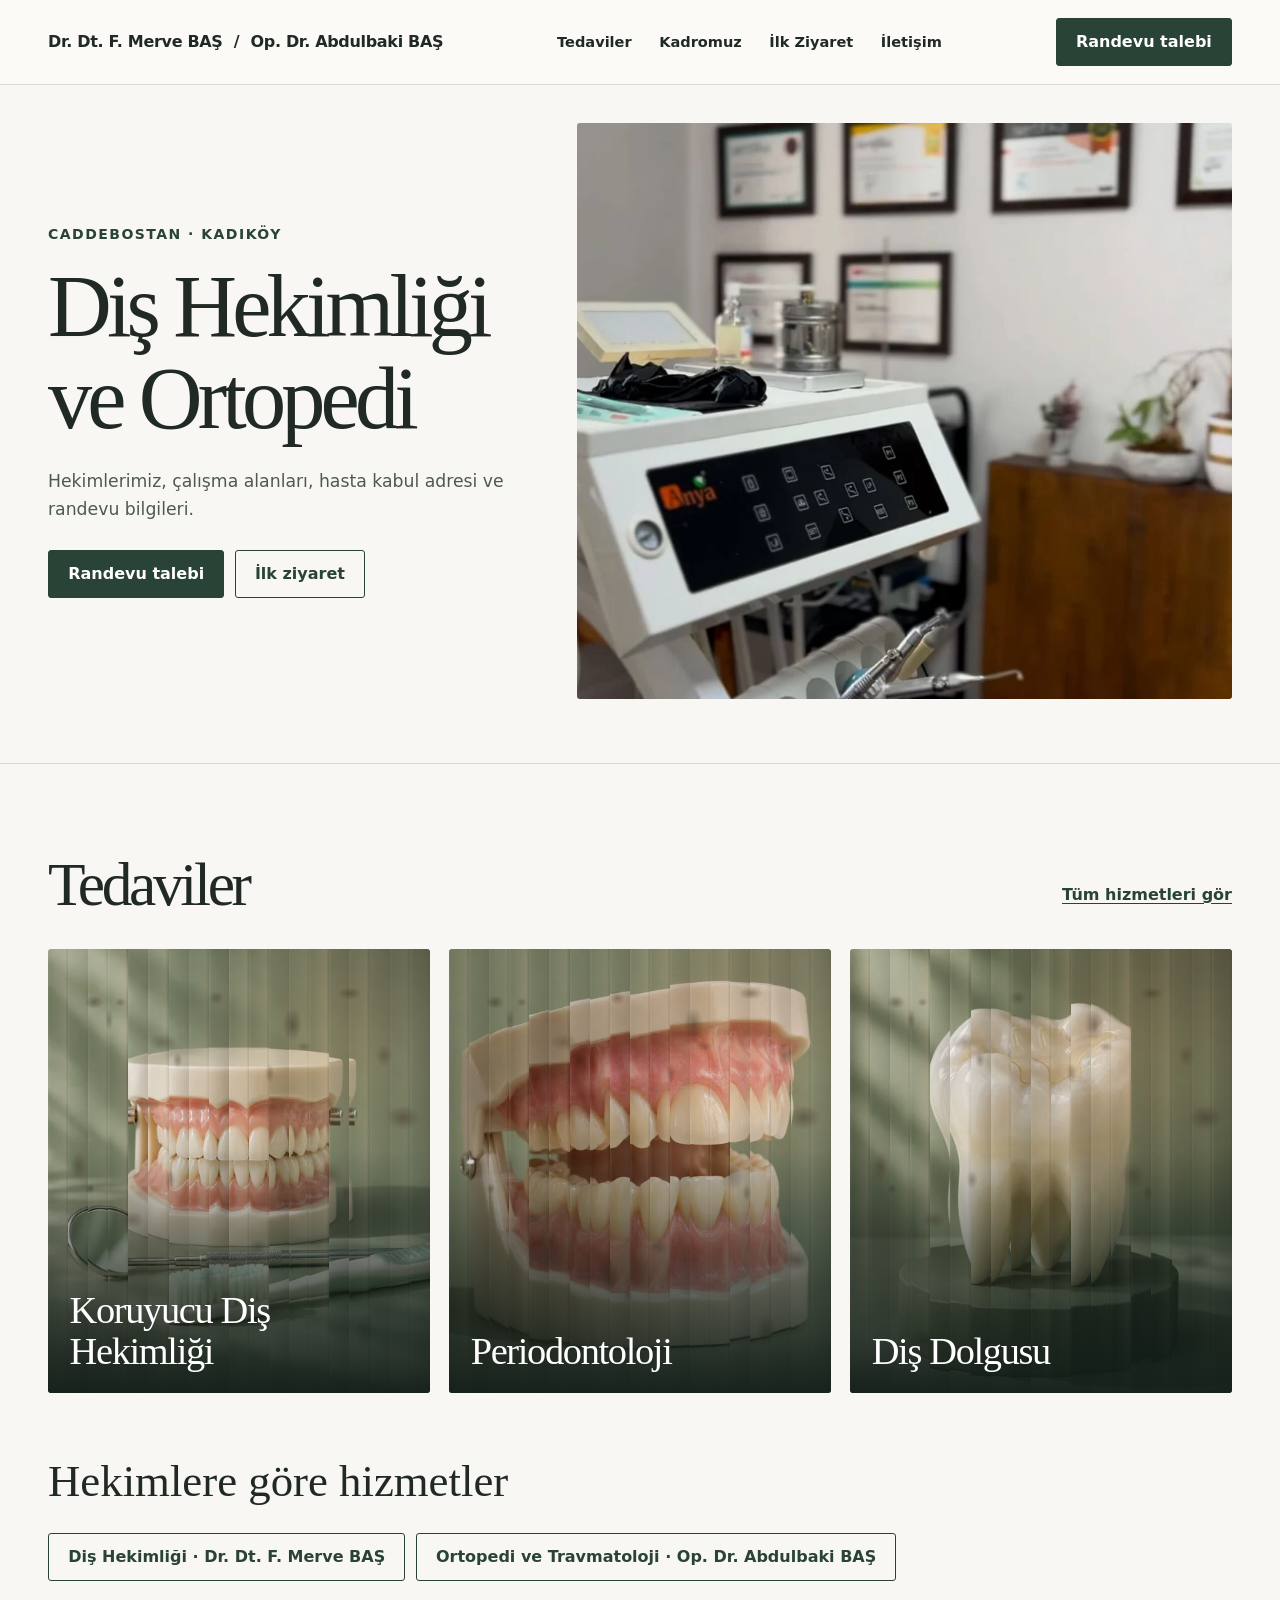
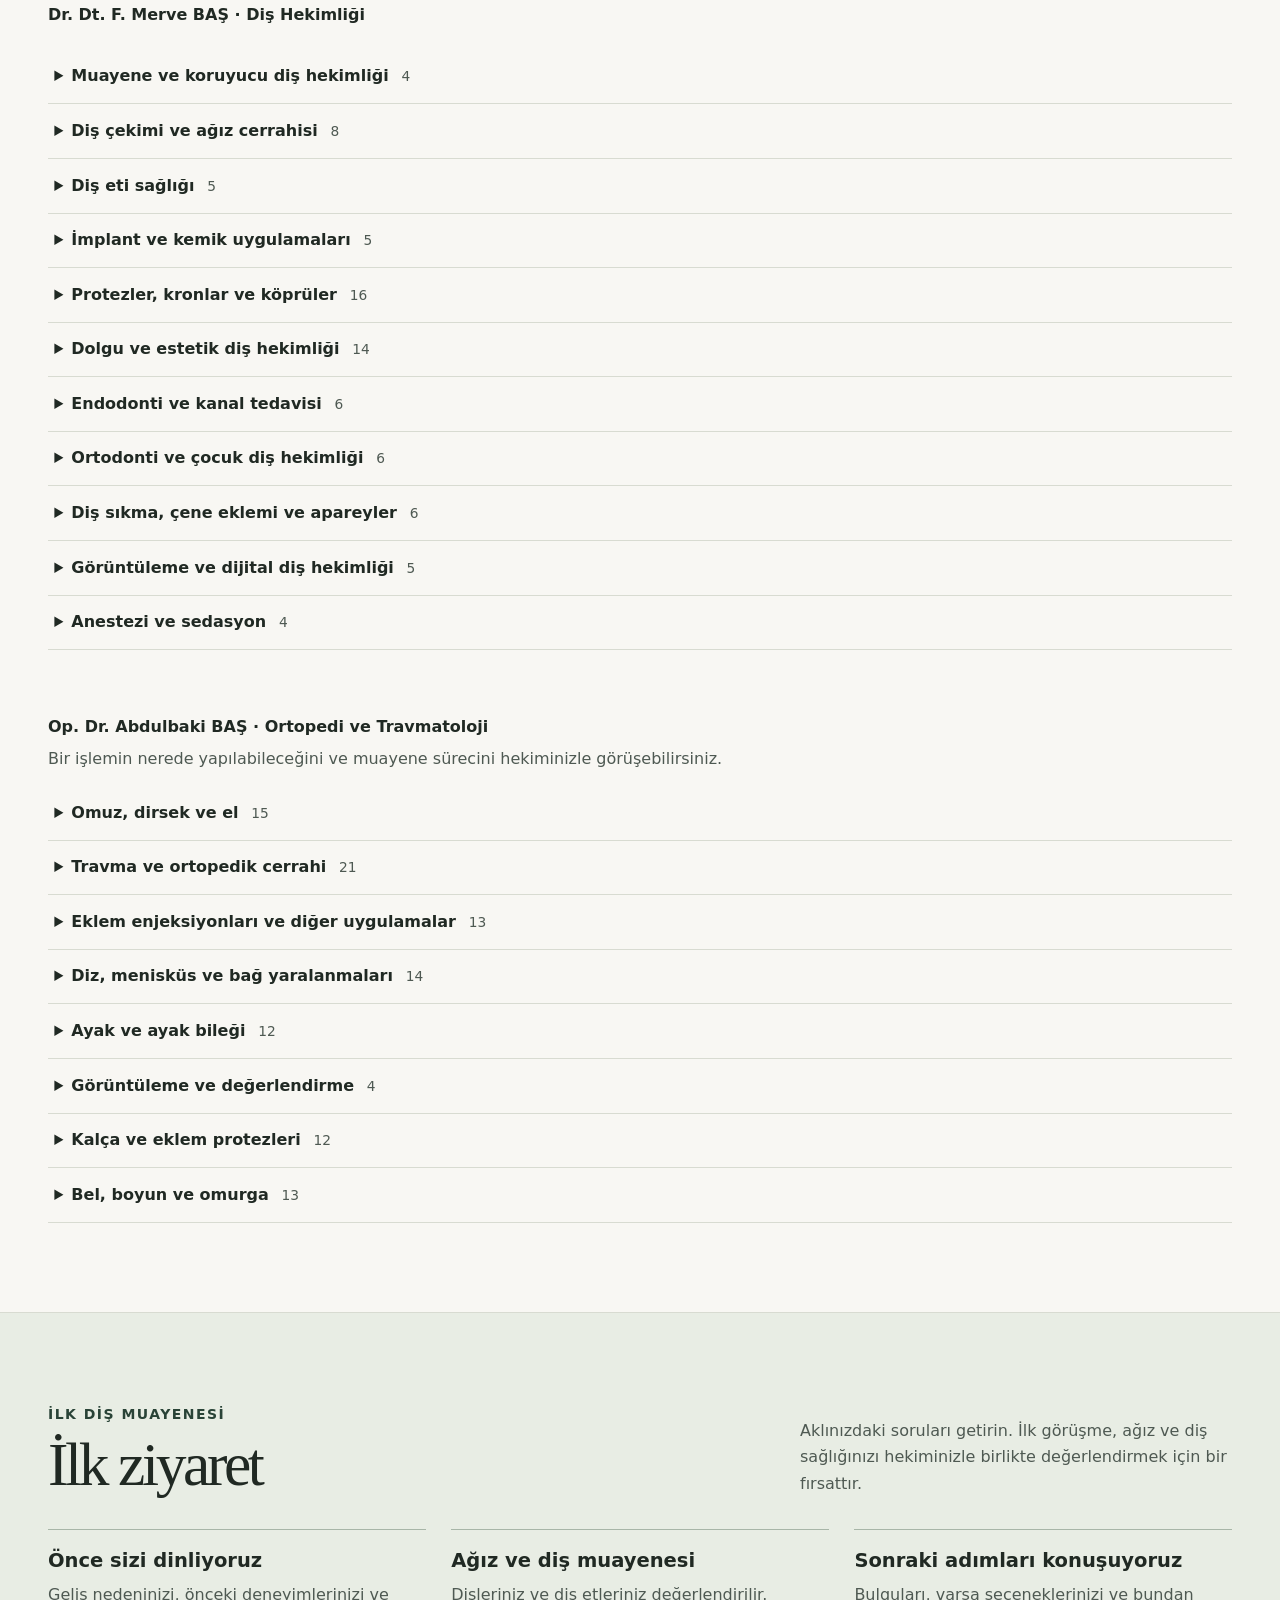
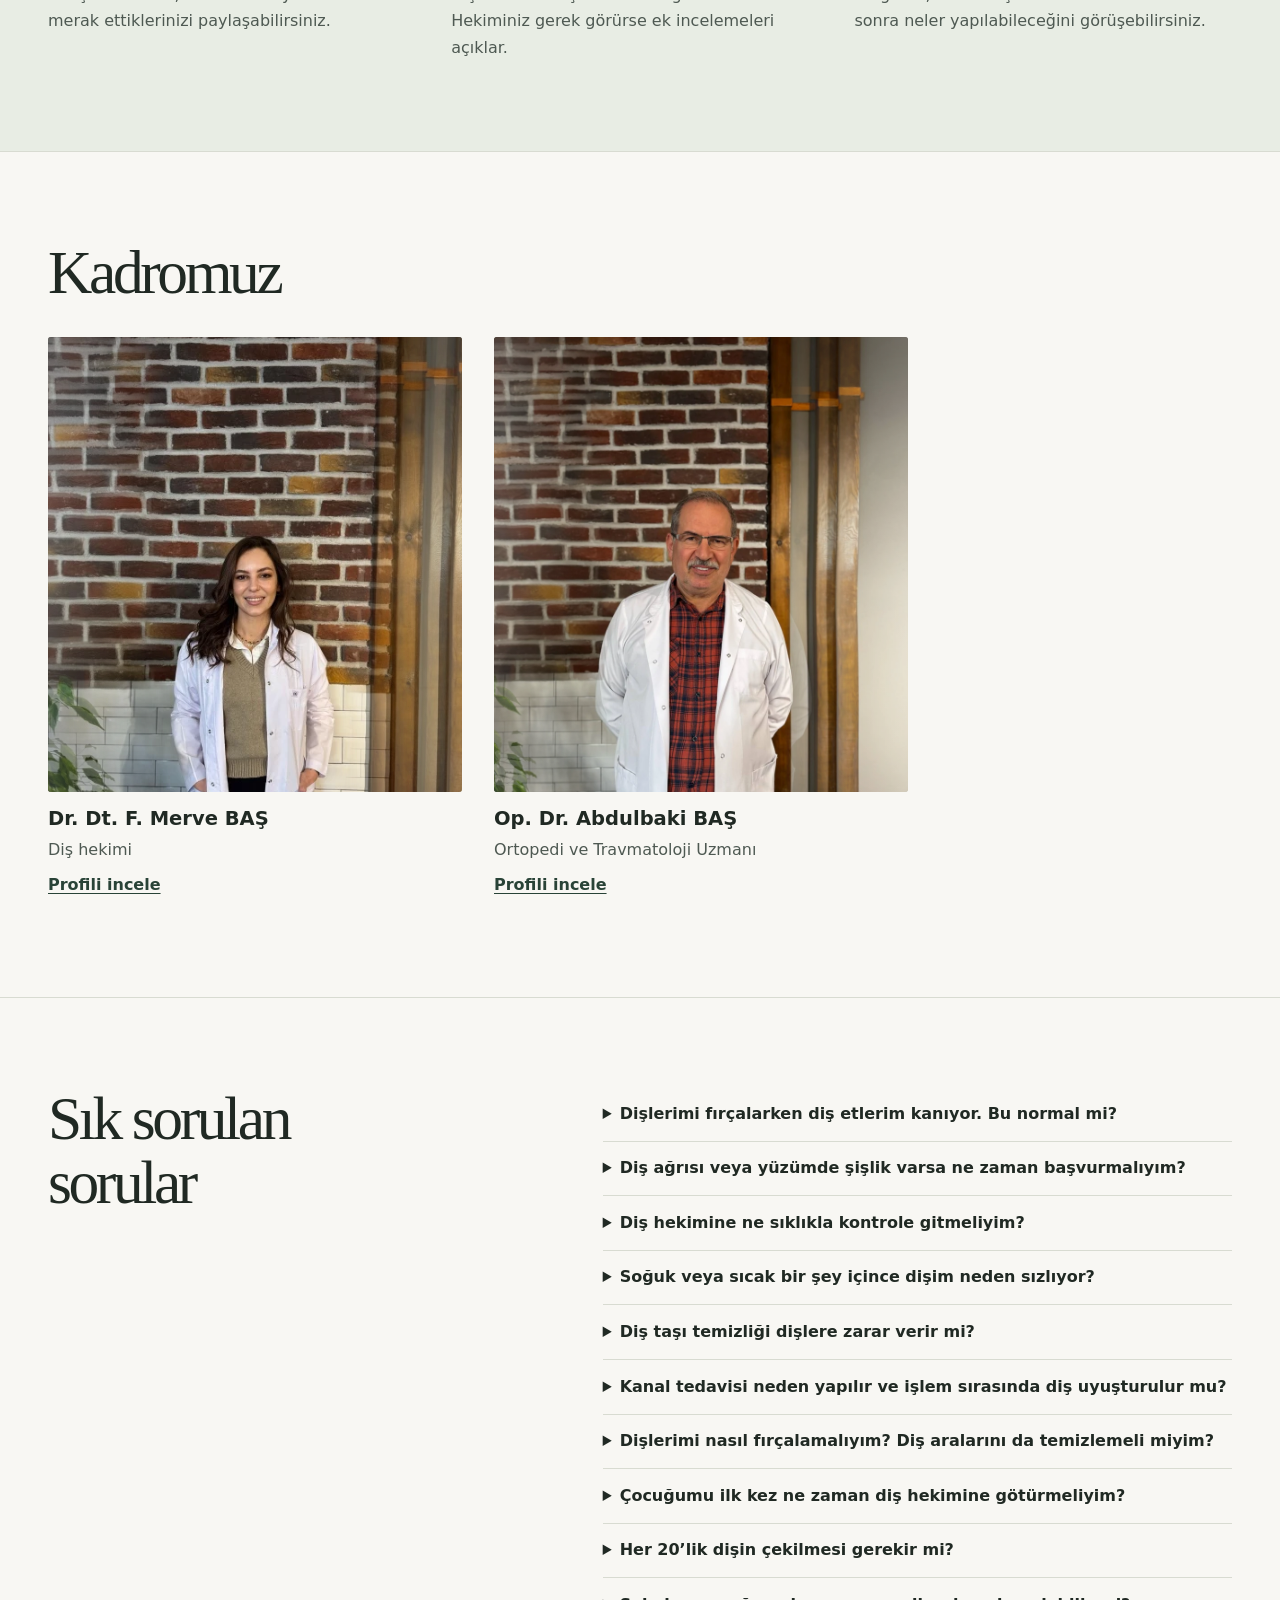
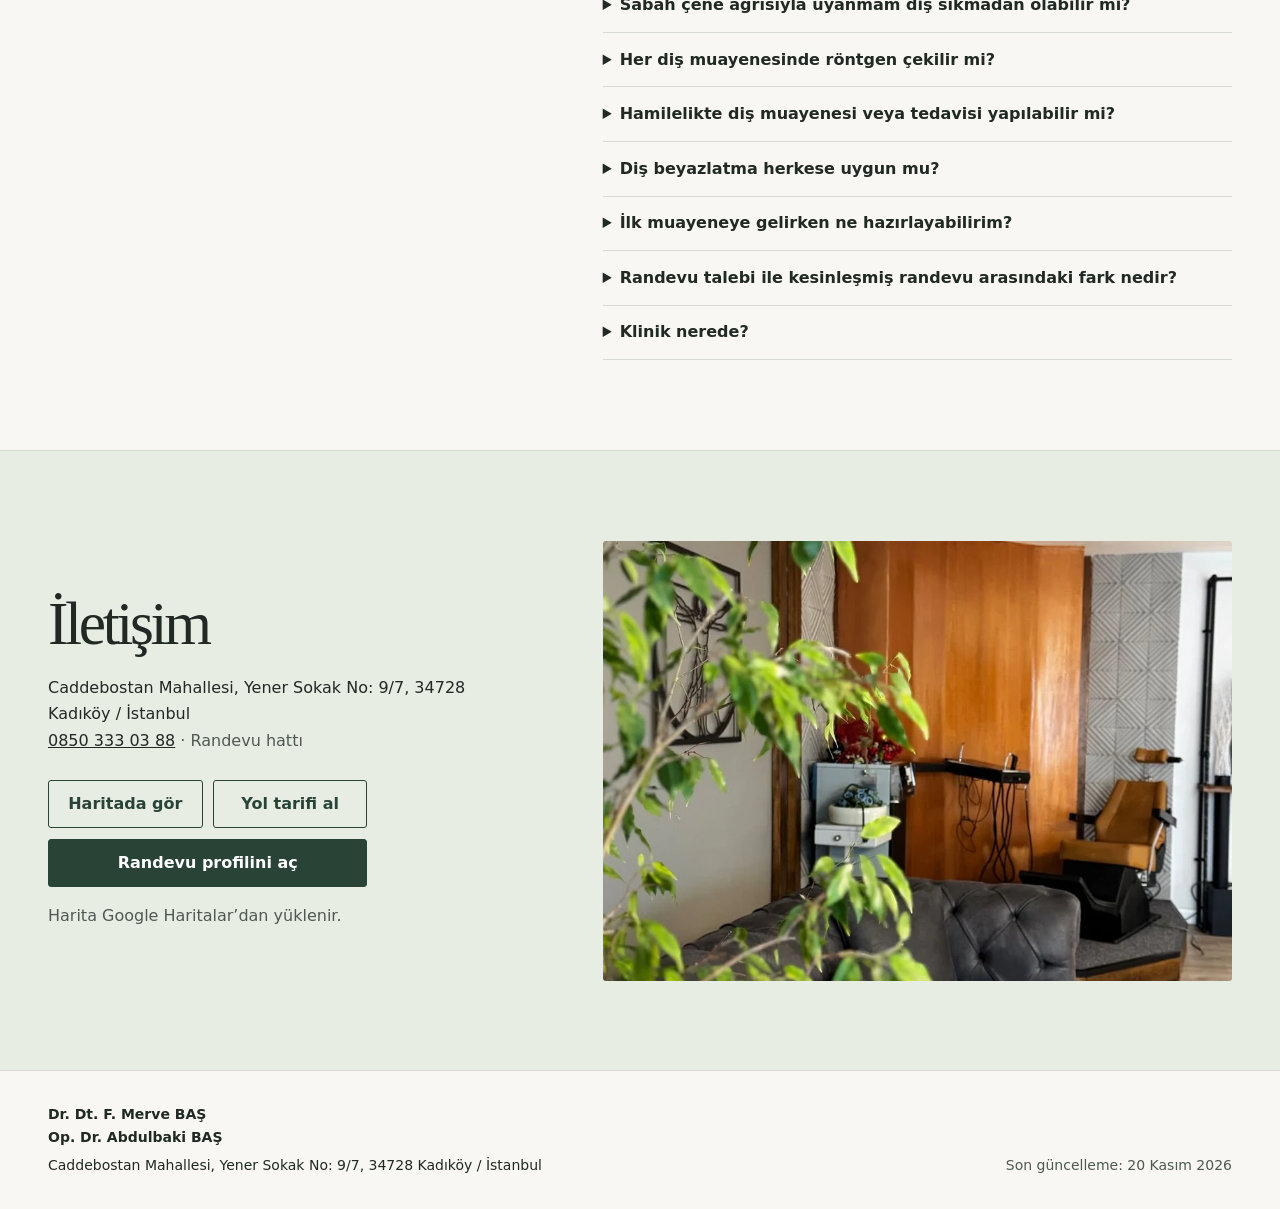
==== index.html @ f4287dfd "Add thirteen dental FAQs" ====
<!doctype html>
<html lang="tr">
<head><meta charset="utf-8"><meta name="viewport" content="width=device-width, initial-scale=1"><meta name="description" content="Dr. Dt. F. Merve BAŞ / Op. Dr. Abdulbaki BAŞ. Caddebostan’da hekim, hasta kabul ve iletişim bilgileri."><title>Dr. Dt. F. Merve BAŞ / Op. Dr. Abdulbaki BAŞ | Caddebostan</title><link rel="stylesheet" href="site.css?v=20261120-8"></head>
<body><a class="skip" href="#main">İçeriğe geç</a><header class="top"><div class="wrap nav">
<a class="brand" href="index.html"><span>Dr. Dt. F. Merve BAŞ</span> <span class="brand-divider">/</span> <span>Op. Dr. Abdulbaki BAŞ</span></a>
<nav class="nav-links" aria-label="Ana menü"><a href="index.html#tedaviler">Tedaviler</a><a href="index.html#kadromuz">Kadromuz</a><a href="index.html#ilk-ziyaret">İlk Ziyaret</a><a href="iletisim.html">İletişim</a></nav>
<a class="button" href="iletisim.html#randevu">Randevu talebi</a></div></header>
<main id="main">
<div class="wrap hero"><div><p class="eyebrow">Caddebostan · Kadıköy</p><h1>Diş Hekimliği ve Ortopedi</h1><p class="lede">Hekimlerimiz, çalışma alanları, hasta kabul adresi ve randevu bilgileri.</p><div class="actions"><a class="button" href="iletisim.html#randevu">Randevu talebi</a><a class="button secondary" href="#ilk-ziyaret">İlk ziyaret</a></div></div>
<figure class="hero-photo"><img src="assets/klinik-muayene.webp" width="900" height="1600" alt="Sertifika duvarı ve diş hekimliği ünitesi" fetchpriority="high"></figure></div>
<section id="tedaviler" class="content"><div class="wrap"><div class="section-head"><h2>Tedaviler</h2><a class="link" href="#hizmetler">Tüm hizmetleri gör</a></div><div class="cards treatment-grid"><article class="card treatment-card"><a class="treatment-link" href="muayene.html"><div class="mirror" data-mirror-slat data-slat-count="19" data-distortion-strength="0.95"><picture><img src="assets/exam-editorial.webp" srcset="assets/exam-editorial-small.webp 520w, assets/exam-editorial.webp 800w" sizes="(max-width: 680px) calc(100vw - 32px), 450px" alt="" width="800" height="1000" loading="lazy"></picture></div><h3>Koruyucu Diş Hekimliği</h3></a></article><article class="card treatment-card"><a class="treatment-link" href="dis-eti.html"><div class="mirror" data-mirror-slat data-slat-count="19" data-distortion-strength="0.95"><picture><img src="assets/gum-editorial.webp" srcset="assets/gum-editorial-small.webp 520w, assets/gum-editorial.webp 800w" sizes="(max-width: 680px) calc(100vw - 32px), 450px" alt="" width="800" height="1000" loading="lazy"></picture></div><h3>Periodontoloji</h3></a></article><article class="card treatment-card"><a class="treatment-link" href="restorasyon.html"><div class="mirror" data-mirror-slat data-slat-count="19" data-distortion-strength="0.95"><picture><img src="assets/repair-editorial.webp" srcset="assets/repair-editorial-small.webp 520w, assets/repair-editorial.webp 800w" sizes="(max-width: 680px) calc(100vw - 32px), 450px" alt="" width="800" height="1000" loading="lazy"></picture></div><h3>Diş Dolgusu</h3></a></article></div><div class="services" id="hizmetler"><h3>Hekimlere göre hizmetler</h3>
<nav class="actions service-navigation" aria-label="Hekime göre hizmetler"><a class="button secondary" href="#dis-hekimligi-hizmetleri">Diş Hekimliği · Dr. Dt. F. Merve BAŞ</a><a class="button secondary orthopedic-nav-button" href="#ortopedi-hizmetleri"><span>Ortopedi ve Travmatoloji<span class="orthopedic-nav-divider"> · </span><span class="orthopedic-nav-name">Op. Dr. Abdulbaki BAŞ</span></span></a></nav>
<div class="form-note" id="dis-hekimligi-hizmetleri"><h4>Dr. Dt. F. Merve BAŞ · Diş Hekimliği</h4><details><summary>Muayene ve koruyucu diş hekimliği <span class="service-count">4</span></summary><ul><li>Ağız Bakımı Eğitimi</li><li>Koruyucu Dolgu</li><li>Koruyucu Diş Hekimliği</li><li>Ağız Bakımı(Diş Ve Diş Eti Bakımı)</li></ul></details><details><summary>Diş çekimi ve ağız cerrahisi <span class="service-count">8</span></summary><ul><li>Diş Çekimi</li><li>Komplikasyonlu Diş Çekimi</li><li>Süt Dişi Çekimi</li><li>Acil Diş Çekimi</li><li>Lazer Cerrahisi</li><li>Gömülü Yirmi Yaş Dişi Tedavisi</li><li>Gömülü Diş Çekimi</li><li>20'lik Diş Çekimi</li></ul></details><details><summary>Diş eti sağlığı <span class="service-count">5</span></summary><ul><li>Periodontal Plastik Cerrahisi Yumuşak Doku Greftleri</li><li>Periodontoloji</li><li>Diş Taşı Temizliği</li><li>Diş Eti Estetiği</li><li>Pembe Estetik</li></ul></details><details><summary>İmplant ve kemik uygulamaları <span class="service-count">5</span></summary><ul><li>Kemik Grefti</li><li>Dikişsiz İmplant</li><li>Cerrahi İmplant</li><li>İmplant Uygulamaları ve Farklı Üst Yapı Tercihleri</li><li>İmplant</li></ul></details><details><summary>Protezler, kronlar ve köprüler <span class="service-count">16</span></summary><ul><li>Overdenture Protezler</li><li>Köprü</li><li>Tam Ve Parsiyel Protezler</li><li>Tam Diş Protezi</li><li>Köprü Uygulaması</li><li>Kısmi ya da tam dişsizlik durumları ve Protetik Tedavi</li><li>Hareketli Protez</li><li>Empress Porselen Kaplama</li><li>E-Max Diş Kaplama</li><li>Sürgülü Protezler</li><li>Çıtçıtlı Protezler</li><li>Deflex Protezler</li><li>Kron-köprü</li><li>Zirkonyum</li><li>Zirkonya Restorasyonlar</li><li>Zirkonyum Porselen Kronlar</li></ul></details><details><summary>Dolgu ve estetik diş hekimliği <span class="service-count">14</span></summary><ul><li>Inlay - Onlay (Porselen Dolgu)</li><li>Bonding</li><li>Diş Beyazlatma</li><li>Diastema Kapama</li><li>Kompozit Veneeer Uygulamalar</li><li>Porselen Laminate Veneer</li><li>Direkt ve İndirekt Kompozit Lamina</li><li>Laminate Veneer</li><li>Lamina Uygulamaları</li><li>Gülüş Tasarımı</li><li>Estetik Dolgu</li><li>Estetik Diş Hekimliği Uygulamaları</li><li>Estetik Porselen</li><li>Diş Dolgusu</li></ul></details><details><summary>Endodonti ve kanal tedavisi <span class="service-count">6</span></summary><ul><li>Apikal Rezeksiyon</li><li>Lezyonlu Kök Kanal Tedavisi</li><li>Rotary Sistemle Kanal Tedavisi</li><li>Kanal Tedavisi</li><li>Endodonti</li><li>Kök Kanal Tedavisi</li></ul></details><details><summary>Ortodonti ve çocuk diş hekimliği <span class="service-count">6</span></summary><ul><li>Estetik Braketler</li><li>Ortodontik Tedavi</li><li>Erken Ortodontik Tedavi</li><li>Diş Teli Tedavisi</li><li>Pedodonti</li><li>Şeffaf Plak Tedavisi (Telsiz Tedavi)</li></ul></details><details><summary>Diş sıkma, çene eklemi ve apareyler <span class="service-count">6</span></summary><ul><li>Diş Sıkma Botoksu</li><li>Bruksizm Tedavisi</li><li>Diş Sıkma ve Gıcırdatma Tedavisi</li><li>Horlama Apareyi</li><li>Çene Eklemleri Tedavisi</li><li>Botoks</li></ul></details><details><summary>Görüntüleme ve dijital diş hekimliği <span class="service-count">5</span></summary><ul><li>Dental X-Ray</li><li>Panoramik Röntgen</li><li>Dijital Diş Hekimliği</li><li>Bilgisayar Destekli Diş Tasarımı</li><li>X-Ray</li></ul></details><details><summary>Anestezi ve sedasyon <span class="service-count">4</span></summary><ul><li>Dental Anestezi</li><li>Sedasyon</li><li>Genel Anestezi Altında Diş Tedavileri</li><li>Lokal Anestezi</li></ul></details></div>
<div class="orthopedic-services" id="ortopedi-hizmetleri"><h4>Op. Dr. Abdulbaki BAŞ<span class="service-heading-divider"> · </span><span class="service-specialty">Ortopedi ve Travmatoloji</span></h4><p class="muted">Bir işlemin nerede yapılabileceğini ve muayene sürecini hekiminizle görüşebilirsiniz.</p><details><summary>Omuz, dirsek ve el <span class="service-count">15</span></summary><ul><li>Latarjet Ameliyatı</li><li>Biseps Tenodezi</li><li>Artroskopik Akromioplasti</li><li>Üst Ekstremite Cerrahisi</li><li>Omuz Yırtıkları Tedavisi</li><li>Artroskopik Kalsifik Tendinit Cerrahisi</li><li>Artroskopik Slap Onarımı</li><li>Karpal Tünel Ve Sinir Basısı Onarımı</li><li>El Cerrahisi</li><li>Omuz Ameliyatı</li><li>Omuz Artroskopisi</li><li>Artroskopik Bankart Onarımı</li><li>Dirsek Artroskopisi</li><li>Rotator Kılıf (Cuff) Onarımı</li><li>Dirsek Cerrahisi</li></ul></details><details><summary>Travma ve ortopedik cerrahi <span class="service-count">21</span></summary><ul><li>Kapalı Manipülasyon</li><li>Travma Cerrahisi</li><li>Ameliyatsız Tenisçi Dirseği Tedavisi</li><li>Kemik İltihabı ( Osteomyelit) Tedavisi</li><li>Kırık Ve Burkulmalarda Sabitleme Ve Alçıya Alma</li><li>Artroskopi</li><li>Pediatrik Ortopedi Cerrahisi</li><li>Kemik Uzatma Cerrahisi</li><li>Kırık Cerrahisi</li><li>Artroskopik Cerrahi</li><li>Açık Redüksiyon Internal Fiksasyon(Orif)</li><li>Artroskopik Tenisçi Dirseği Cerrahisi</li><li>Minimal Invaziv Cerrahi</li><li>Mikrocerrahi</li><li>Fibröz Tümörün Cerrahi Olarak Çıkarılması</li><li>Apse Insizyonu Ve Drenajı</li><li>Eklem Cerrahisi</li><li>Tendon Onarımı</li><li>Ampütasyon</li><li>Diz Altı Ampütasyonu</li><li>Diz Ampütasyonu</li></ul></details><details><summary>Eklem enjeksiyonları ve diğer uygulamalar <span class="service-count">13</span></summary><ul><li>Kortizon Enjeksiyonu</li><li>Lokal Anestezi</li><li>Fizik Tedavi</li><li>Kapalı Eklem Aspirasyonu</li><li>Ameliyatsız Fibromiyalji Tedavisi</li><li>Kemik Erimesi Tedavisi</li><li>Eklem Enjeksiyonu</li><li>Eklemiçi Ve Yumuşak Doku Enjeksiyonları(Kortizon Enjeksiyonu)</li><li>Eklem Enjeksiyonu(Kortizon Enjeksiyonu)</li><li>Ağrı Pompası</li><li>Artritte Steroid Tedavisi</li><li>Artrosentez (Eklem İçi Sıvı Aspirasyonu)</li><li>Eklem Aspirasyonu</li></ul></details><details><summary>Diz, menisküs ve bağ yaralanmaları <span class="service-count">14</span></summary><ul><li>Diz Problemleri</li><li>Diz Bağı Yaralanmaları</li><li>Diz Kapağı Çıkığı Cerrahisi</li><li>Menisküs Cerrahisi</li><li>Menisektomi</li><li>Menisküs Tedavisi</li><li>Çapraz Bağ Yırtıkları Tedavisi</li><li>Ameliyatsız Diz Ağrısı Tedavisi</li><li>Ameliyatsız Diz Kireçlenmesi Tedavisi</li><li>Ameliyatsız Diz Sıvı Kaybı Tedavisi</li><li>Ameliyatsız Menisküs Yırtığı Tedavisi</li><li>Diz Artroskopisi</li><li>Menisküs Alımı</li><li>Ön Çapraz Bağ Bağların Ameliyatı</li></ul></details><details><summary>Ayak ve ayak bileği <span class="service-count">12</span></summary><ul><li>Topuk Dikeni Tedavisi</li><li>Halluks Amputasyonu</li><li>Ayak Ve Ayak Bileği Artrodezi</li><li>Batık Tırnak Tedavisi</li><li>Ayak Ve Ayak Bileği Laparoskopik Artrodezi</li><li>Ayak Bileği Artroskopisi</li><li>Ayak Ve Ayak Bileği Cerrahisi</li><li>Halluks Valgus Onarımı</li><li>Morton Nöroma Çıkarılması</li><li>Ayak Parmağı Ampütasyonu</li><li>Ayak Amputasyonu</li><li>Diyabetik Ayak Tedavileri</li></ul></details><details><summary>Görüntüleme ve değerlendirme <span class="service-count">4</span></summary><ul><li>Kemik Yoğunluğu Ölçümü(Kemik Taraması)</li><li>Sinir İletim Çalışmaları</li><li>Bebek Kalça Ultrasonu</li><li>Yeni Doğan Kalça Ultrasonu</li></ul></details><details><summary>Kalça ve eklem protezleri <span class="service-count">12</span></summary><ul><li>Total Uyluk Protezi Ameliyatı</li><li>Ameliyatsız Kalça Ağrısı Tedavisi</li><li>Ameliyatsız Kalça Kireçlenmesi Tedavisi</li><li>Total Diz Ameliyatı</li><li>Kalça Protezi</li><li>Diz Protezleri</li><li>Artroplasti</li><li>Diz Artroplastisi</li><li>Total Kalça Replasmanı</li><li>Total Diz Replasmanı</li><li>Eklem Protezleri</li><li>Elde Eklem Replasmanı</li></ul></details><details><summary>Bel, boyun ve omurga <span class="service-count">13</span></summary><ul><li>Vertebroplasti</li><li>Ameliyatsız Boyun Kayması Tedavisi</li><li>Ameliyatsız Boyun Kanal Darlığı Tedavisi</li><li>Omurga Enjeksiyonları Tedavisi</li><li>Ameliyatsız Bel Ağrısı Tedavisi</li><li>Ameliyatsız Bel Düzleşmesi Tedavisi</li><li>Ameliyatsız Bel Kanal Darlığı Tedavisi</li><li>Ameliyatsız Bel Kayması Tedavisi</li><li>Ameliyatsız Boyun Ağrısı Tedavisi</li><li>Ameliyatsız Boyun Düzleşmesi Tedavisi</li><li>Ameliyatsız Boyun Fıtığı Tedavisi</li><li>Bel Cerrahisi(Minimal Invaziv Lomber Spinal Füzyon)</li><li>Kifoplasti</li></ul></details></div>
</div></div></section>
<section id="ilk-ziyaret" class="content visit"><div class="wrap">
<div class="section-head"><div><p class="eyebrow">İlk diş muayenesi</p><h2>İlk ziyaret</h2></div><p>Aklınızdaki soruları getirin. İlk görüşme, ağız ve diş sağlığınızı hekiminizle birlikte değerlendirmek için bir fırsattır.</p></div>
<div class="steps">
<article class="step"><h3>Önce sizi dinliyoruz</h3><p>Geliş nedeninizi, önceki deneyimlerinizi ve merak ettiklerinizi paylaşabilirsiniz.</p></article>
<article class="step"><h3>Ağız ve diş muayenesi</h3><p>Dişleriniz ve diş etleriniz değerlendirilir. Hekiminiz gerek görürse ek incelemeleri açıklar.</p></article>
<article class="step"><h3>Sonraki adımları konuşuyoruz</h3><p>Bulguları, varsa seçeneklerinizi ve bundan sonra neler yapılabileceğini görüşebilirsiniz.</p></article>
</div>
</div></section>
<section id="kadromuz" class="content"><div class="wrap"><div class="section-head"><h2>Kadromuz</h2></div><div class="profiles"><article class="card"><div class="portrait-glass"><img class="portrait-merve" src="assets/fatma-merve-bas.webp" alt="" width="461" height="530" loading="lazy"><div class="portrait-reflection" aria-hidden="true"><img class="portrait-merve" src="assets/fatma-merve-bas.webp" alt="" width="461" height="530" loading="lazy"></div></div><h3>Dr. Dt. F. Merve BAŞ</h3><p>Diş hekimi</p><a class="link" href="hekim-profili.html" aria-label="Dr. Dt. F. Merve BAŞ — Profili incele">Profili incele</a></article><article class="card"><div class="portrait-glass"><img class="portrait-abdulbaki" src="assets/abdulbaki-bas.webp" alt="" width="898" height="1000" loading="lazy"><div class="portrait-reflection" aria-hidden="true"><img class="portrait-abdulbaki" src="assets/abdulbaki-bas.webp" alt="" width="898" height="1000" loading="lazy"></div></div><h3>Op. Dr. Abdulbaki BAŞ</h3><p>Ortopedi ve Travmatoloji Uzmanı</p><a class="link" href="uzman-profili.html" aria-label="Op. Dr. Abdulbaki BAŞ — Profili incele">Profili incele</a></article></div></div></section>
<section class="content" id="sik-sorulan-sorular"><div class="wrap split"><h2>Sık sorulan<br>sorular</h2><div>
<details><summary>Dişlerimi fırçalarken diş etlerim kanıyor. Bu normal mi?</summary><p>Tekrarlayan diş eti kanaması, diş eti iltihabının belirtisi olabilir. Kanama sürüyorsa veya şişlik eşlik ediyorsa diş hekimi değerlendirmesi gerekir.</p></details>
<details><summary>Diş ağrısı veya yüzümde şişlik varsa ne zaman başvurmalıyım?</summary><p>İki günden uzun süren diş ağrısında diş hekimine başvurun. Ateş ya da yanak veya çene şişliği eşlik ediyorsa değerlendirmeyi geciktirmeyin. Göz çevresinde veya boyunda şişlik ya da nefes alma, yutma veya konuşma güçlüğü varsa acil servise başvurun.</p></details>
<details><summary>Diş hekimine ne sıklıkla kontrole gitmeliyim?</summary><p>Kontrol aralığı ağız sağlığınıza ve çürük ya da diş eti hastalığı riskinize göre belirlenir. Bir sonraki kontrol zamanını muayenede hekiminizle konuşabilirsiniz. Kontroller arasında yeni bir şikâyet gelişirse bir sonraki kontrolü beklemeyin.</p></details>
<details><summary>Soğuk veya sıcak bir şey içince dişim neden sızlıyor?</summary><p>Diş eti çekilmesi, mine aşınması veya çürük gibi farklı nedenler hassasiyete yol açabilir. Sızlama sık tekrarlıyorsa, uzun sürüyorsa veya tek bir dişte belirginse nedeni muayeneyle değerlendirilir.</p></details>
<details><summary>Diş taşı temizliği dişlere zarar verir mi?</summary><p>Diş hekimi tarafından uygun şekilde yapılan temizlik, diş yüzeyinde biriken taşın uzaklaştırılmasını sağlar. Temizliğe ihtiyaç olup olmadığı ve ne sıklıkla yapılacağı diş eti sağlığına göre belirlenir.</p></details>
<details><summary>Kanal tedavisi neden yapılır ve işlem sırasında diş uyuşturulur mu?</summary><p>Kanal tedavisinde dişin içindeki zarar görmüş veya enfekte doku uzaklaştırılır, kök kanalları temizlenip doldurulur. İşlem öncesinde genellikle lokal anestezi uygulanır. Tedavi planı dişin durumuna göre belirlenir.</p></details>
<details><summary>Dişlerimi nasıl fırçalamalıyım? Diş aralarını da temizlemeli miyim?</summary><p>Yetişkinler dişlerini florürlü macunla günde iki kez, yaklaşık iki dakika fırçalamalıdır. Diş aralarında kalan plağı temizlemek için diş ipi veya uygun boyutta arayüz fırçası kullanılabilir.</p></details>
<details><summary>Çocuğumu ilk kez ne zaman diş hekimine götürmeliyim?</summary><p>İlk diş muayenesinin, ilk süt dişi çıktıktan sonra ve en geç bir yaşında yapılması önerilir. Bu görüşmede yaşa uygun ağız bakımı ve çürükten korunma konuşulabilir.</p></details>
<details><summary>Her 20’lik dişin çekilmesi gerekir mi?</summary><p>Sorun yaratmayan 20’lik dişler kontrollerde izlenebilir. Tekrarlayan iltihap, çürük veya başka bir sorun varsa çekim gerekip gerekmediği muayene ve gerektiğinde görüntülemeyle değerlendirilir.</p></details>
<details><summary>Sabah çene ağrısıyla uyanmam diş sıkmadan olabilir mi?</summary><p>Diş sıkma veya gıcırdatma çene ağrısı, dişlerde aşınma ve hassasiyetle ilişkili olabilir. Bu belirtilerin başka nedenleri de vardır. Şikâyet tekrarlıyorsa diş hekimi dişleri ve çeneyi değerlendirebilir.</p></details>
<details><summary>Her diş muayenesinde röntgen çekilir mi?</summary><p>Diş röntgeni, muayenede görülemeyen alanları incelemek için gerekebilir. Çekim kararı muayene bulgularına, şikâyetlere ve daha önce alınan görüntülere göre verilir.</p></details>
<details><summary>Hamilelikte diş muayenesi veya tedavisi yapılabilir mi?</summary><p>Gebelikte diş muayenesi ve gerekli diş tedavileri yapılabilir. Gebelik haftanızı, kullandığınız ilaçları ve varsa gebeliğe ilişkin riskleri diş hekiminize bildirin. Ağrı veya enfeksiyon belirtilerinde değerlendirmeyi ertelemeyin.</p></details>
<details><summary>Diş beyazlatma herkese uygun mu?</summary><p>Uygunluk, diş ve diş eti sağlığı değerlendirildikten sonra belirlenir. Beyazlatma doğal dişlerin rengini açabilir. Kron ve protezlerin rengini değiştirmez ve işlem sonrasında geçici hassasiyet görülebilir.</p></details>
<details><summary>İlk muayeneye gelirken ne hazırlayabilirim?</summary><p>Kullandığınız ilaçların listesini ve varsa ilgili önceki tetkiklerinizi yanınızda bulundurabilirsiniz. Kliniğe özel hazırlık bilgilerini randevu görüşmesinde teyit edin.</p></details>
<details><summary>Randevu talebi ile kesinleşmiş randevu arasındaki fark nedir?</summary><p>Talep, görüşme isteğinizi iletir. Tarih ve saat ancak klinikten doğrulama geldiğinde kesinleşir.</p></details>
<details><summary>Klinik nerede?</summary><p>Caddebostan Mahallesi, Yener Sokak No: 9/7, 34728 Kadıköy / İstanbul. <a href="iletisim.html">Adres ve yol tarifi</a>.</p></details>
</div></div></section>
<section class="content contact" id="iletisim"><div class="wrap split"><div><h2>İletişim</h2><address>Caddebostan Mahallesi, Yener Sokak No: 9/7, 34728 Kadıköy / İstanbul<br><a href="tel:+908503330388">0850 333 03 88</a> <span class="muted">· Randevu hattı</span></address><div class="actions contact-actions"><button class="button secondary" type="button" data-map-toggle aria-expanded="false" aria-controls="klinik-haritasi">Haritada gör</button><a class="button secondary" href="https://www.google.com/maps/dir/?api=1&amp;destination=Caddebostan%20Mahallesi%2C%20Yener%20Sokak%20No%3A%209%2F7%2C%2034728%20Kad%C4%B1k%C3%B6y%20%2F%20%C4%B0stanbul">Yol tarifi al</a><a class="button contact-booking" href="https://www.doktortakvimi.com/profil/fatma-merve-bas">Randevu profilini aç</a></div><p class="form-note muted">Harita Google Haritalar’dan yüklenir.</p></div><figure><img class="location-photo" src="assets/klinik-ic-mekan.webp" width="900" height="1600" alt="Kliniğin bitkili ve ahşap panelli iç mekânı" loading="lazy"></figure></div><div class="wrap inline-map" id="klinik-haritasi" hidden><iframe class="map-frame" title="Kliniğin Google Haritalar konumu" data-src="https://www.google.com/maps/embed?pb=!1m18!1m12!1m3!1d12051.16964475028!2d29.06039986023605!3d40.96412624170423!2m3!1f0!2f0!3f0!3m2!1i1024!2i768!4f13.1!3m3!1m2!1s0x14cac7f939e9f27d%3A0xe9f149d7b28a7119!2sDr.%20Dt.%20F.%20Merve%20BA%C5%9E%20%2F%20Op.%20Dr.%20Abdulbaki%20BA%C5%9E!5e0!3m2!1str!2str!4v1795137170859!5m2!1str!2str" referrerpolicy="strict-origin-when-cross-origin" allowfullscreen></iframe></div></section></main><footer class="footer"><div class="wrap footer-layout"><div class="footer-address"><p><strong>Dr. Dt. F. Merve BAŞ</strong></p><p><strong>Op. Dr. Abdulbaki BAŞ</strong></p><p>Caddebostan Mahallesi, Yener Sokak No: 9/7, 34728 Kadıköy / İstanbul</p></div><p class="footer-updated">Son güncelleme: <time datetime="2026-11-20">20 Kasım 2026</time></p></div></footer>
<script type="module" src="mirror-slat.js?v=20261120-8"></script>
<script>
const mapButton = document.querySelector('[data-map-toggle]');
const mapPanel = document.getElementById(mapButton.getAttribute('aria-controls'));
mapButton.addEventListener('click', () => {
  const opening = mapPanel.hidden;
  mapPanel.hidden = !opening;
  mapButton.setAttribute('aria-expanded', String(opening));
  mapButton.textContent = opening ? 'Haritayı kapat' : 'Haritada gör';
  if (!opening) return;
  const frame = mapPanel.querySelector('iframe');
  if (!frame.hasAttribute('src')) frame.src = frame.dataset.src;
  const reduceMotion = matchMedia('(prefers-reduced-motion: reduce)').matches;
  mapPanel.scrollIntoView({ block: 'nearest', behavior: reduceMotion ? 'auto' : 'smooth' });
});
</script>
</body></html>
---- site.css ----
:root{color-scheme:light;--paper:#f8f7f3;--ink:#202923;--mute:#4e5952;--green:#294337;--line:#d8dbd1}
*{box-sizing:border-box}
html{scroll-behavior:smooth;scroll-padding-top:2rem}
body{margin:0;background:var(--paper);color:var(--ink);font:1rem/1.65 system-ui,sans-serif}
h1,h2,h3,p,figure{margin:0}
h1,h2{font-family:Georgia,serif;font-weight:400;line-height:1.04;letter-spacing:-.055em}
h1{font-size:clamp(3.3rem,6.9vw,7.15rem)}
h2{font-size:clamp(2.65rem,4.8vw,4.7rem)}
h3{font-size:1.22rem;line-height:1.3}
a{color:inherit}
:focus-visible{outline:3px solid #527f63;outline-offset:5px}
.wrap{width:min(100% - 6rem,1320px);margin-inline:auto}
.skip{position:absolute;top:0;left:1rem;transform:translateY(-150%);z-index:5;background:white;padding:1rem}
.skip:focus{transform:none}
.top{border-bottom:1px solid var(--line);background:#fbfaf7}
.nav{min-height:84px;display:flex;align-items:center;justify-content:space-between;gap:1.25rem}
.brand{display:inline-flex;align-items:center;gap:.7rem;text-decoration:none;font-weight:650;letter-spacing:-.02em}
.brand span{white-space:nowrap}
@media(max-width:680px){
  .brand{display:grid;gap:.1rem;font-size:clamp(.8rem,3.5vw,1rem);line-height:1.3}
  .brand .brand-divider{display:none}
}
.mark{width:38px;height:38px;flex:none;border:1px solid var(--green);border-radius:50%;display:grid;place-items:center;font:.9rem Georgia,serif}
.nav-links,.actions{display:flex;align-items:center;gap:clamp(.75rem,2vw,2rem);flex-wrap:wrap}
.nav-links{flex-wrap:nowrap;gap:clamp(1rem,2.15vw,2rem)}
.nav-links a{display:inline-flex;align-items:center;min-height:44px;white-space:nowrap;text-decoration:none;font-size:.91rem;font-weight:550}
.nav-links a:hover,.link:hover{text-decoration:underline;text-underline-offset:.28em}
.button{display:inline-flex;align-items:center;justify-content:center;min-height:48px;padding:.62rem 1.2rem;border-radius:3px;border:1px solid var(--green);background:var(--green);color:white;text-decoration:none;font:inherit;font-weight:600}
.button:hover{background:#263a30}
.button.secondary{background:transparent;color:var(--green)}
.button.secondary:hover{background:#e8eee5}
.hero{display:grid;grid-template-columns:.83fr 1.17fr;align-items:center;gap:clamp(2rem,5vw,6rem);padding-block:2.35rem 4rem}
.eyebrow{font-size:.875rem;font-weight:650;color:var(--green);letter-spacing:.105em;text-transform:uppercase}
.hero h1{margin:.95rem 0 1.35rem}
.lede{color:var(--mute);font-size:1.08rem;max-width:31rem}
.actions{margin-top:1.65rem;gap:.65rem}
.hero figure{position:relative;background:#d9ddd5;min-width:0;border-radius:3px;overflow:hidden}
.hero-photo img{display:block;width:100%;height:clamp(400px,45vw,670px);object-fit:cover;object-position:center 58%}
.hero figcaption{position:absolute;right:.75rem;bottom:.75rem;background:var(--paper);padding:.2rem .55rem;font-size:.8rem}
section.content{padding-block:clamp(3.7rem,7vw,7rem);border-top:1px solid var(--line)}
.section-head{display:flex;justify-content:space-between;align-items:end;gap:1rem 3rem;margin-bottom:2rem}
.section-head p{max-width:27rem;color:var(--mute)}
.cards,.steps{display:grid;grid-template-columns:repeat(3,minmax(0,1fr));gap:clamp(1rem,2vw,2rem)}
.card{min-width:0;position:relative}
.card h3{margin:.85rem 0 .32rem}
.card p,.steps p,.muted{color:var(--mute)}
.link{display:inline-block;min-height:44px;padding-block:.55rem;color:var(--green);font-weight:650;text-underline-offset:.2em}
.card .link::after{content:"";position:absolute;inset:0}
.treatment-grid{gap:clamp(.75rem,1.5vw,1.4rem)}
.services{margin-top:clamp(2.5rem,5vw,4.5rem)}
.services h3{font:400 clamp(1.85rem,3.5vw,3rem)/1.1 Georgia,serif;margin-bottom:1rem}
.services summary{padding-inline:.4rem}
.services summary:hover{background:#e8ede4}
.service-count{margin-left:.45rem;color:var(--mute);font-size:.86rem;font-weight:400}
.services ul{columns:2;column-gap:2.5rem;margin:.25rem 0 1.15rem;padding-left:1.75rem;color:var(--mute)}
.services li{break-inside:avoid;padding:.24rem 0}
.orthopedic-services{margin-top:clamp(2rem,5vw,4rem)}
.orthopedic-services h4{margin-bottom:.35rem}
.orthopedic-services p{margin-bottom:.85rem}
@media(max-width:680px){
  .service-navigation{display:grid;grid-template-columns:minmax(0,1fr);align-items:stretch}
  .service-navigation .button{text-align:center}
  .orthopedic-nav-divider{display:none}
  .orthopedic-nav-name{display:block;white-space:nowrap}
  .service-heading-divider{display:none}
  .service-specialty{display:block;margin-top:.2rem}
}
@media(max-width:680px){.services ul{columns:1}}
.treatment-link{display:block;position:relative;isolation:isolate;overflow:hidden;border-radius:3px;color:white}
.treatment-link .mirror{aspect-ratio:4/4.65}
.treatment-link::after{content:"";position:absolute;inset:0;background:linear-gradient(180deg,transparent 45%,#12201b69 65%,#101c17ed 100%);pointer-events:none}
.treatment-link h3{position:absolute;z-index:1;inset:auto 1.35rem 1.3rem;margin:0;font:400 clamp(1.55rem,3vw,2.7rem)/1.07 Georgia,serif;letter-spacing:-.035em}
.treatment-link:focus-visible{outline-offset:4px}
.mirror{position:relative;isolation:isolate;overflow:hidden;aspect-ratio:4/3;background:#ced5c9;container-type:inline-size;border-radius:var(--slat-radius,3px)}
.mirror img{display:block;width:100%;height:100%;object-fit:cover}
.profiles{display:grid;grid-template-columns:repeat(auto-fit,minmax(min(100%,260px),1fr));gap:clamp(1rem,3vw,2rem);max-width:860px}
.portrait-glass{position:relative;isolation:isolate;overflow:hidden;aspect-ratio:4/4.4;border-radius:3px;background:#d9ddd5}
.portrait-glass img{display:block;width:100%;height:100%;object-fit:cover}
.portrait-reflection{--portrait-edge-mask:linear-gradient(90deg,#000 0 13%,transparent 30% 70%,#000 87% 100%);position:absolute;inset:0;pointer-events:none;opacity:var(--portrait-reflection-opacity,.68);-webkit-mask-image:var(--portrait-edge-mask);mask-image:var(--portrait-edge-mask);transition:opacity 420ms ease}
.portrait-reflection img{transform:var(--portrait-glass-offset,translateX(3%) scale(1.07));transition:transform 420ms cubic-bezier(.25,.75,.22,1)}
.portrait-glass::after{content:"";position:absolute;inset:0;pointer-events:none;background:linear-gradient(90deg,#ffffff43,transparent 19% 81%,#ffffff30);opacity:var(--portrait-reflection-opacity,.68);transition:opacity 420ms ease}
.portrait-glass[data-revealed],.card:has(a:focus-visible) .portrait-glass{--portrait-reflection-opacity:0;--portrait-glass-offset:none}
@media(hover:hover) and (pointer:fine){
  .card:hover .portrait-glass{--portrait-reflection-opacity:0;--portrait-glass-offset:none}
}
.profiles .portrait-merve{object-position:center 68%}
.profiles .portrait-abdulbaki{object-position:center 62%}
.detail img.detail-portrait{width:min(100%,380px);height:auto;border-radius:3px}
.mirror-slats{position:absolute;inset:0;pointer-events:none;visibility:var(--slat-visibility,visible);transition:visibility 0s var(--slat-hide-delay,0ms)}
.mirror-slat{position:absolute;inset-block:0;left:calc(var(--start) * 1%);width:calc(var(--span) * 1% + .65px);overflow:hidden}
.mirror .mirror-reflection{position:absolute;inset-block-start:0;left:calc(var(--start) * -1cqw);width:100cqw;max-width:none;transform-origin:calc(var(--center) * 1cqw) 50%;transform:var(--reflection-transform,translateX(calc(var(--shift) * 1cqw)) skewX(var(--skew)) scaleX(var(--stretch)));transition:transform var(--slat-duration) cubic-bezier(.25,.75,.22,1) calc(var(--order) * var(--slat-stagger))}
.mirror-slat::after{content:"";position:absolute;inset:0;background:linear-gradient(90deg,#fff5e873,transparent 13%,var(--tone) 83%,#29231d);opacity:var(--reflection-light,var(--shade));transition:opacity var(--slat-duration) ease calc(var(--order) * var(--slat-stagger))}
.mirror-slats::after{content:"";position:absolute;inset:0;background:radial-gradient(ellipse at 24% 88%,#63472735,transparent 35%),radial-gradient(ellipse at 77% 19%,#ffc48230,transparent 38%);opacity:var(--reflection-light,1);transition:opacity var(--slat-duration) ease}
/* Set the patina strength to 0 to restore the clean mirror slats. */
.mirror{--mirror-patina-strength:.68}
.mirror-slats::before{
  content:"";position:absolute;inset:0;z-index:1;pointer-events:none;
  background:
    radial-gradient(ellipse 2.8% 1.8% at 12% 12%,#332318a3,transparent 85%),
    radial-gradient(ellipse 1.1% 2.5% at 16% 16%,#3d281b85,transparent),
    radial-gradient(ellipse 1.4% 1% at 19% 12%,#422b1a80,transparent),
    radial-gradient(ellipse 4.2% 2.2% at 30% 21%,#39271a75,transparent 90%),
    radial-gradient(ellipse 1.3% 1.8% at 34% 25%,#39271a86,transparent),
    radial-gradient(ellipse 2.1% 1.6% at 44% 11%,#3d281b8d,transparent),
    radial-gradient(ellipse 1.3% 2.3% at 58% 28%,#3c2c237d,transparent),
    radial-gradient(ellipse 3% 4.5% at 64% 17%,#2b20169e,transparent 85%),
    radial-gradient(ellipse 1.9% 1.1% at 67% 22%,#4231237d,transparent),
    radial-gradient(ellipse 3.2% 1.4% at 79% 10%,#3d281ba6,transparent),
    radial-gradient(ellipse 2.2% 2.5% at 88% 24%,#40302488,transparent),
    radial-gradient(ellipse 4.4% 2.8% at 93% 38%,#3022199e,transparent),
    radial-gradient(ellipse 2.1% 3.3% at 8% 49%,#3d281b8d,transparent),
    radial-gradient(ellipse 1.2% 1.3% at 11% 54%,#39271a8d,transparent),
    radial-gradient(ellipse 3.2% 2% at 22% 61%,#48302388,transparent),
    radial-gradient(ellipse 1.5% 2.2% at 32% 52%,#3d281b85,transparent),
    radial-gradient(ellipse 2.8% 4.6% at 42% 74%,#2f231b91,transparent 85%),
    radial-gradient(ellipse 1.4% 1.6% at 47% 78%,#48302378,transparent),
    radial-gradient(ellipse 2.3% 1.8% at 55% 67%,#36282075,transparent),
    radial-gradient(ellipse 3.4% 3.3% at 74% 51%,#37281c82,transparent),
    radial-gradient(ellipse 1.2% 2% at 78% 55%,#37281c7d,transparent),
    radial-gradient(ellipse 4.1% 2.4% at 91% 70%,#32251a9e,transparent),
    radial-gradient(ellipse 2.5% 4% at 83% 86%,#39291f8d,transparent),
    radial-gradient(ellipse 3.6% 2% at 19% 88%,#34271d96,transparent),
    radial-gradient(ellipse 38% 29% at 0% 100%,#35282066,transparent),
    radial-gradient(ellipse 49% 31% at 100% 0%,#36271c56,transparent),
    linear-gradient(135deg,#3f2e1c29,#392f2312 56%,#29221c4d);
  opacity:calc(var(--mirror-patina-strength) * var(--reflection-light,1));
  transition:opacity var(--slat-duration) ease;
}
.mirror:is([data-revealed], [data-mode="auto"]:where(.card:has(a:focus-visible) *)){--reflection-transform:none;--reflection-light:0;--slat-visibility:hidden;--slat-hide-delay:var(--slat-finish)}
@media (hover:hover) and (pointer:fine){
  .card:hover .mirror[data-mode="auto"]{--reflection-transform:none;--reflection-light:0;--slat-visibility:hidden;--slat-hide-delay:var(--slat-finish)}
}

.visit{background:#e8ede4}
.visit .section-head .eyebrow{margin:0 0 .45rem;color:var(--green)}
.step{border-top:1px solid #a8b6a8;padding-top:1.15rem}
.step h3{margin-bottom:.5rem}
.split{display:grid;grid-template-columns:.85fr 1.15fr;gap:clamp(2rem,7vw,7rem)}
details{border-bottom:1px solid var(--line)}
summary{cursor:pointer;padding:.85rem 0;min-height:50px;font-weight:650}
details p{padding:0 0 1rem;color:var(--mute)}
.contact{background:#e8ede4}
.page-head{padding-block:clamp(2.8rem,7vw,6rem)}
.page-head h1{font-size:clamp(2.9rem,6.3vw,6rem);margin:.55rem 0 1.15rem}
.guide-list{max-width:850px}
.guide-item{padding-block:1.35rem;border-top:1px solid var(--line)}
.guide-item h2{font-size:clamp(1.65rem,3vw,2.6rem);margin-bottom:.55rem}
.guide-item a{text-decoration-thickness:1px;text-underline-offset:.16em}
.contact-info dl{display:grid;gap:.2rem;margin-top:1.4rem}
.contact-info dt{font-weight:650}
.contact-info dd{margin:0 0 .8rem;color:var(--mute)}
.form h2{font-size:clamp(2rem,3vw,3rem);margin-bottom:.5rem}
.form-note{margin-top:1rem}
.map-frame,.location-photo{display:block;width:100%;height:clamp(260px,38vw,440px);border:0;border-radius:3px}
.inline-map{margin-top:1.5rem}
.contact-actions{display:inline-grid;grid-template-columns:repeat(2,minmax(0,1fr));max-width:100%;align-items:stretch;text-align:center}
.contact-booking{grid-column:1/-1}
.location-photo{object-fit:cover;object-position:50% 50%}
#iletisim .split{grid-template-columns:minmax(0,.85fr) minmax(0,1.15fr);align-items:center}
address{font-style:normal;margin-top:1.2rem}
.form{background:var(--paper);padding:clamp(1rem,3vw,2rem)}
.form fieldset{margin:1rem 0 0;padding:0;border:0;display:grid;gap:.8rem;min-width:0}
label{display:grid;gap:.3rem;font-weight:550}
input{width:100%;min-height:46px;border:1px solid #a2aea1;background:#fff;color:var(--ink);padding:.5rem .7rem;font:inherit;border-radius:3px}
button:disabled{opacity:.75;cursor:default}
@media(min-width:1001px) and (max-width:1130px){.nav{gap:.8rem}.nav-links{gap:.8rem}.nav-links a{font-size:.86rem}}
.footer{padding-block:clamp(1.35rem,3vw,2rem);border-top:1px solid var(--line)}
.footer-layout{display:grid;grid-template-columns:minmax(0,1fr) auto;align-items:end;gap:1rem 2rem}
.footer p{font-size:.875rem}
.footer-address p:last-child{margin-top:.3rem}
.footer-updated{color:var(--mute);text-align:right}
@media(max-width:680px){
  #iletisim .split,.footer-layout{grid-template-columns:minmax(0,1fr)}
  #iletisim .split{gap:1.25rem}
  #iletisim .location-photo{height:auto;aspect-ratio:4/3}
  .footer-layout{gap:.65rem}
  .footer-updated{text-align:left}
}
.detail{max-width:850px;padding-block:clamp(3rem,8vw,7rem)}
.detail h1{font-size:clamp(3rem,6.3vw,6rem);margin:.8rem 0 1.4rem}
.detail h2{font-size:clamp(1.9rem,3vw,2.65rem);margin:2rem 0 .65rem}
.detail img{width:min(100%,450px);height:auto;display:block;margin-top:1.5rem}
.detail figcaption{margin-top:.35rem;font-size:.875rem}
@media(max-width:1000px){.wrap{width:calc(100% - 3rem)}.nav{display:grid;grid-template-columns:1fr auto;gap:0 1rem;padding-top:.7rem}.nav>.button{grid-column:2;grid-row:1}.nav-links{grid-column:1/-1;grid-row:2;overflow-x:auto;padding:.2rem .35rem;gap:1.3rem;scrollbar-width:thin}.nav-links a{flex:none}.hero{gap:1.5rem}}
@media(max-width:680px){.wrap{width:calc(100% - 2rem)}.nav>.button{min-height:42px;padding:.45rem .7rem;font-size:.86rem}.nav-links{gap:1rem}.hero,.split{grid-template-columns:1fr}.hero{padding-block:2.5rem 2rem}.hero img{height:auto;aspect-ratio:4/3}.section-head{display:block}.section-head p{margin-top:.8rem}.cards,.steps{grid-template-columns:1fr}.cards{gap:2rem}.treatment-grid{gap:1rem}.steps{gap:1.25rem}.mirror{aspect-ratio:16/10}.treatment-link .mirror{aspect-ratio:4/3}}
@media(prefers-reduced-motion:reduce){html{scroll-behavior:auto}.mirror-slats,.mirror .mirror-reflection,.mirror-slat::after,.mirror-slats::before,.mirror-slats::after,.portrait-reflection,.portrait-reflection img,.portrait-glass::after{transition:none}}
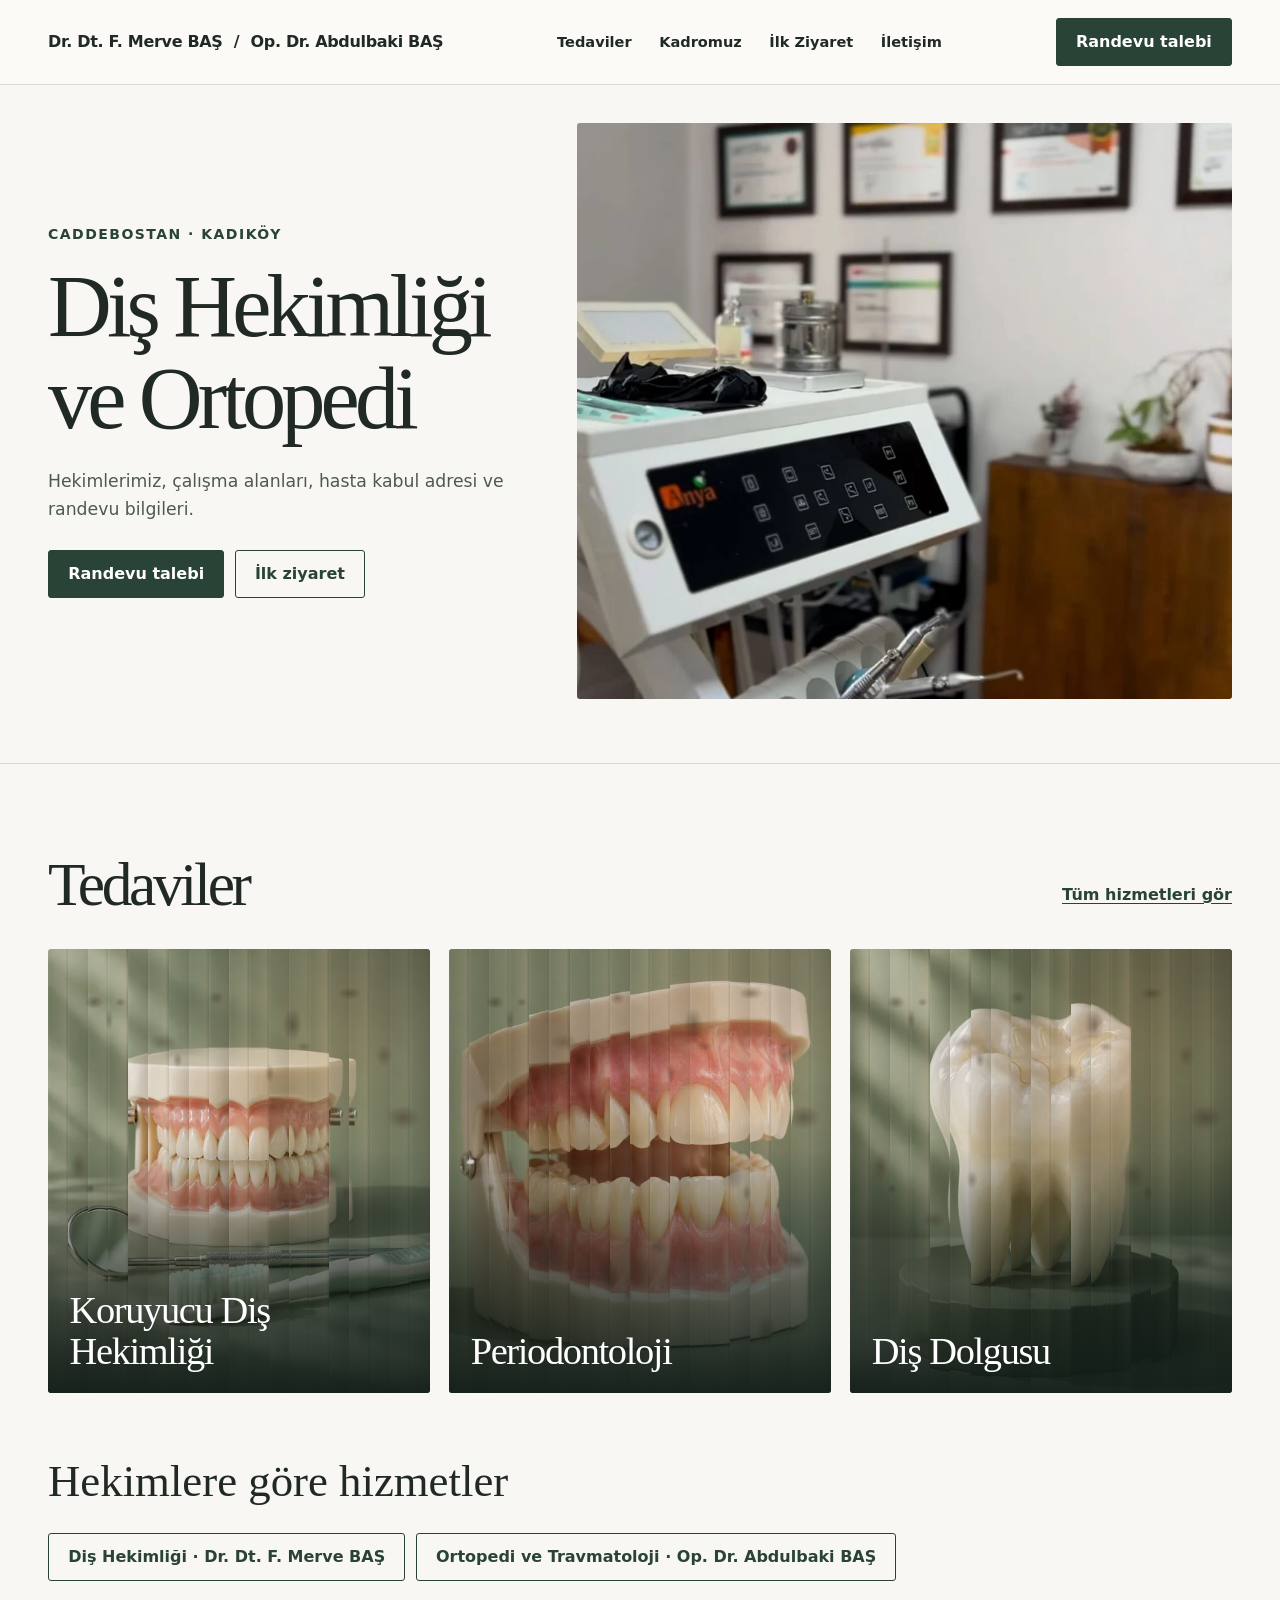
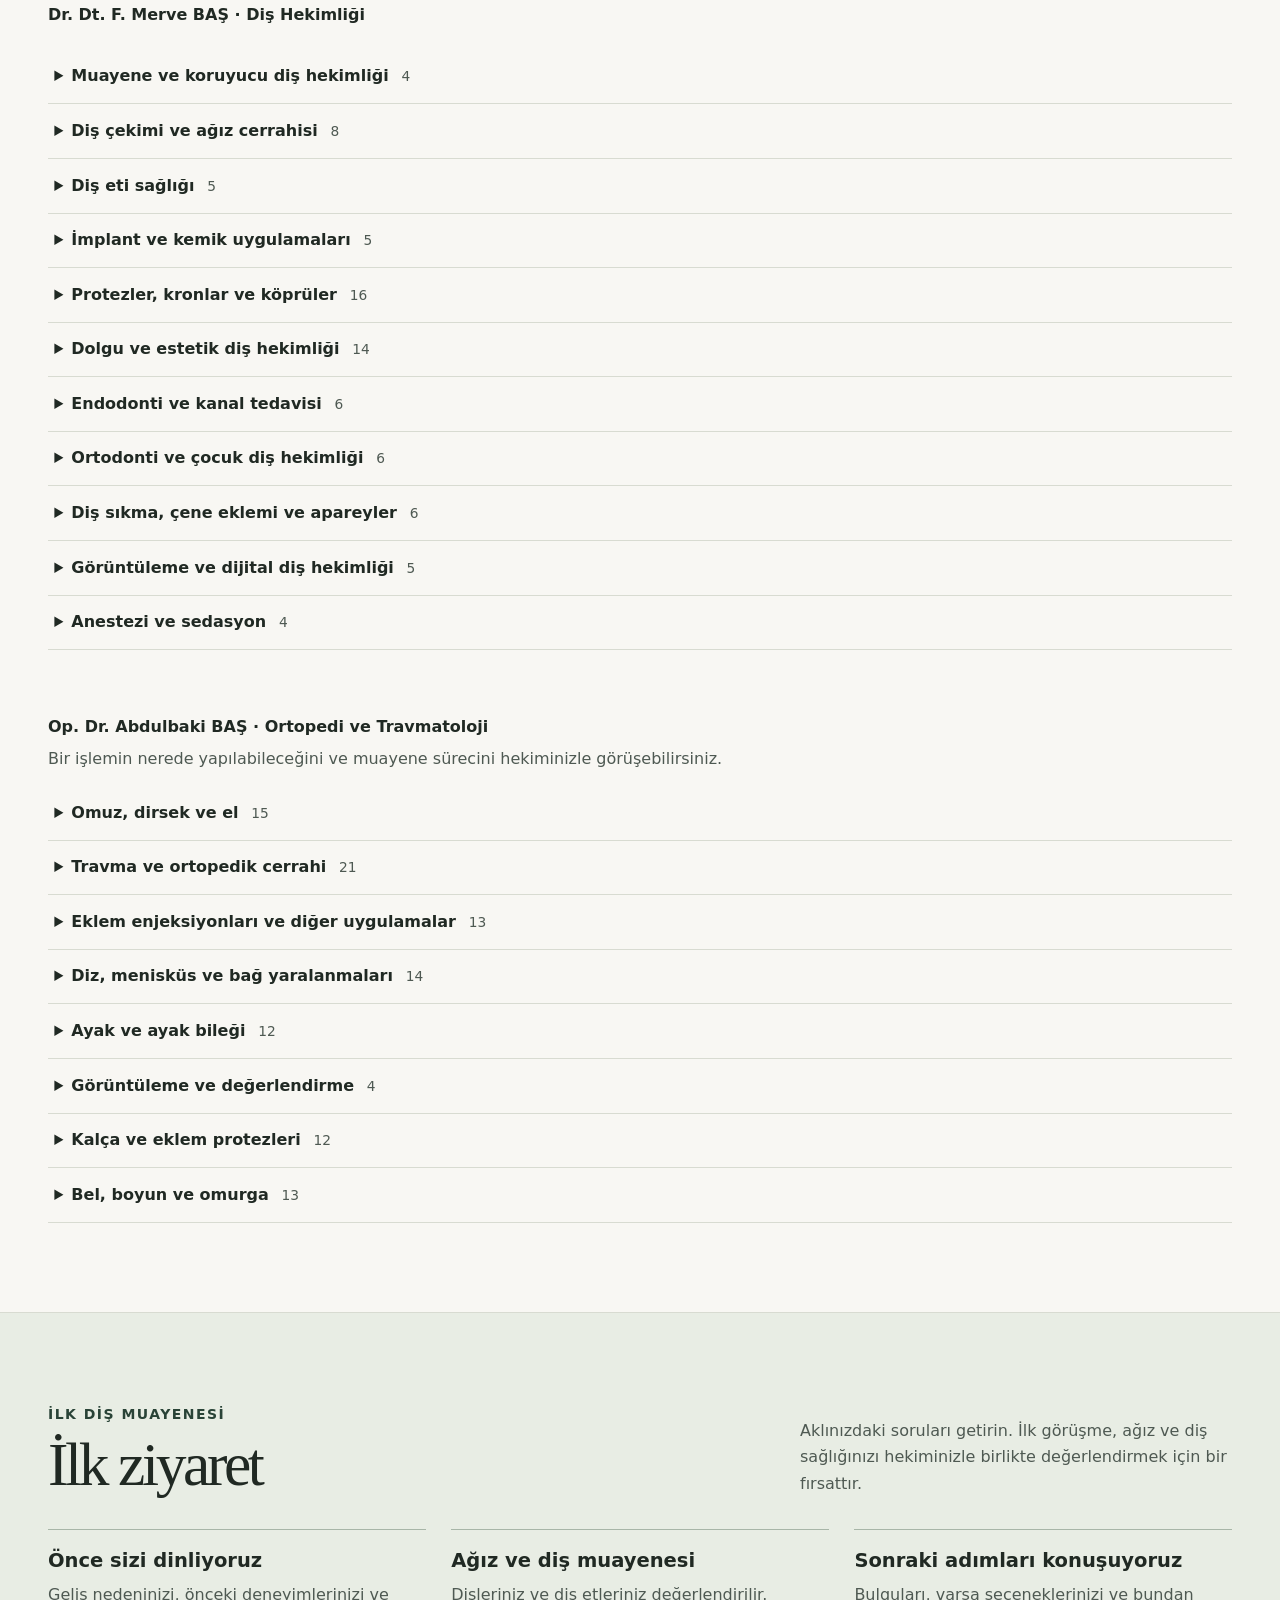
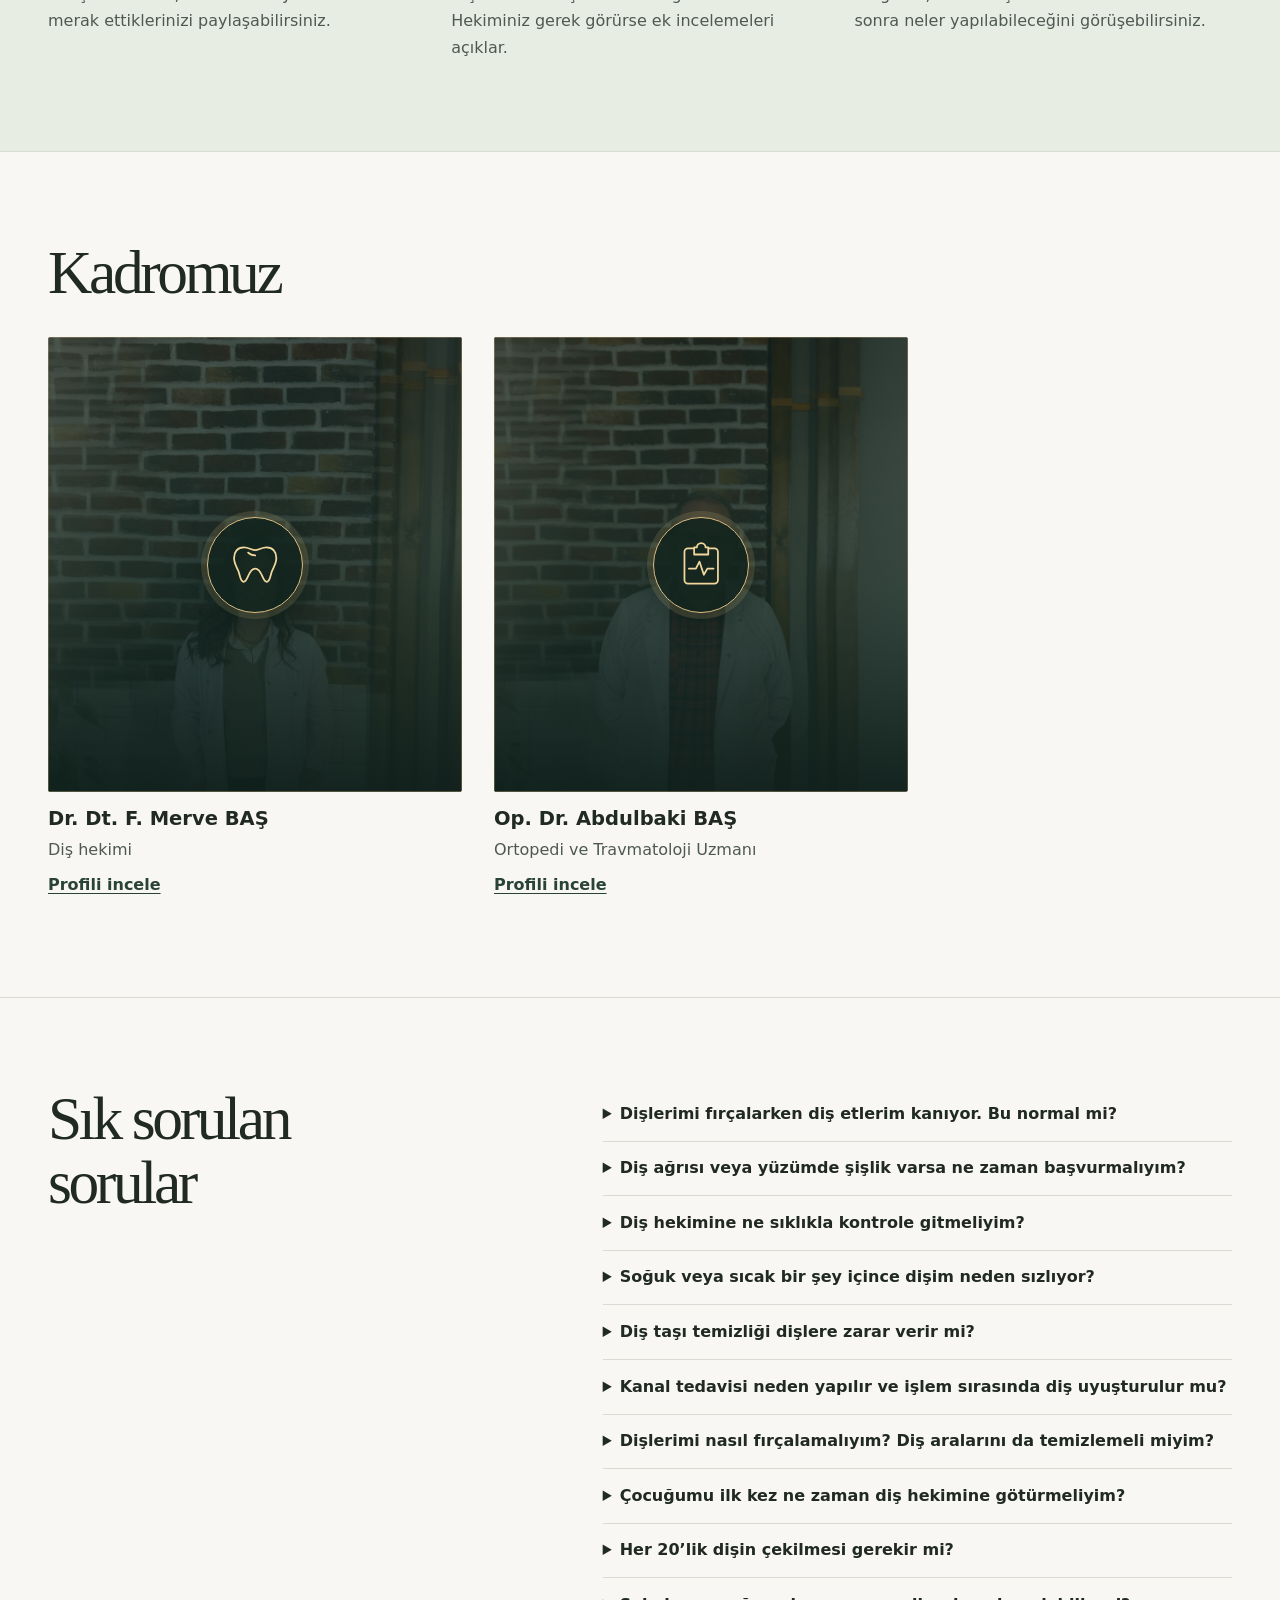
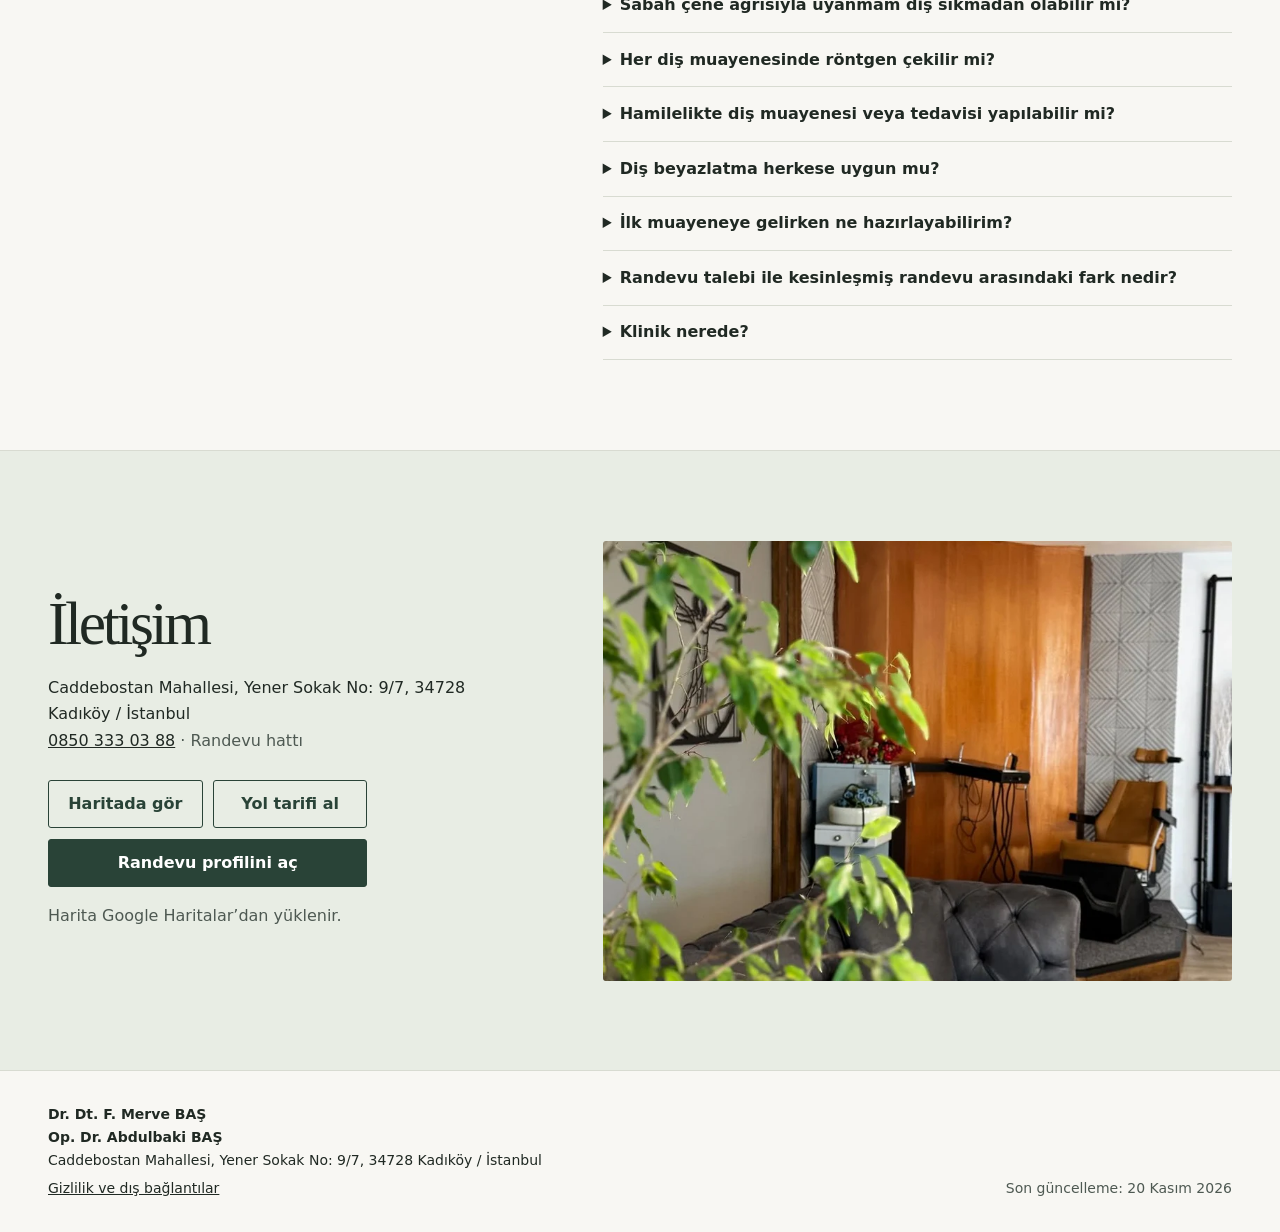
==== commit 6ec9a69d: "Add mobile booking navigation and refresh clinic presentation" ====
--- a/index.html
+++ b/index.html
@@ -1,15 +1,21 @@
 <!doctype html>
 <html lang="tr">
-<head><meta charset="utf-8"><meta name="viewport" content="width=device-width, initial-scale=1"><meta name="description" content="Dr. Dt. F. Merve BAŞ / Op. Dr. Abdulbaki BAŞ. Caddebostan’da hekim, hasta kabul ve iletişim bilgileri."><title>Dr. Dt. F. Merve BAŞ / Op. Dr. Abdulbaki BAŞ | Caddebostan</title><link rel="stylesheet" href="site.css?v=20261120-8"></head>
+<head><meta charset="utf-8"><meta name="viewport" content="width=device-width, initial-scale=1, viewport-fit=cover"><meta name="description" content="Dr. Dt. F. Merve BAŞ / Op. Dr. Abdulbaki BAŞ. Caddebostan’da hekim, hasta kabul ve iletişim bilgileri."><title>Dr. Dt. F. Merve BAŞ / Op. Dr. Abdulbaki BAŞ | Caddebostan</title><link rel="stylesheet" href="site.css?v=20261120-8"><script src="image-save-deterrent.js" defer></script><link rel="stylesheet" href="mobile-wrap.css"><script src="mobile-wrap.js" defer></script><link rel="stylesheet" href="portrait-overlay.css"><link rel="stylesheet" href="mobile-nav.css"></head>
 <body><a class="skip" href="#main">İçeriğe geç</a><header class="top"><div class="wrap nav">
 <a class="brand" href="index.html"><span>Dr. Dt. F. Merve BAŞ</span> <span class="brand-divider">/</span> <span>Op. Dr. Abdulbaki BAŞ</span></a>
-<nav class="nav-links" aria-label="Ana menü"><a href="index.html#tedaviler">Tedaviler</a><a href="index.html#kadromuz">Kadromuz</a><a href="index.html#ilk-ziyaret">İlk Ziyaret</a><a href="iletisim.html">İletişim</a></nav>
+<nav class="nav-links" aria-label="Ana menü">
+  <a href="index.html#tedaviler"><svg aria-hidden="true" viewBox="0 0 24 24" fill="none" stroke="currentColor" stroke-width="1.6" stroke-linecap="round" stroke-linejoin="round"><path d="M4 4h6v6H4zm10 0h6v6h-6zM4 14h6v6H4zm10 0h6v6h-6z"/></svg><span>Tedaviler</span></a>
+  <a href="index.html#kadromuz"><svg aria-hidden="true" viewBox="0 0 24 24" fill="none" stroke="currentColor" stroke-width="1.6" stroke-linecap="round" stroke-linejoin="round"><circle cx="12" cy="8" r="3"/><path d="M5 20v-2a5 5 0 0 1 5-5h4a5 5 0 0 1 5 5v2"/></svg><span>Kadromuz</span></a>
+  <a href="iletisim.html#randevu" class="mobile-booking" aria-label="Randevu oluştur"><svg aria-hidden="true" viewBox="0 0 24 24" fill="none" stroke="currentColor" stroke-width="1.6" stroke-linecap="round" stroke-linejoin="round"><rect x="3" y="5" width="18" height="16" rx="3"/><path d="M7 3v5m10-5v5M3 10h18m-9 3v5m-2.5-2.5h5"/></svg><span>Randevu</span></a>
+  <a href="index.html#ilk-ziyaret"><svg aria-hidden="true" viewBox="0 0 24 24" fill="none" stroke="currentColor" stroke-width="1.6" stroke-linecap="round" stroke-linejoin="round"><path d="M9 4H6a2 2 0 0 0-2 2v14h16V6a2 2 0 0 0-2-2h-3M9 3h6v4H9zm-1 9h8m-8 4h6"/></svg><span>İlk Ziyaret</span></a>
+  <a href="iletisim.html"><svg aria-hidden="true" viewBox="0 0 24 24" fill="none" stroke="currentColor" stroke-width="1.6" stroke-linecap="round" stroke-linejoin="round"><path d="M20 10c0 5-8 10-8 10S4 15 4 10a8 8 0 1 1 16 0Z"/><circle cx="12" cy="10" r="2.5"/></svg><span>İletişim</span></a>
+</nav>
 <a class="button" href="iletisim.html#randevu">Randevu talebi</a></div></header>
 <main id="main">
-<div class="wrap hero"><div><p class="eyebrow">Caddebostan · Kadıköy</p><h1>Diş Hekimliği ve Ortopedi</h1><p class="lede">Hekimlerimiz, çalışma alanları, hasta kabul adresi ve randevu bilgileri.</p><div class="actions"><a class="button" href="iletisim.html#randevu">Randevu talebi</a><a class="button secondary" href="#ilk-ziyaret">İlk ziyaret</a></div></div>
-<figure class="hero-photo"><img src="assets/klinik-muayene.webp" width="900" height="1600" alt="Sertifika duvarı ve diş hekimliği ünitesi" fetchpriority="high"></figure></div>
-<section id="tedaviler" class="content"><div class="wrap"><div class="section-head"><h2>Tedaviler</h2><a class="link" href="#hizmetler">Tüm hizmetleri gör</a></div><div class="cards treatment-grid"><article class="card treatment-card"><a class="treatment-link" href="muayene.html"><div class="mirror" data-mirror-slat data-slat-count="19" data-distortion-strength="0.95"><picture><img src="assets/exam-editorial.webp" srcset="assets/exam-editorial-small.webp 520w, assets/exam-editorial.webp 800w" sizes="(max-width: 680px) calc(100vw - 32px), 450px" alt="" width="800" height="1000" loading="lazy"></picture></div><h3>Koruyucu Diş Hekimliği</h3></a></article><article class="card treatment-card"><a class="treatment-link" href="dis-eti.html"><div class="mirror" data-mirror-slat data-slat-count="19" data-distortion-strength="0.95"><picture><img src="assets/gum-editorial.webp" srcset="assets/gum-editorial-small.webp 520w, assets/gum-editorial.webp 800w" sizes="(max-width: 680px) calc(100vw - 32px), 450px" alt="" width="800" height="1000" loading="lazy"></picture></div><h3>Periodontoloji</h3></a></article><article class="card treatment-card"><a class="treatment-link" href="restorasyon.html"><div class="mirror" data-mirror-slat data-slat-count="19" data-distortion-strength="0.95"><picture><img src="assets/repair-editorial.webp" srcset="assets/repair-editorial-small.webp 520w, assets/repair-editorial.webp 800w" sizes="(max-width: 680px) calc(100vw - 32px), 450px" alt="" width="800" height="1000" loading="lazy"></picture></div><h3>Diş Dolgusu</h3></a></article></div><div class="services" id="hizmetler"><h3>Hekimlere göre hizmetler</h3>
-<nav class="actions service-navigation" aria-label="Hekime göre hizmetler"><a class="button secondary" href="#dis-hekimligi-hizmetleri">Diş Hekimliği · Dr. Dt. F. Merve BAŞ</a><a class="button secondary orthopedic-nav-button" href="#ortopedi-hizmetleri"><span>Ortopedi ve Travmatoloji<span class="orthopedic-nav-divider"> · </span><span class="orthopedic-nav-name">Op. Dr. Abdulbaki BAŞ</span></span></a></nav>
+<div class="wrap hero"><div><p class="eyebrow">Caddebostan · Kadıköy</p><h1 data-mobile-wrap data-wrap-before="Ortopedi">Diş Hekimliği ve Ortopedi</h1><p class="lede">Hekimlerimiz, çalışma alanları, hasta kabul adresi ve randevu bilgileri.</p><div class="actions"><a class="button" href="iletisim.html#randevu">Randevu talebi</a><a class="button secondary" href="#ilk-ziyaret">İlk ziyaret</a></div></div>
+<figure class="hero-photo"><img draggable="false" src="assets/klinik-muayene.webp" width="900" height="1600" alt="Sertifika duvarı ve diş hekimliği ünitesi" fetchpriority="high"></figure></div>
+<section id="tedaviler" class="content"><div class="wrap"><div class="section-head"><h2>Tedaviler</h2><a class="link" href="#hizmetler">Tüm hizmetleri gör</a></div><div class="cards treatment-grid"><article class="card treatment-card"><a class="treatment-link" href="muayene.html"><div class="mirror" data-mirror-slat data-slat-count="19" data-distortion-strength="0.95"><picture><img draggable="false" src="assets/exam-editorial.webp" srcset="assets/exam-editorial-small.webp 520w, assets/exam-editorial.webp 800w" sizes="(max-width: 680px) calc(100vw - 32px), 450px" alt="" width="800" height="1000" loading="lazy"></picture></div><h3 data-mobile-wrap>Koruyucu Diş Hekimliği</h3></a></article><article class="card treatment-card"><a class="treatment-link" href="dis-eti.html"><div class="mirror" data-mirror-slat data-slat-count="19" data-distortion-strength="0.95"><picture><img draggable="false" src="assets/gum-editorial.webp" srcset="assets/gum-editorial-small.webp 520w, assets/gum-editorial.webp 800w" sizes="(max-width: 680px) calc(100vw - 32px), 450px" alt="" width="800" height="1000" loading="lazy"></picture></div><h3 data-mobile-wrap>Periodontoloji</h3></a></article><article class="card treatment-card"><a class="treatment-link" href="restorasyon.html"><div class="mirror" data-mirror-slat data-slat-count="19" data-distortion-strength="0.95"><picture><img draggable="false" src="assets/repair-editorial.webp" srcset="assets/repair-editorial-small.webp 520w, assets/repair-editorial.webp 800w" sizes="(max-width: 680px) calc(100vw - 32px), 450px" alt="" width="800" height="1000" loading="lazy"></picture></div><h3 data-mobile-wrap>Diş Dolgusu</h3></a></article></div><div class="services" id="hizmetler"><h3>Hekimlere göre hizmetler</h3>
+<nav class="actions service-navigation" aria-label="Hekime göre hizmetler"><a class="button secondary" href="#dis-hekimligi-hizmetleri"><span data-mobile-wrap>Diş Hekimliği · Dr. Dt. F. Merve BAŞ</span></a><a class="button secondary orthopedic-nav-button" href="#ortopedi-hizmetleri"><span>Ortopedi ve Travmatoloji<span class="orthopedic-nav-divider"> · </span><span class="orthopedic-nav-name">Op. Dr. Abdulbaki BAŞ</span></span></a></nav>
 <div class="form-note" id="dis-hekimligi-hizmetleri"><h4>Dr. Dt. F. Merve BAŞ · Diş Hekimliği</h4><details><summary>Muayene ve koruyucu diş hekimliği <span class="service-count">4</span></summary><ul><li>Ağız Bakımı Eğitimi</li><li>Koruyucu Dolgu</li><li>Koruyucu Diş Hekimliği</li><li>Ağız Bakımı(Diş Ve Diş Eti Bakımı)</li></ul></details><details><summary>Diş çekimi ve ağız cerrahisi <span class="service-count">8</span></summary><ul><li>Diş Çekimi</li><li>Komplikasyonlu Diş Çekimi</li><li>Süt Dişi Çekimi</li><li>Acil Diş Çekimi</li><li>Lazer Cerrahisi</li><li>Gömülü Yirmi Yaş Dişi Tedavisi</li><li>Gömülü Diş Çekimi</li><li>20'lik Diş Çekimi</li></ul></details><details><summary>Diş eti sağlığı <span class="service-count">5</span></summary><ul><li>Periodontal Plastik Cerrahisi Yumuşak Doku Greftleri</li><li>Periodontoloji</li><li>Diş Taşı Temizliği</li><li>Diş Eti Estetiği</li><li>Pembe Estetik</li></ul></details><details><summary>İmplant ve kemik uygulamaları <span class="service-count">5</span></summary><ul><li>Kemik Grefti</li><li>Dikişsiz İmplant</li><li>Cerrahi İmplant</li><li>İmplant Uygulamaları ve Farklı Üst Yapı Tercihleri</li><li>İmplant</li></ul></details><details><summary>Protezler, kronlar ve köprüler <span class="service-count">16</span></summary><ul><li>Overdenture Protezler</li><li>Köprü</li><li>Tam Ve Parsiyel Protezler</li><li>Tam Diş Protezi</li><li>Köprü Uygulaması</li><li>Kısmi ya da tam dişsizlik durumları ve Protetik Tedavi</li><li>Hareketli Protez</li><li>Empress Porselen Kaplama</li><li>E-Max Diş Kaplama</li><li>Sürgülü Protezler</li><li>Çıtçıtlı Protezler</li><li>Deflex Protezler</li><li>Kron-köprü</li><li>Zirkonyum</li><li>Zirkonya Restorasyonlar</li><li>Zirkonyum Porselen Kronlar</li></ul></details><details><summary>Dolgu ve estetik diş hekimliği <span class="service-count">14</span></summary><ul><li>Inlay - Onlay (Porselen Dolgu)</li><li>Bonding</li><li>Diş Beyazlatma</li><li>Diastema Kapama</li><li>Kompozit Veneeer Uygulamalar</li><li>Porselen Laminate Veneer</li><li>Direkt ve İndirekt Kompozit Lamina</li><li>Laminate Veneer</li><li>Lamina Uygulamaları</li><li>Gülüş Tasarımı</li><li>Estetik Dolgu</li><li>Estetik Diş Hekimliği Uygulamaları</li><li>Estetik Porselen</li><li>Diş Dolgusu</li></ul></details><details><summary>Endodonti ve kanal tedavisi <span class="service-count">6</span></summary><ul><li>Apikal Rezeksiyon</li><li>Lezyonlu Kök Kanal Tedavisi</li><li>Rotary Sistemle Kanal Tedavisi</li><li>Kanal Tedavisi</li><li>Endodonti</li><li>Kök Kanal Tedavisi</li></ul></details><details><summary>Ortodonti ve çocuk diş hekimliği <span class="service-count">6</span></summary><ul><li>Estetik Braketler</li><li>Ortodontik Tedavi</li><li>Erken Ortodontik Tedavi</li><li>Diş Teli Tedavisi</li><li>Pedodonti</li><li>Şeffaf Plak Tedavisi (Telsiz Tedavi)</li></ul></details><details><summary>Diş sıkma, çene eklemi ve apareyler <span class="service-count">6</span></summary><ul><li>Diş Sıkma Botoksu</li><li>Bruksizm Tedavisi</li><li>Diş Sıkma ve Gıcırdatma Tedavisi</li><li>Horlama Apareyi</li><li>Çene Eklemleri Tedavisi</li><li>Botoks</li></ul></details><details><summary>Görüntüleme ve dijital diş hekimliği <span class="service-count">5</span></summary><ul><li>Dental X-Ray</li><li>Panoramik Röntgen</li><li>Dijital Diş Hekimliği</li><li>Bilgisayar Destekli Diş Tasarımı</li><li>X-Ray</li></ul></details><details><summary>Anestezi ve sedasyon <span class="service-count">4</span></summary><ul><li>Dental Anestezi</li><li>Sedasyon</li><li>Genel Anestezi Altında Diş Tedavileri</li><li>Lokal Anestezi</li></ul></details></div>
 <div class="orthopedic-services" id="ortopedi-hizmetleri"><h4>Op. Dr. Abdulbaki BAŞ<span class="service-heading-divider"> · </span><span class="service-specialty">Ortopedi ve Travmatoloji</span></h4><p class="muted">Bir işlemin nerede yapılabileceğini ve muayene sürecini hekiminizle görüşebilirsiniz.</p><details><summary>Omuz, dirsek ve el <span class="service-count">15</span></summary><ul><li>Latarjet Ameliyatı</li><li>Biseps Tenodezi</li><li>Artroskopik Akromioplasti</li><li>Üst Ekstremite Cerrahisi</li><li>Omuz Yırtıkları Tedavisi</li><li>Artroskopik Kalsifik Tendinit Cerrahisi</li><li>Artroskopik Slap Onarımı</li><li>Karpal Tünel Ve Sinir Basısı Onarımı</li><li>El Cerrahisi</li><li>Omuz Ameliyatı</li><li>Omuz Artroskopisi</li><li>Artroskopik Bankart Onarımı</li><li>Dirsek Artroskopisi</li><li>Rotator Kılıf (Cuff) Onarımı</li><li>Dirsek Cerrahisi</li></ul></details><details><summary>Travma ve ortopedik cerrahi <span class="service-count">21</span></summary><ul><li>Kapalı Manipülasyon</li><li>Travma Cerrahisi</li><li>Ameliyatsız Tenisçi Dirseği Tedavisi</li><li>Kemik İltihabı ( Osteomyelit) Tedavisi</li><li>Kırık Ve Burkulmalarda Sabitleme Ve Alçıya Alma</li><li>Artroskopi</li><li>Pediatrik Ortopedi Cerrahisi</li><li>Kemik Uzatma Cerrahisi</li><li>Kırık Cerrahisi</li><li>Artroskopik Cerrahi</li><li>Açık Redüksiyon Internal Fiksasyon(Orif)</li><li>Artroskopik Tenisçi Dirseği Cerrahisi</li><li>Minimal Invaziv Cerrahi</li><li>Mikrocerrahi</li><li>Fibröz Tümörün Cerrahi Olarak Çıkarılması</li><li>Apse Insizyonu Ve Drenajı</li><li>Eklem Cerrahisi</li><li>Tendon Onarımı</li><li>Ampütasyon</li><li>Diz Altı Ampütasyonu</li><li>Diz Ampütasyonu</li></ul></details><details><summary>Eklem enjeksiyonları ve diğer uygulamalar <span class="service-count">13</span></summary><ul><li>Kortizon Enjeksiyonu</li><li>Lokal Anestezi</li><li>Fizik Tedavi</li><li>Kapalı Eklem Aspirasyonu</li><li>Ameliyatsız Fibromiyalji Tedavisi</li><li>Kemik Erimesi Tedavisi</li><li>Eklem Enjeksiyonu</li><li>Eklemiçi Ve Yumuşak Doku Enjeksiyonları(Kortizon Enjeksiyonu)</li><li>Eklem Enjeksiyonu(Kortizon Enjeksiyonu)</li><li>Ağrı Pompası</li><li>Artritte Steroid Tedavisi</li><li>Artrosentez (Eklem İçi Sıvı Aspirasyonu)</li><li>Eklem Aspirasyonu</li></ul></details><details><summary>Diz, menisküs ve bağ yaralanmaları <span class="service-count">14</span></summary><ul><li>Diz Problemleri</li><li>Diz Bağı Yaralanmaları</li><li>Diz Kapağı Çıkığı Cerrahisi</li><li>Menisküs Cerrahisi</li><li>Menisektomi</li><li>Menisküs Tedavisi</li><li>Çapraz Bağ Yırtıkları Tedavisi</li><li>Ameliyatsız Diz Ağrısı Tedavisi</li><li>Ameliyatsız Diz Kireçlenmesi Tedavisi</li><li>Ameliyatsız Diz Sıvı Kaybı Tedavisi</li><li>Ameliyatsız Menisküs Yırtığı Tedavisi</li><li>Diz Artroskopisi</li><li>Menisküs Alımı</li><li>Ön Çapraz Bağ Bağların Ameliyatı</li></ul></details><details><summary>Ayak ve ayak bileği <span class="service-count">12</span></summary><ul><li>Topuk Dikeni Tedavisi</li><li>Halluks Amputasyonu</li><li>Ayak Ve Ayak Bileği Artrodezi</li><li>Batık Tırnak Tedavisi</li><li>Ayak Ve Ayak Bileği Laparoskopik Artrodezi</li><li>Ayak Bileği Artroskopisi</li><li>Ayak Ve Ayak Bileği Cerrahisi</li><li>Halluks Valgus Onarımı</li><li>Morton Nöroma Çıkarılması</li><li>Ayak Parmağı Ampütasyonu</li><li>Ayak Amputasyonu</li><li>Diyabetik Ayak Tedavileri</li></ul></details><details><summary>Görüntüleme ve değerlendirme <span class="service-count">4</span></summary><ul><li>Kemik Yoğunluğu Ölçümü(Kemik Taraması)</li><li>Sinir İletim Çalışmaları</li><li>Bebek Kalça Ultrasonu</li><li>Yeni Doğan Kalça Ultrasonu</li></ul></details><details><summary>Kalça ve eklem protezleri <span class="service-count">12</span></summary><ul><li>Total Uyluk Protezi Ameliyatı</li><li>Ameliyatsız Kalça Ağrısı Tedavisi</li><li>Ameliyatsız Kalça Kireçlenmesi Tedavisi</li><li>Total Diz Ameliyatı</li><li>Kalça Protezi</li><li>Diz Protezleri</li><li>Artroplasti</li><li>Diz Artroplastisi</li><li>Total Kalça Replasmanı</li><li>Total Diz Replasmanı</li><li>Eklem Protezleri</li><li>Elde Eklem Replasmanı</li></ul></details><details><summary>Bel, boyun ve omurga <span class="service-count">13</span></summary><ul><li>Vertebroplasti</li><li>Ameliyatsız Boyun Kayması Tedavisi</li><li>Ameliyatsız Boyun Kanal Darlığı Tedavisi</li><li>Omurga Enjeksiyonları Tedavisi</li><li>Ameliyatsız Bel Ağrısı Tedavisi</li><li>Ameliyatsız Bel Düzleşmesi Tedavisi</li><li>Ameliyatsız Bel Kanal Darlığı Tedavisi</li><li>Ameliyatsız Bel Kayması Tedavisi</li><li>Ameliyatsız Boyun Ağrısı Tedavisi</li><li>Ameliyatsız Boyun Düzleşmesi Tedavisi</li><li>Ameliyatsız Boyun Fıtığı Tedavisi</li><li>Bel Cerrahisi(Minimal Invaziv Lomber Spinal Füzyon)</li><li>Kifoplasti</li></ul></details></div>
 </div></div></section>
@@ -21,7 +27,17 @@
 <article class="step"><h3>Sonraki adımları konuşuyoruz</h3><p>Bulguları, varsa seçeneklerinizi ve bundan sonra neler yapılabileceğini görüşebilirsiniz.</p></article>
 </div>
 </div></section>
-<section id="kadromuz" class="content"><div class="wrap"><div class="section-head"><h2>Kadromuz</h2></div><div class="profiles"><article class="card"><div class="portrait-glass"><img class="portrait-merve" src="assets/fatma-merve-bas.webp" alt="" width="461" height="530" loading="lazy"><div class="portrait-reflection" aria-hidden="true"><img class="portrait-merve" src="assets/fatma-merve-bas.webp" alt="" width="461" height="530" loading="lazy"></div></div><h3>Dr. Dt. F. Merve BAŞ</h3><p>Diş hekimi</p><a class="link" href="hekim-profili.html" aria-label="Dr. Dt. F. Merve BAŞ — Profili incele">Profili incele</a></article><article class="card"><div class="portrait-glass"><img class="portrait-abdulbaki" src="assets/abdulbaki-bas.webp" alt="" width="898" height="1000" loading="lazy"><div class="portrait-reflection" aria-hidden="true"><img class="portrait-abdulbaki" src="assets/abdulbaki-bas.webp" alt="" width="898" height="1000" loading="lazy"></div></div><h3>Op. Dr. Abdulbaki BAŞ</h3><p>Ortopedi ve Travmatoloji Uzmanı</p><a class="link" href="uzman-profili.html" aria-label="Op. Dr. Abdulbaki BAŞ — Profili incele">Profili incele</a></article></div></div></section>
+<section id="kadromuz" class="content"><div class="wrap"><div class="section-head"><h2>Kadromuz</h2></div><div class="profiles"><article class="card"><div class="portrait-glass"><img draggable="false" class="portrait-merve" src="assets/portre-dis-hekimligi.webp" alt="" width="461" height="530" loading="lazy"><div class="portrait-reflection" aria-hidden="true"><img draggable="false" class="portrait-merve" src="assets/portre-dis-hekimligi.webp" alt="" width="461" height="530" loading="lazy"></div>
+<div class="portrait-overlay" hidden aria-hidden="true">
+  <span class="portrait-overlay-emblem"><svg viewBox="0 0 64 64" fill="none" stroke="currentColor" stroke-width="2" stroke-linecap="round" stroke-linejoin="round"><path d="M32 16c-4 0-7-3-13-3-7 0-11 5-11 12 0 6 3 10 5 15 2 5 2 12 6 12 5 0 5-15 13-15s8 15 13 15c4 0 4-7 6-12 2-5 5-9 5-15 0-7-4-12-11-12-6 0-9 3-13 3Zm-8 3c2 2 5 3 8 3"/></svg></span>
+  <span class="portrait-overlay-name">Dr. Dt. F. Merve BAŞ</span>
+</div>
+</div><h3>Dr. Dt. F. Merve BAŞ</h3><p>Diş hekimi</p><a class="link" href="hekim-profili.html" aria-label="Dr. Dt. F. Merve BAŞ — Profili incele">Profili incele</a></article><article class="card"><div class="portrait-glass"><img draggable="false" class="portrait-abdulbaki" src="assets/portre-ortopedi.webp" alt="" width="898" height="1000" loading="lazy"><div class="portrait-reflection" aria-hidden="true"><img draggable="false" class="portrait-abdulbaki" src="assets/portre-ortopedi.webp" alt="" width="898" height="1000" loading="lazy"></div>
+<div class="portrait-overlay" hidden aria-hidden="true">
+  <span class="portrait-overlay-emblem"><svg viewBox="0 0 64 64" fill="none" stroke="currentColor" stroke-width="2" stroke-linecap="round" stroke-linejoin="round"><path d="M24 14h-7a4 4 0 0 0-4 4v32a4 4 0 0 0 4 4h30a4 4 0 0 0 4-4V18a4 4 0 0 0-4-4h-7M27 13a5 5 0 0 1 10 0h3v8H24v-8Zm-9 24h8l4-8 5 15 4-7h7"/></svg></span>
+  <span class="portrait-overlay-name">Op. Dr. Abdulbaki BAŞ</span>
+</div>
+</div><h3>Op. Dr. Abdulbaki BAŞ</h3><p>Ortopedi ve Travmatoloji Uzmanı</p><a class="link" href="uzman-profili.html" aria-label="Op. Dr. Abdulbaki BAŞ — Profili incele">Profili incele</a></article></div></div></section>
 <section class="content" id="sik-sorulan-sorular"><div class="wrap split"><h2>Sık sorulan<br>sorular</h2><div>
 <details><summary>Dişlerimi fırçalarken diş etlerim kanıyor. Bu normal mi?</summary><p>Tekrarlayan diş eti kanaması, diş eti iltihabının belirtisi olabilir. Kanama sürüyorsa veya şişlik eşlik ediyorsa diş hekimi değerlendirmesi gerekir.</p></details>
 <details><summary>Diş ağrısı veya yüzümde şişlik varsa ne zaman başvurmalıyım?</summary><p>İki günden uzun süren diş ağrısında diş hekimine başvurun. Ateş ya da yanak veya çene şişliği eşlik ediyorsa değerlendirmeyi geciktirmeyin. Göz çevresinde veya boyunda şişlik ya da nefes alma, yutma veya konuşma güçlüğü varsa acil servise başvurun.</p></details>
@@ -40,21 +56,7 @@
 <details><summary>Randevu talebi ile kesinleşmiş randevu arasındaki fark nedir?</summary><p>Talep, görüşme isteğinizi iletir. Tarih ve saat ancak klinikten doğrulama geldiğinde kesinleşir.</p></details>
 <details><summary>Klinik nerede?</summary><p>Caddebostan Mahallesi, Yener Sokak No: 9/7, 34728 Kadıköy / İstanbul. <a href="iletisim.html">Adres ve yol tarifi</a>.</p></details>
 </div></div></section>
-<section class="content contact" id="iletisim"><div class="wrap split"><div><h2>İletişim</h2><address>Caddebostan Mahallesi, Yener Sokak No: 9/7, 34728 Kadıköy / İstanbul<br><a href="tel:+908503330388">0850 333 03 88</a> <span class="muted">· Randevu hattı</span></address><div class="actions contact-actions"><button class="button secondary" type="button" data-map-toggle aria-expanded="false" aria-controls="klinik-haritasi">Haritada gör</button><a class="button secondary" href="https://www.google.com/maps/dir/?api=1&amp;destination=Caddebostan%20Mahallesi%2C%20Yener%20Sokak%20No%3A%209%2F7%2C%2034728%20Kad%C4%B1k%C3%B6y%20%2F%20%C4%B0stanbul">Yol tarifi al</a><a class="button contact-booking" href="https://www.doktortakvimi.com/profil/fatma-merve-bas">Randevu profilini aç</a></div><p class="form-note muted">Harita Google Haritalar’dan yüklenir.</p></div><figure><img class="location-photo" src="assets/klinik-ic-mekan.webp" width="900" height="1600" alt="Kliniğin bitkili ve ahşap panelli iç mekânı" loading="lazy"></figure></div><div class="wrap inline-map" id="klinik-haritasi" hidden><iframe class="map-frame" title="Kliniğin Google Haritalar konumu" data-src="https://www.google.com/maps/embed?pb=!1m18!1m12!1m3!1d12051.16964475028!2d29.06039986023605!3d40.96412624170423!2m3!1f0!2f0!3f0!3m2!1i1024!2i768!4f13.1!3m3!1m2!1s0x14cac7f939e9f27d%3A0xe9f149d7b28a7119!2sDr.%20Dt.%20F.%20Merve%20BA%C5%9E%20%2F%20Op.%20Dr.%20Abdulbaki%20BA%C5%9E!5e0!3m2!1str!2str!4v1795137170859!5m2!1str!2str" referrerpolicy="strict-origin-when-cross-origin" allowfullscreen></iframe></div></section></main><footer class="footer"><div class="wrap footer-layout"><div class="footer-address"><p><strong>Dr. Dt. F. Merve BAŞ</strong></p><p><strong>Op. Dr. Abdulbaki BAŞ</strong></p><p>Caddebostan Mahallesi, Yener Sokak No: 9/7, 34728 Kadıköy / İstanbul</p></div><p class="footer-updated">Son güncelleme: <time datetime="2026-11-20">20 Kasım 2026</time></p></div></footer>
-<script type="module" src="mirror-slat.js?v=20261120-8"></script>
-<script>
-const mapButton = document.querySelector('[data-map-toggle]');
-const mapPanel = document.getElementById(mapButton.getAttribute('aria-controls'));
-mapButton.addEventListener('click', () => {
-  const opening = mapPanel.hidden;
-  mapPanel.hidden = !opening;
-  mapButton.setAttribute('aria-expanded', String(opening));
-  mapButton.textContent = opening ? 'Haritayı kapat' : 'Haritada gör';
-  if (!opening) return;
-  const frame = mapPanel.querySelector('iframe');
-  if (!frame.hasAttribute('src')) frame.src = frame.dataset.src;
-  const reduceMotion = matchMedia('(prefers-reduced-motion: reduce)').matches;
-  mapPanel.scrollIntoView({ block: 'nearest', behavior: reduceMotion ? 'auto' : 'smooth' });
-});
-</script>
+<section class="content contact" id="iletisim"><div class="wrap split"><div><h2>İletişim</h2><address>Caddebostan Mahallesi, Yener Sokak No: 9/7, 34728 Kadıköy / İstanbul<br><a href="tel:+908503330388">0850 333 03 88</a> <span class="muted">· Randevu hattı</span></address><div class="actions contact-actions"><button class="button secondary" type="button" data-map-toggle aria-expanded="false" aria-controls="klinik-haritasi">Haritada gör</button><a class="button secondary" href="https://www.google.com/maps/dir/?api=1&amp;destination=Caddebostan%20Mahallesi%2C%20Yener%20Sokak%20No%3A%209%2F7%2C%2034728%20Kad%C4%B1k%C3%B6y%20%2F%20%C4%B0stanbul">Yol tarifi al</a><a class="button contact-booking" href="https://www.doktortakvimi.com/profil/fatma-merve-bas">Randevu profilini aç</a></div><p class="form-note muted">Harita Google Haritalar’dan yüklenir.</p></div><figure><img draggable="false" class="location-photo" src="assets/klinik-ic-mekan.webp" width="900" height="1600" alt="Kliniğin bitkili ve ahşap panelli iç mekânı" loading="lazy"></figure></div><div class="wrap inline-map" id="klinik-haritasi" hidden><iframe class="map-frame" title="Kliniğin Google Haritalar konumu" data-src="https://www.google.com/maps/embed?pb=!1m18!1m12!1m3!1d12051.16964475028!2d29.06039986023605!3d40.96412624170423!2m3!1f0!2f0!3f0!3m2!1i1024!2i768!4f13.1!3m3!1m2!1s0x14cac7f939e9f27d%3A0xe9f149d7b28a7119!2sDr.%20Dt.%20F.%20Merve%20BA%C5%9E%20%2F%20Op.%20Dr.%20Abdulbaki%20BA%C5%9E!5e0!3m2!1str!2str!4v1795137170859!5m2!1str!2str" referrerpolicy="strict-origin-when-cross-origin" allowfullscreen></iframe></div></section></main><footer class="footer"><div class="wrap footer-layout"><div class="footer-address"><p><strong>Dr. Dt. F. Merve BAŞ</strong></p><p><strong>Op. Dr. Abdulbaki BAŞ</strong></p><p>Caddebostan Mahallesi, Yener Sokak No: 9/7, 34728 Kadıköy / İstanbul</p><p><a href="kvkk.html">Gizlilik ve dış bağlantılar</a></p></div><p class="footer-updated">Son güncelleme: <time datetime="2026-11-20">20 Kasım 2026</time></p></div></footer>
+<script type="module" src="mirror-slat.js?v=20261120-9"></script>
+<script src="map-toggle.js" defer></script>
 </body></html>
--- a/site.css
+++ b/site.css
@@ -184,3 +184,6 @@
 @media(max-width:1000px){.wrap{width:calc(100% - 3rem)}.nav{display:grid;grid-template-columns:1fr auto;gap:0 1rem;padding-top:.7rem}.nav>.button{grid-column:2;grid-row:1}.nav-links{grid-column:1/-1;grid-row:2;overflow-x:auto;padding:.2rem .35rem;gap:1.3rem;scrollbar-width:thin}.nav-links a{flex:none}.hero{gap:1.5rem}}
 @media(max-width:680px){.wrap{width:calc(100% - 2rem)}.nav>.button{min-height:42px;padding:.45rem .7rem;font-size:.86rem}.nav-links{gap:1rem}.hero,.split{grid-template-columns:1fr}.hero{padding-block:2.5rem 2rem}.hero img{height:auto;aspect-ratio:4/3}.section-head{display:block}.section-head p{margin-top:.8rem}.cards,.steps{grid-template-columns:1fr}.cards{gap:2rem}.treatment-grid{gap:1rem}.steps{gap:1.25rem}.mirror{aspect-ratio:16/10}.treatment-link .mirror{aspect-ratio:4/3}}
 @media(prefers-reduced-motion:reduce){html{scroll-behavior:auto}.mirror-slats,.mirror .mirror-reflection,.mirror-slat::after,.mirror-slats::before,.mirror-slats::after,.portrait-reflection,.portrait-reflection img,.portrait-glass::after{transition:none}}
+
+/* Suppress the image callout where the touch browser supports it. */
+img{-webkit-touch-callout:none}
--- a/mobile-wrap.css
+++ b/mobile-wrap.css
@@ -0,0 +1,11 @@
+@media (max-width: 680px) {
+  [data-mobile-wrap] {
+    min-width: 0;
+    overflow-wrap: anywhere;
+    text-wrap: balance;
+  }
+
+  .hero h1[data-mobile-wrap] {
+    font-size: clamp(2.5rem, 7.5vw, 3.3rem);
+  }
+}
--- a/portrait-overlay.css
+++ b/portrait-overlay.css
@@ -0,0 +1,106 @@
+/* The existing reflection and mobile reveal state also work without this stylesheet. */
+#kadromuz .portrait-overlay {
+  --band: clamp(78px, 24%, 102px);
+  --emblem-size: clamp(72px, 24cqw, 96px);
+  --emblem-rest: .4;
+  --center-x: 50%;
+  --center-y: 50%;
+  --emblem-scale: 1;
+  --opening: 0%;
+  --name-opacity: 0;
+  --name-offset: .45rem;
+  --name-delay: 0ms;
+  --reveal-duration: 680ms;
+  --reveal-ease: cubic-bezier(.22, .8, .24, 1);
+  display: block;
+  position: absolute;
+  inset: 0;
+  z-index: 1;
+  color: #f7f0de;
+  pointer-events: none;
+}
+
+#kadromuz .portrait-overlay::before {
+  content: "";
+  position: absolute;
+  inset: 0;
+  background:
+    linear-gradient(120deg, #d6b47b19, transparent 38%),
+    linear-gradient(180deg, #122622b0, #172b26d9 54%, #10201cfa);
+  box-shadow: inset 0 0 0 1px #cfb77d55;
+  clip-path: inset(var(--opening) 0 0);
+  transition: clip-path var(--reveal-duration) var(--reveal-ease);
+}
+
+#kadromuz .portrait-overlay-emblem {
+  position: absolute;
+  left: var(--center-x);
+  top: var(--center-y);
+  display: grid;
+  place-items: center;
+  width: var(--emblem-size);
+  aspect-ratio: 1;
+  border: 1px solid #dfbf81;
+  border-radius: 50%;
+  color: #f1d79d;
+  background: #12251ed9;
+  box-shadow: 0 0 0 6px #dfbf8126, 0 10px 28px #07171370;
+  transform: translate(-50%, -50%) scale(var(--emblem-scale));
+  transition:
+    top var(--reveal-duration) var(--reveal-ease),
+    left var(--reveal-duration) var(--reveal-ease),
+    transform var(--reveal-duration) var(--reveal-ease);
+}
+
+#kadromuz .portrait-overlay-emblem svg {
+  width: 60%;
+  height: auto;
+}
+
+#kadromuz .portrait-overlay-name {
+  position: absolute;
+  inset: auto .75rem 0 3.65rem;
+  display: flex;
+  align-items: center;
+  height: var(--band);
+  font: 400 clamp(1rem, 5.8cqw, 1.45rem)/1.2 Georgia, serif;
+  overflow-wrap: anywhere;
+  opacity: var(--name-opacity);
+  transform: translateY(var(--name-offset));
+  transition: opacity 180ms ease var(--name-delay), transform 230ms ease var(--name-delay);
+}
+
+#kadromuz .portrait-glass {
+  container-type: inline-size;
+}
+
+#kadromuz .portrait-glass[data-revealed] .portrait-overlay,
+#kadromuz .card:has(.link:focus-visible) .portrait-overlay {
+  --opening: calc(100% - var(--band));
+  --center-x: 1.9rem;
+  --center-y: calc(100% - var(--band) / 2);
+  --emblem-scale: var(--emblem-rest);
+  --name-opacity: 1;
+  --name-offset: 0px;
+  --name-delay: 330ms;
+}
+
+@media (hover: hover) and (pointer: fine) {
+  #kadromuz .card:hover .portrait-overlay {
+    --opening: calc(100% - var(--band));
+    --center-x: 1.9rem;
+    --center-y: calc(100% - var(--band) / 2);
+    --emblem-scale: var(--emblem-rest);
+    --name-opacity: 1;
+    --name-offset: 0px;
+    --name-delay: 330ms;
+  }
+}
+
+@media (prefers-reduced-motion: reduce) {
+  #kadromuz .portrait-overlay::before,
+  #kadromuz .portrait-overlay-emblem,
+  #kadromuz .portrait-overlay-name {
+    transition: none;
+  }
+}
--- a/mobile-nav.css
+++ b/mobile-nav.css
@@ -0,0 +1,99 @@
+.nav-links svg,
+.nav-links .mobile-booking {
+  display: none;
+}
+
+@media (max-width: 680px) {
+  html {
+    --dock-space: calc(5.5rem + env(safe-area-inset-bottom, 0px));
+    scroll-padding-bottom: var(--dock-space);
+  }
+
+  body {
+    padding-bottom: var(--dock-space);
+  }
+
+  .top .nav {
+    display: flex;
+    min-height: 64px;
+    padding-block: .7rem;
+  }
+
+  .top .nav > .button {
+    display: none;
+  }
+
+  .nav .nav-links {
+    position: fixed;
+    z-index: 4;
+    bottom: max(.5rem, env(safe-area-inset-bottom, 0px));
+    left: 50%;
+    transform: translateX(-50%);
+    width: min(31rem, calc(100% - 1rem));
+    display: grid;
+    grid-template-columns: repeat(2, minmax(0, 1fr)) minmax(4.5rem, 1.4fr) repeat(2, minmax(0, 1fr));
+    align-items: center;
+    gap: .125rem;
+    padding: .35rem;
+    overflow: visible;
+    border: 1px solid #d9dacf;
+    border-radius: 1.35rem;
+    background: #fbfaf7;
+    box-shadow: 0 8px 28px #1728212b, 0 1px 4px #17282114;
+  }
+
+  .nav-links a,
+  .nav-links .mobile-booking {
+    display: flex;
+    flex-direction: column;
+    justify-content: center;
+    align-items: center;
+    gap: .18rem;
+    min-width: 0;
+    min-height: 48px;
+    padding: .2rem .1rem;
+    border-radius: .9rem;
+    color: #294337;
+    font-size: .6875rem;
+    line-height: 1.15;
+    text-align: center;
+    white-space: normal;
+    overflow-wrap: anywhere;
+    text-decoration: none;
+  }
+
+  .nav-links a:focus-visible {
+    outline-offset: 0;
+  }
+
+  .nav-links svg {
+    display: block;
+    width: 1.2rem;
+    height: 1.2rem;
+    flex: none;
+  }
+
+  .nav-links a[aria-current="page"],
+  .nav-links a:not(.mobile-booking):active {
+    background: #e7ede5;
+  }
+
+  .nav-links .mobile-booking {
+    min-height: 54px;
+    border: 1px solid #cbaa73;
+    border-radius: 999px;
+    background: #223d30;
+    color: #fff9ea;
+    box-shadow: 0 2px 7px #223d3033;
+    font-size: .75rem;
+    font-weight: 700;
+  }
+
+  .nav-links .mobile-booking svg {
+    color: #eed6a6;
+  }
+
+  .nav-links .mobile-booking:active {
+    background: #152b21;
+  }
+}
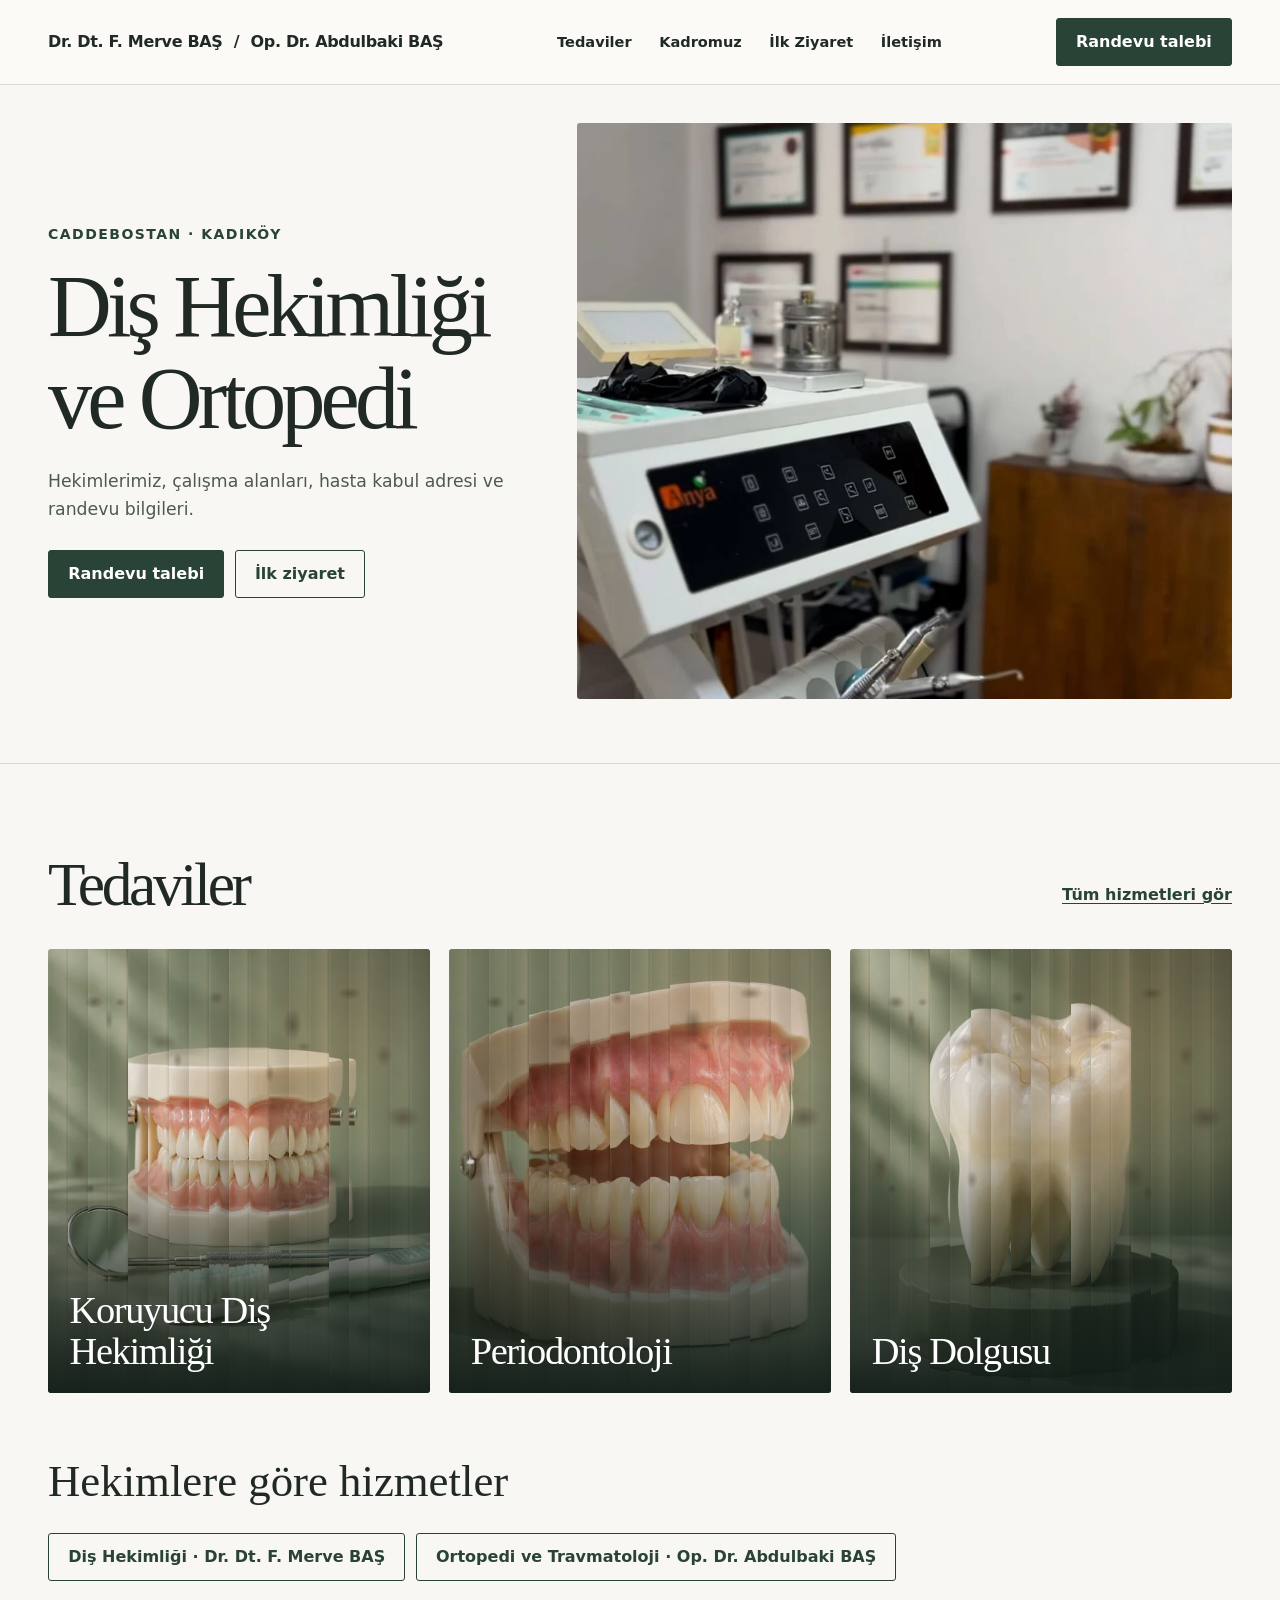
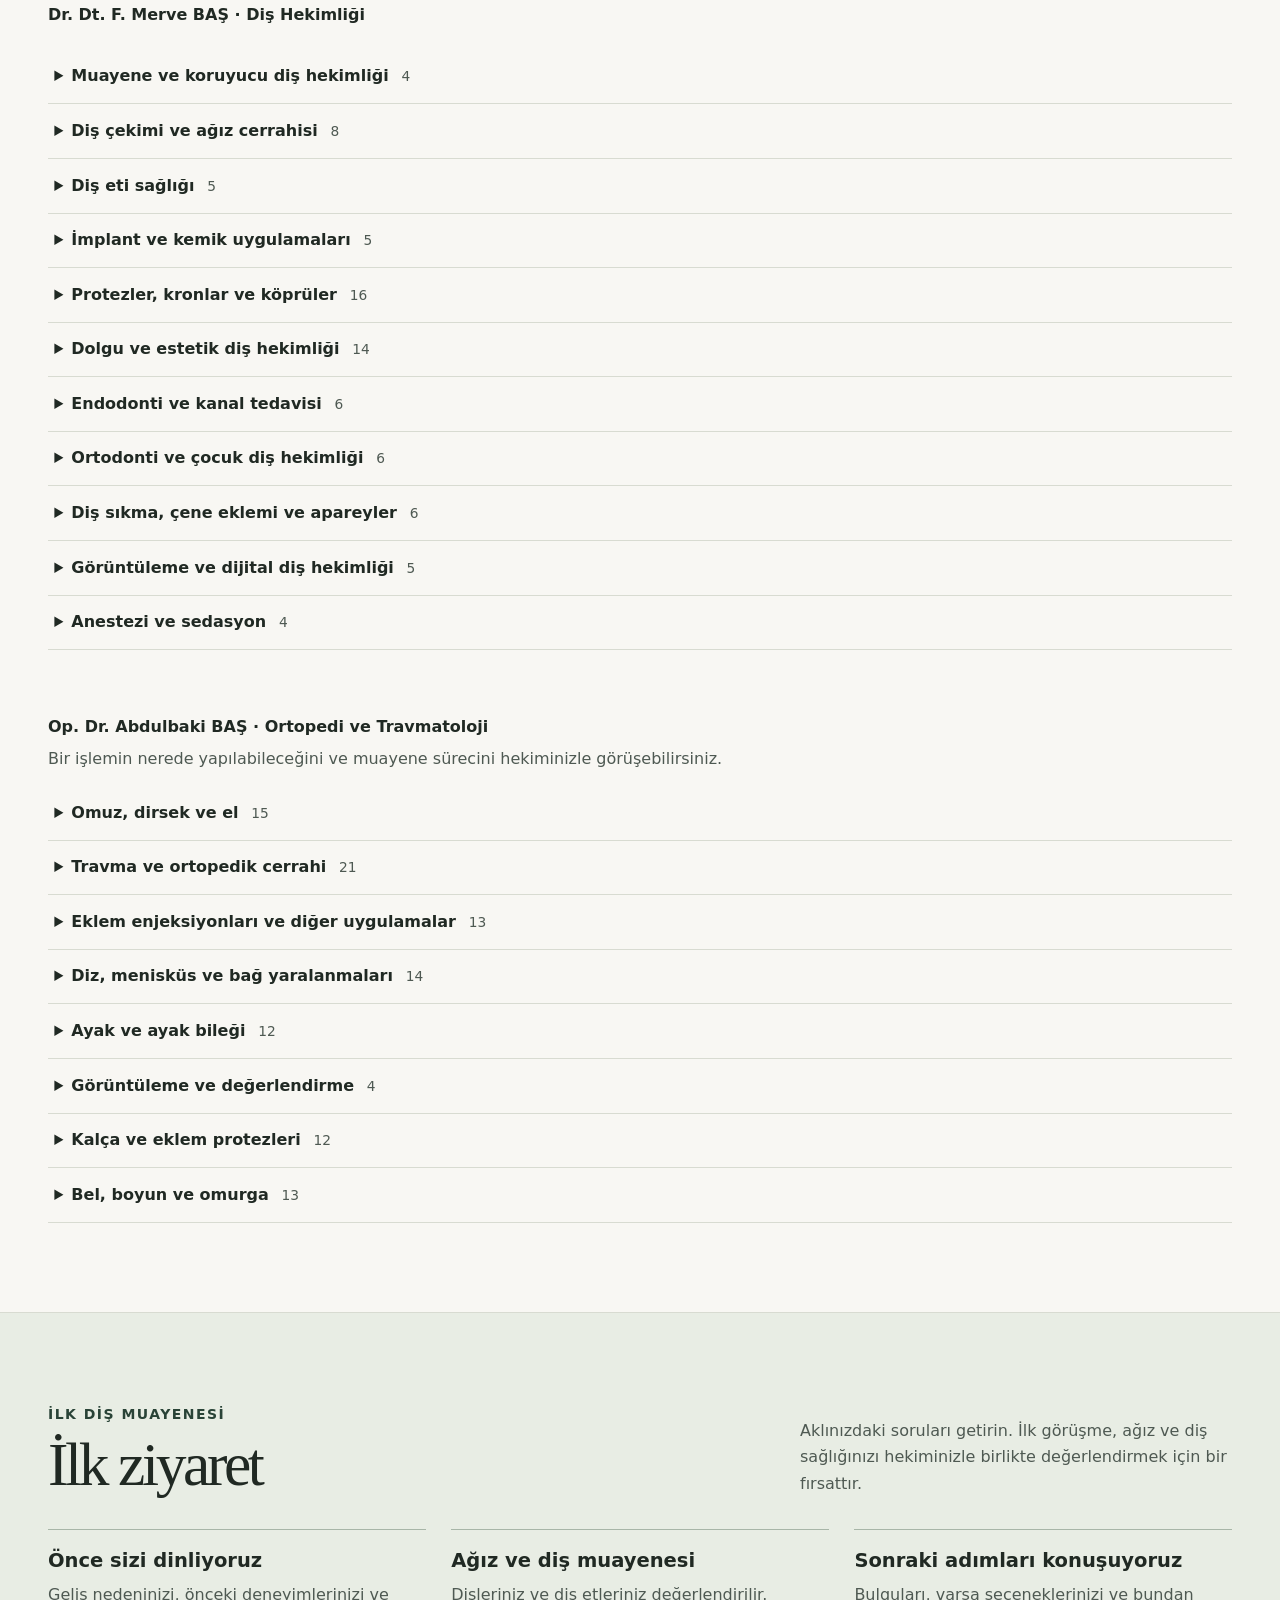
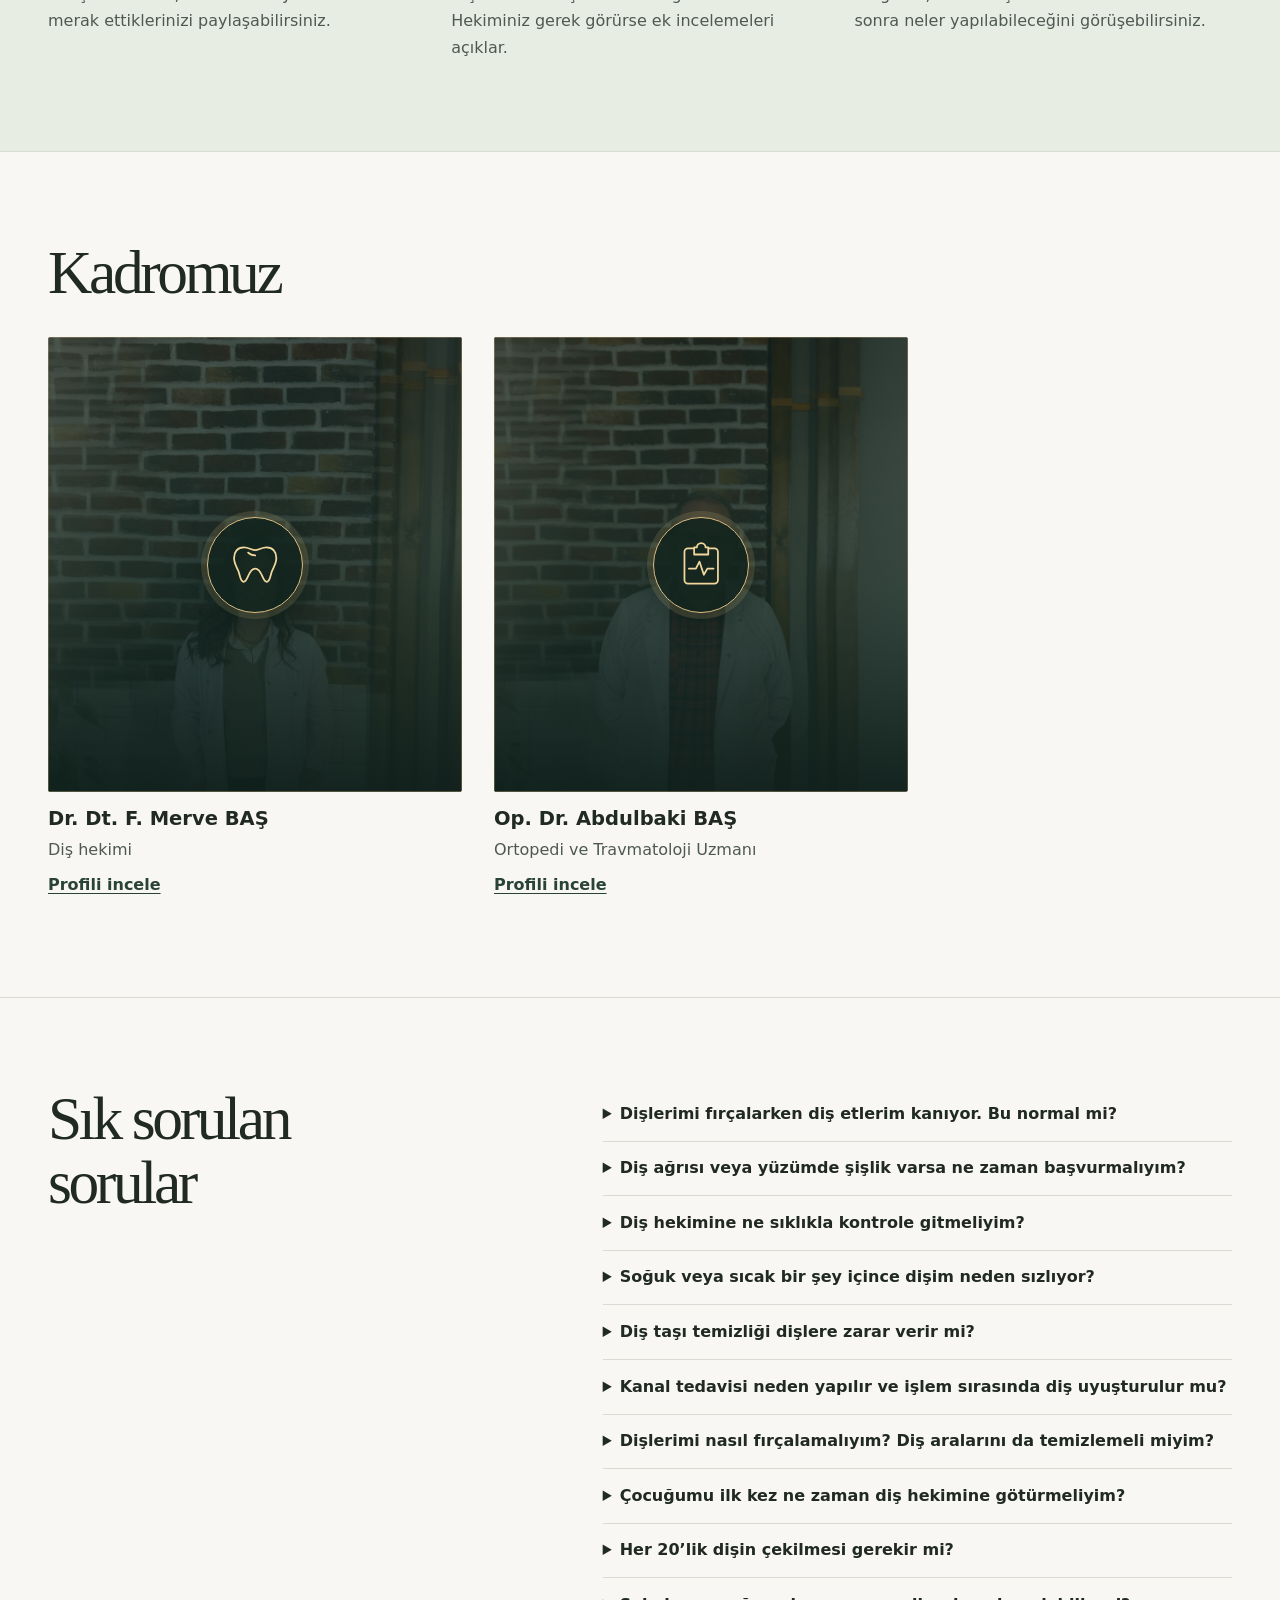
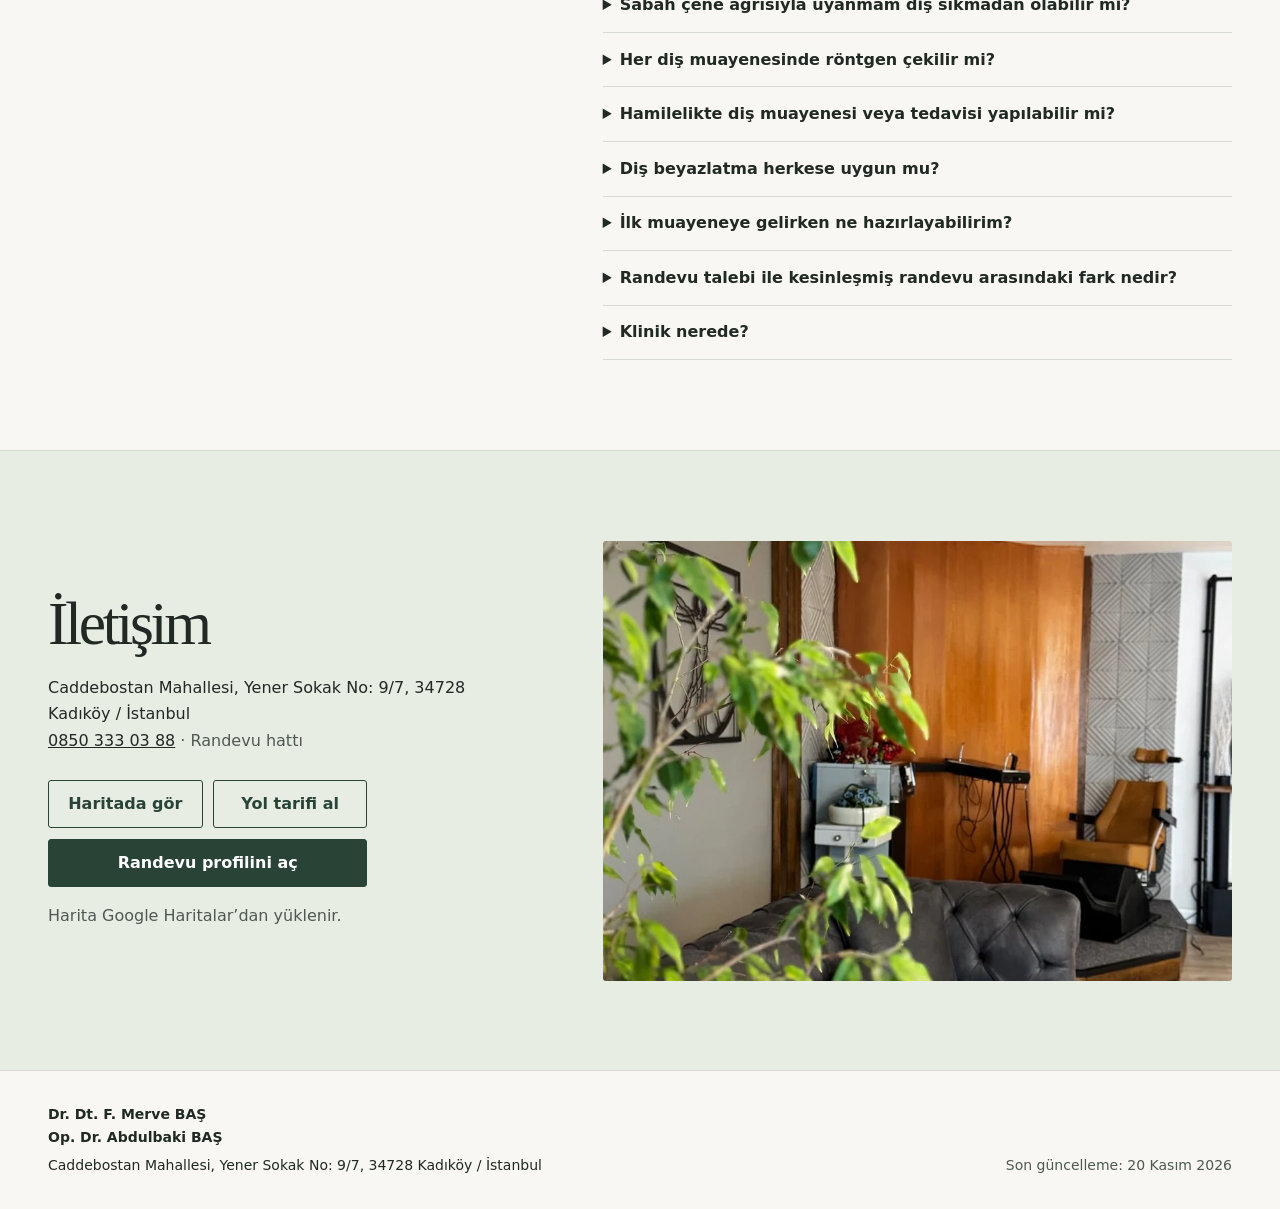
==== commit 0cf006f8: "Unify contact navigation and refine mobile portraits" ====
--- a/index.html
+++ b/index.html
@@ -1,18 +1,18 @@
 <!doctype html>
 <html lang="tr">
-<head><meta charset="utf-8"><meta name="viewport" content="width=device-width, initial-scale=1, viewport-fit=cover"><meta name="description" content="Dr. Dt. F. Merve BAŞ / Op. Dr. Abdulbaki BAŞ. Caddebostan’da hekim, hasta kabul ve iletişim bilgileri."><title>Dr. Dt. F. Merve BAŞ / Op. Dr. Abdulbaki BAŞ | Caddebostan</title><link rel="stylesheet" href="site.css?v=20261120-8"><script src="image-save-deterrent.js" defer></script><link rel="stylesheet" href="mobile-wrap.css"><script src="mobile-wrap.js" defer></script><link rel="stylesheet" href="portrait-overlay.css"><link rel="stylesheet" href="mobile-nav.css"></head>
+<head><meta charset="utf-8"><meta name="viewport" content="width=device-width, initial-scale=1, viewport-fit=cover"><meta name="description" content="Dr. Dt. F. Merve BAŞ / Op. Dr. Abdulbaki BAŞ. Caddebostan’da hekim, hasta kabul ve iletişim bilgileri."><title>Dr. Dt. F. Merve BAŞ / Op. Dr. Abdulbaki BAŞ | Caddebostan</title><link rel="stylesheet" href="site.css?v=20261120-8"><script src="image-save-deterrent.js" defer></script><link rel="stylesheet" href="mobile-wrap.css?v=2"><script src="mobile-wrap.js?v=2" defer></script><link rel="stylesheet" href="portrait-overlay.css?v=2"><link rel="stylesheet" href="mobile-nav.css"></head>
 <body><a class="skip" href="#main">İçeriğe geç</a><header class="top"><div class="wrap nav">
 <a class="brand" href="index.html"><span>Dr. Dt. F. Merve BAŞ</span> <span class="brand-divider">/</span> <span>Op. Dr. Abdulbaki BAŞ</span></a>
 <nav class="nav-links" aria-label="Ana menü">
   <a href="index.html#tedaviler"><svg aria-hidden="true" viewBox="0 0 24 24" fill="none" stroke="currentColor" stroke-width="1.6" stroke-linecap="round" stroke-linejoin="round"><path d="M4 4h6v6H4zm10 0h6v6h-6zM4 14h6v6H4zm10 0h6v6h-6z"/></svg><span>Tedaviler</span></a>
   <a href="index.html#kadromuz"><svg aria-hidden="true" viewBox="0 0 24 24" fill="none" stroke="currentColor" stroke-width="1.6" stroke-linecap="round" stroke-linejoin="round"><circle cx="12" cy="8" r="3"/><path d="M5 20v-2a5 5 0 0 1 5-5h4a5 5 0 0 1 5 5v2"/></svg><span>Kadromuz</span></a>
-  <a href="iletisim.html#randevu" class="mobile-booking" aria-label="Randevu oluştur"><svg aria-hidden="true" viewBox="0 0 24 24" fill="none" stroke="currentColor" stroke-width="1.6" stroke-linecap="round" stroke-linejoin="round"><rect x="3" y="5" width="18" height="16" rx="3"/><path d="M7 3v5m10-5v5M3 10h18m-9 3v5m-2.5-2.5h5"/></svg><span>Randevu</span></a>
+  <a href="#randevu" class="mobile-booking" aria-label="Randevu oluştur"><svg aria-hidden="true" viewBox="0 0 24 24" fill="none" stroke="currentColor" stroke-width="1.6" stroke-linecap="round" stroke-linejoin="round"><rect x="3" y="5" width="18" height="16" rx="3"/><path d="M7 3v5m10-5v5M3 10h18m-9 3v5m-2.5-2.5h5"/></svg><span>Randevu</span></a>
   <a href="index.html#ilk-ziyaret"><svg aria-hidden="true" viewBox="0 0 24 24" fill="none" stroke="currentColor" stroke-width="1.6" stroke-linecap="round" stroke-linejoin="round"><path d="M9 4H6a2 2 0 0 0-2 2v14h16V6a2 2 0 0 0-2-2h-3M9 3h6v4H9zm-1 9h8m-8 4h6"/></svg><span>İlk Ziyaret</span></a>
-  <a href="iletisim.html"><svg aria-hidden="true" viewBox="0 0 24 24" fill="none" stroke="currentColor" stroke-width="1.6" stroke-linecap="round" stroke-linejoin="round"><path d="M20 10c0 5-8 10-8 10S4 15 4 10a8 8 0 1 1 16 0Z"/><circle cx="12" cy="10" r="2.5"/></svg><span>İletişim</span></a>
+  <a href="#iletisim"><svg aria-hidden="true" viewBox="0 0 24 24" fill="none" stroke="currentColor" stroke-width="1.6" stroke-linecap="round" stroke-linejoin="round"><path d="M20 10c0 5-8 10-8 10S4 15 4 10a8 8 0 1 1 16 0Z"/><circle cx="12" cy="10" r="2.5"/></svg><span>İletişim</span></a>
 </nav>
-<a class="button" href="iletisim.html#randevu">Randevu talebi</a></div></header>
+<a class="button" href="#randevu">Randevu talebi</a></div></header>
 <main id="main">
-<div class="wrap hero"><div><p class="eyebrow">Caddebostan · Kadıköy</p><h1 data-mobile-wrap data-wrap-before="Ortopedi">Diş Hekimliği ve Ortopedi</h1><p class="lede">Hekimlerimiz, çalışma alanları, hasta kabul adresi ve randevu bilgileri.</p><div class="actions"><a class="button" href="iletisim.html#randevu">Randevu talebi</a><a class="button secondary" href="#ilk-ziyaret">İlk ziyaret</a></div></div>
+<div class="wrap hero"><div><p class="eyebrow">Caddebostan · Kadıköy</p><h1 class="hero-title">Diş Hekimliği ve <br class="hero-title-break">Ortopedi</h1><p class="lede">Hekimlerimiz, çalışma alanları, hasta kabul adresi ve randevu bilgileri.</p><div class="actions"><a class="button" href="#randevu">Randevu talebi</a><a class="button secondary" href="#ilk-ziyaret">İlk ziyaret</a></div></div>
 <figure class="hero-photo"><img draggable="false" src="assets/klinik-muayene.webp" width="900" height="1600" alt="Sertifika duvarı ve diş hekimliği ünitesi" fetchpriority="high"></figure></div>
 <section id="tedaviler" class="content"><div class="wrap"><div class="section-head"><h2>Tedaviler</h2><a class="link" href="#hizmetler">Tüm hizmetleri gör</a></div><div class="cards treatment-grid"><article class="card treatment-card"><a class="treatment-link" href="muayene.html"><div class="mirror" data-mirror-slat data-slat-count="19" data-distortion-strength="0.95"><picture><img draggable="false" src="assets/exam-editorial.webp" srcset="assets/exam-editorial-small.webp 520w, assets/exam-editorial.webp 800w" sizes="(max-width: 680px) calc(100vw - 32px), 450px" alt="" width="800" height="1000" loading="lazy"></picture></div><h3 data-mobile-wrap>Koruyucu Diş Hekimliği</h3></a></article><article class="card treatment-card"><a class="treatment-link" href="dis-eti.html"><div class="mirror" data-mirror-slat data-slat-count="19" data-distortion-strength="0.95"><picture><img draggable="false" src="assets/gum-editorial.webp" srcset="assets/gum-editorial-small.webp 520w, assets/gum-editorial.webp 800w" sizes="(max-width: 680px) calc(100vw - 32px), 450px" alt="" width="800" height="1000" loading="lazy"></picture></div><h3 data-mobile-wrap>Periodontoloji</h3></a></article><article class="card treatment-card"><a class="treatment-link" href="restorasyon.html"><div class="mirror" data-mirror-slat data-slat-count="19" data-distortion-strength="0.95"><picture><img draggable="false" src="assets/repair-editorial.webp" srcset="assets/repair-editorial-small.webp 520w, assets/repair-editorial.webp 800w" sizes="(max-width: 680px) calc(100vw - 32px), 450px" alt="" width="800" height="1000" loading="lazy"></picture></div><h3 data-mobile-wrap>Diş Dolgusu</h3></a></article></div><div class="services" id="hizmetler"><h3>Hekimlere göre hizmetler</h3>
 <nav class="actions service-navigation" aria-label="Hekime göre hizmetler"><a class="button secondary" href="#dis-hekimligi-hizmetleri"><span data-mobile-wrap>Diş Hekimliği · Dr. Dt. F. Merve BAŞ</span></a><a class="button secondary orthopedic-nav-button" href="#ortopedi-hizmetleri"><span>Ortopedi ve Travmatoloji<span class="orthopedic-nav-divider"> · </span><span class="orthopedic-nav-name">Op. Dr. Abdulbaki BAŞ</span></span></a></nav>
@@ -54,9 +54,9 @@
 <details><summary>Diş beyazlatma herkese uygun mu?</summary><p>Uygunluk, diş ve diş eti sağlığı değerlendirildikten sonra belirlenir. Beyazlatma doğal dişlerin rengini açabilir. Kron ve protezlerin rengini değiştirmez ve işlem sonrasında geçici hassasiyet görülebilir.</p></details>
 <details><summary>İlk muayeneye gelirken ne hazırlayabilirim?</summary><p>Kullandığınız ilaçların listesini ve varsa ilgili önceki tetkiklerinizi yanınızda bulundurabilirsiniz. Kliniğe özel hazırlık bilgilerini randevu görüşmesinde teyit edin.</p></details>
 <details><summary>Randevu talebi ile kesinleşmiş randevu arasındaki fark nedir?</summary><p>Talep, görüşme isteğinizi iletir. Tarih ve saat ancak klinikten doğrulama geldiğinde kesinleşir.</p></details>
-<details><summary>Klinik nerede?</summary><p>Caddebostan Mahallesi, Yener Sokak No: 9/7, 34728 Kadıköy / İstanbul. <a href="iletisim.html">Adres ve yol tarifi</a>.</p></details>
+<details><summary>Klinik nerede?</summary><p>Caddebostan Mahallesi, Yener Sokak No: 9/7, 34728 Kadıköy / İstanbul. <a href="#iletisim">Adres ve yol tarifi</a>.</p></details>
 </div></div></section>
-<section class="content contact" id="iletisim"><div class="wrap split"><div><h2>İletişim</h2><address>Caddebostan Mahallesi, Yener Sokak No: 9/7, 34728 Kadıköy / İstanbul<br><a href="tel:+908503330388">0850 333 03 88</a> <span class="muted">· Randevu hattı</span></address><div class="actions contact-actions"><button class="button secondary" type="button" data-map-toggle aria-expanded="false" aria-controls="klinik-haritasi">Haritada gör</button><a class="button secondary" href="https://www.google.com/maps/dir/?api=1&amp;destination=Caddebostan%20Mahallesi%2C%20Yener%20Sokak%20No%3A%209%2F7%2C%2034728%20Kad%C4%B1k%C3%B6y%20%2F%20%C4%B0stanbul">Yol tarifi al</a><a class="button contact-booking" href="https://www.doktortakvimi.com/profil/fatma-merve-bas">Randevu profilini aç</a></div><p class="form-note muted">Harita Google Haritalar’dan yüklenir.</p></div><figure><img draggable="false" class="location-photo" src="assets/klinik-ic-mekan.webp" width="900" height="1600" alt="Kliniğin bitkili ve ahşap panelli iç mekânı" loading="lazy"></figure></div><div class="wrap inline-map" id="klinik-haritasi" hidden><iframe class="map-frame" title="Kliniğin Google Haritalar konumu" data-src="https://www.google.com/maps/embed?pb=!1m18!1m12!1m3!1d12051.16964475028!2d29.06039986023605!3d40.96412624170423!2m3!1f0!2f0!3f0!3m2!1i1024!2i768!4f13.1!3m3!1m2!1s0x14cac7f939e9f27d%3A0xe9f149d7b28a7119!2sDr.%20Dt.%20F.%20Merve%20BA%C5%9E%20%2F%20Op.%20Dr.%20Abdulbaki%20BA%C5%9E!5e0!3m2!1str!2str!4v1795137170859!5m2!1str!2str" referrerpolicy="strict-origin-when-cross-origin" allowfullscreen></iframe></div></section></main><footer class="footer"><div class="wrap footer-layout"><div class="footer-address"><p><strong>Dr. Dt. F. Merve BAŞ</strong></p><p><strong>Op. Dr. Abdulbaki BAŞ</strong></p><p>Caddebostan Mahallesi, Yener Sokak No: 9/7, 34728 Kadıköy / İstanbul</p><p><a href="kvkk.html">Gizlilik ve dış bağlantılar</a></p></div><p class="footer-updated">Son güncelleme: <time datetime="2026-11-20">20 Kasım 2026</time></p></div></footer>
+<section class="content contact" id="iletisim"><div class="wrap split"><div><h2>İletişim</h2><address>Caddebostan Mahallesi, Yener Sokak No: 9/7, 34728 Kadıköy / İstanbul<br><a href="tel:+908503330388">0850 333 03 88</a> <span class="muted">· Randevu hattı</span></address><div class="actions contact-actions"><button class="button secondary" type="button" data-map-toggle aria-expanded="false" aria-controls="klinik-haritasi">Haritada gör</button><a class="button secondary" href="https://www.google.com/maps/dir/?api=1&amp;destination=Caddebostan%20Mahallesi%2C%20Yener%20Sokak%20No%3A%209%2F7%2C%2034728%20Kad%C4%B1k%C3%B6y%20%2F%20%C4%B0stanbul">Yol tarifi al</a><a id="randevu" class="button contact-booking" href="https://www.doktortakvimi.com/profil/fatma-merve-bas">Randevu profilini aç</a></div><p class="form-note muted">Harita Google Haritalar’dan yüklenir.</p></div><figure><img draggable="false" class="location-photo" src="assets/klinik-ic-mekan.webp" width="900" height="1600" alt="Kliniğin bitkili ve ahşap panelli iç mekânı" loading="lazy"></figure></div><div class="wrap inline-map" id="klinik-haritasi" hidden><iframe class="map-frame" title="Kliniğin Google Haritalar konumu" data-src="https://www.google.com/maps/embed?pb=!1m18!1m12!1m3!1d12051.16964475028!2d29.06039986023605!3d40.96412624170423!2m3!1f0!2f0!3f0!3m2!1i1024!2i768!4f13.1!3m3!1m2!1s0x14cac7f939e9f27d%3A0xe9f149d7b28a7119!2sDr.%20Dt.%20F.%20Merve%20BA%C5%9E%20%2F%20Op.%20Dr.%20Abdulbaki%20BA%C5%9E!5e0!3m2!1str!2str!4v1795137170859!5m2!1str!2str" referrerpolicy="strict-origin-when-cross-origin" allowfullscreen></iframe></div></section></main><footer class="footer"><div class="wrap footer-layout"><div class="footer-address"><p><strong>Dr. Dt. F. Merve BAŞ</strong></p><p><strong>Op. Dr. Abdulbaki BAŞ</strong></p><p>Caddebostan Mahallesi, Yener Sokak No: 9/7, 34728 Kadıköy / İstanbul</p></div><p class="footer-updated">Son güncelleme: <time datetime="2026-11-20">20 Kasım 2026</time></p></div></footer>
 <script type="module" src="mirror-slat.js?v=20261120-9"></script>
 <script src="map-toggle.js" defer></script>
 </body></html>
--- a/mobile-wrap.css
+++ b/mobile-wrap.css
@@ -1,3 +1,7 @@
+.hero-title-break {
+  display: none;
+}
+
 @media (max-width: 680px) {
   [data-mobile-wrap] {
     min-width: 0;
@@ -5,7 +9,12 @@
     text-wrap: balance;
   }
 
-  .hero h1[data-mobile-wrap] {
-    font-size: clamp(2.5rem, 7.5vw, 3.3rem);
+  .hero .hero-title {
+    font-size: clamp(2rem, 8.25vw, 3.3rem);
+    overflow-wrap: anywhere;
+  }
+
+  .hero-title-break {
+    display: block;
   }
 }
--- a/portrait-overlay.css
+++ b/portrait-overlay.css
@@ -1,8 +1,8 @@
 /* The existing reflection and mobile reveal state also work without this stylesheet. */
 #kadromuz .portrait-overlay {
-  --band: clamp(78px, 24%, 102px);
+  --band: clamp(44px, 12%, 51px);
   --emblem-size: clamp(72px, 24cqw, 96px);
-  --emblem-rest: .4;
+  --emblem-rest: .32;
   --center-x: 50%;
   --center-y: 50%;
   --emblem-scale: 1;
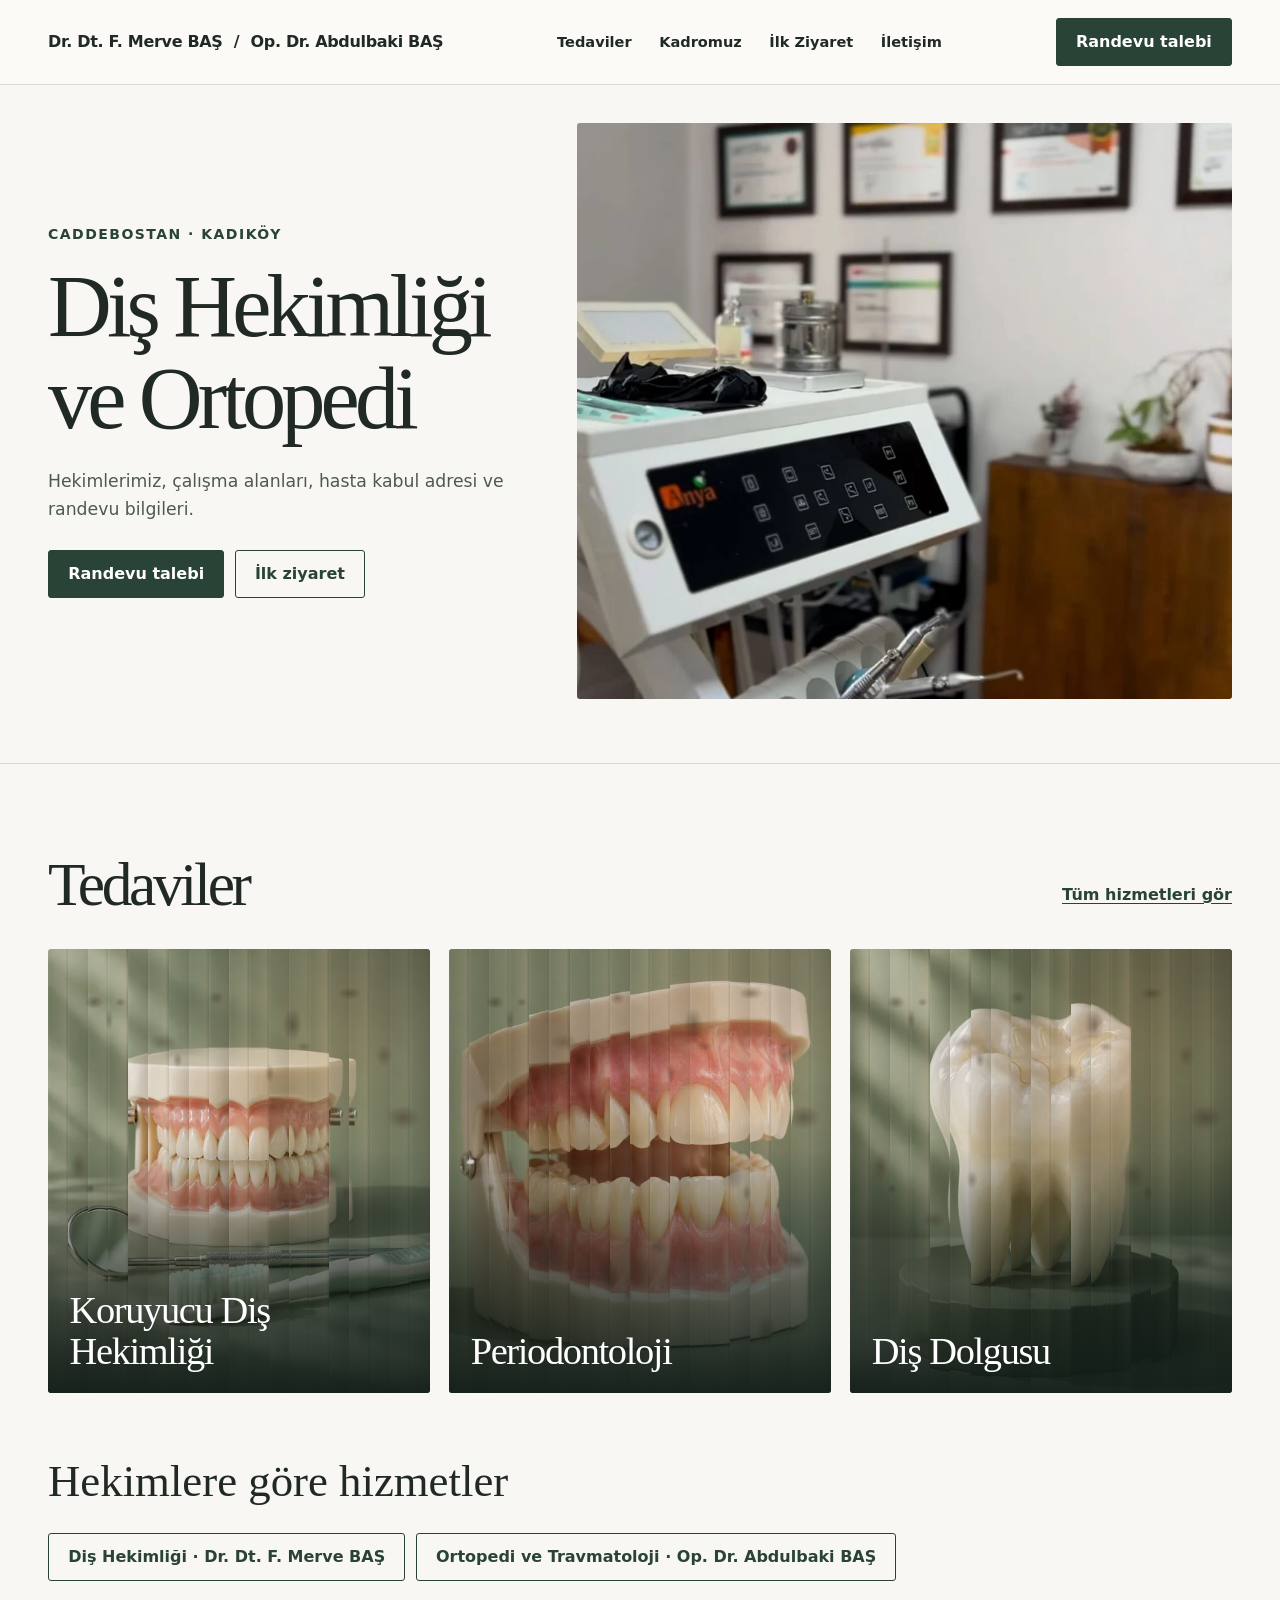
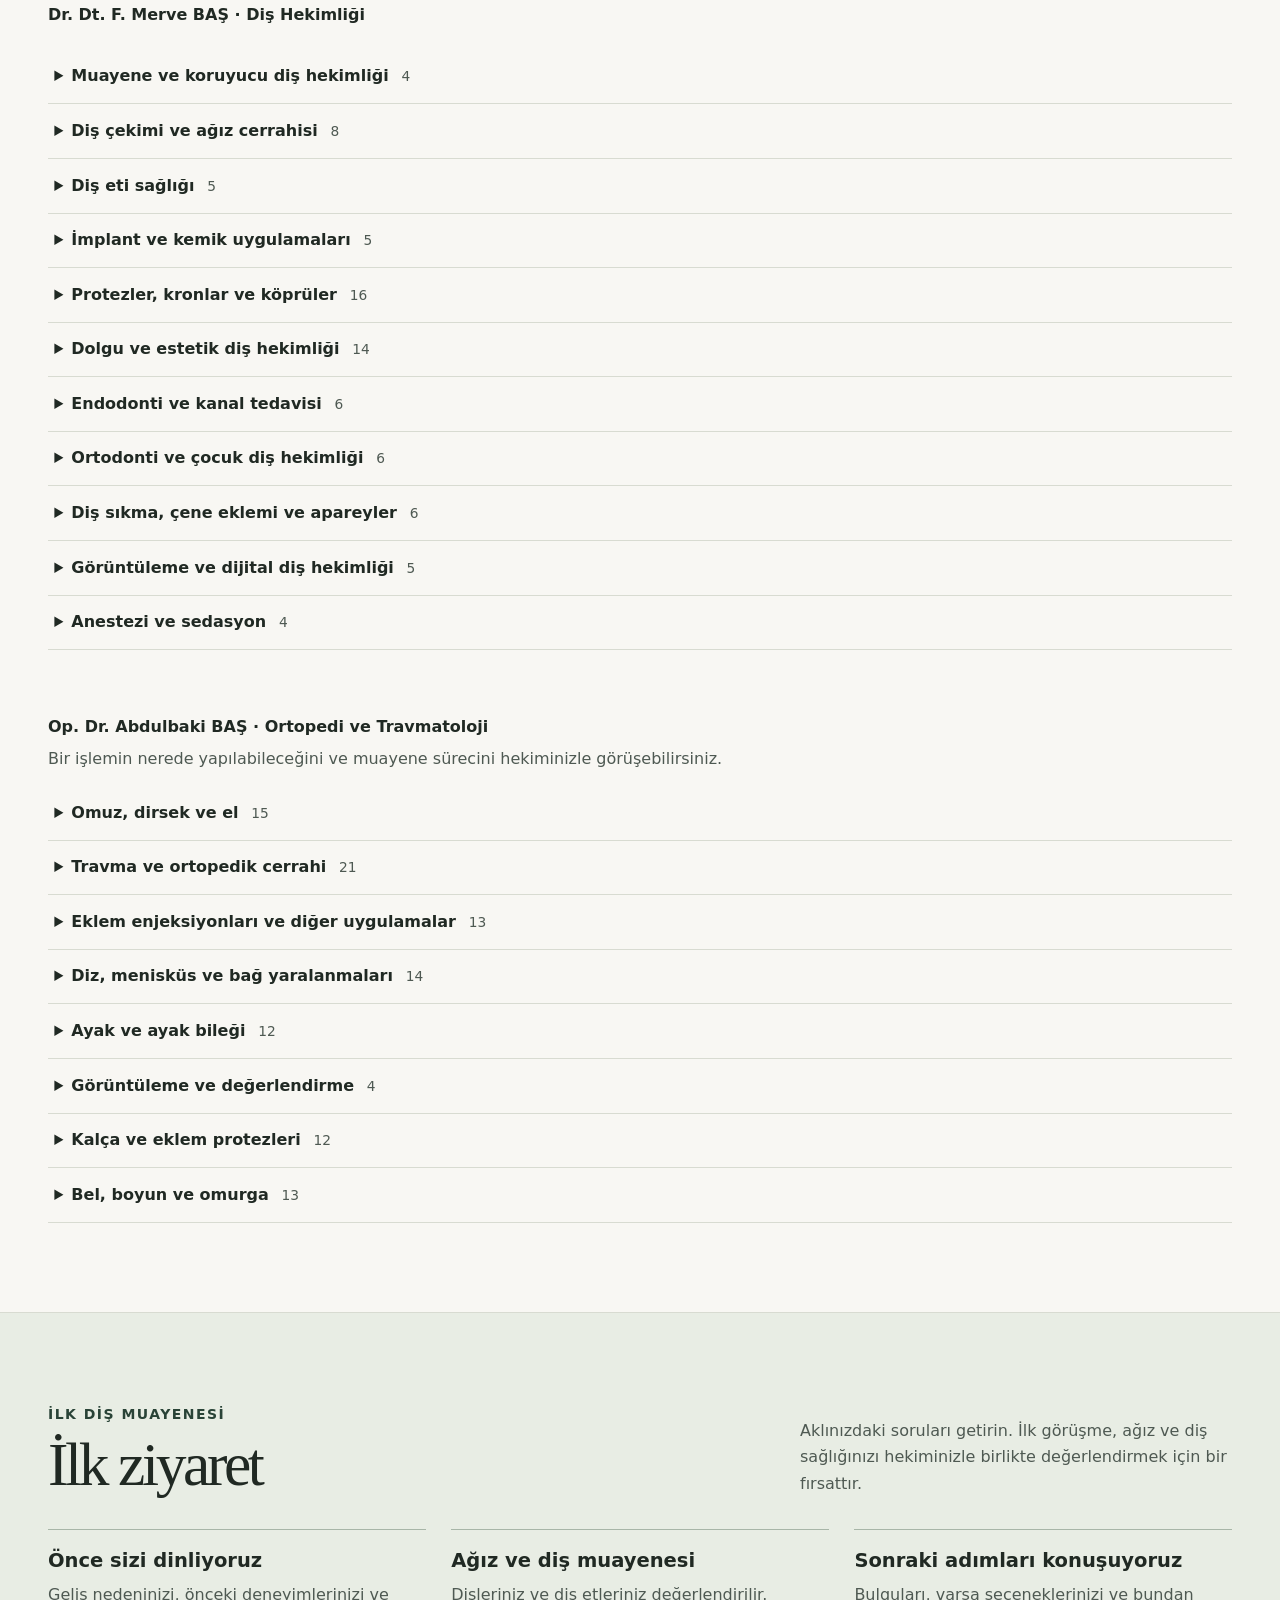
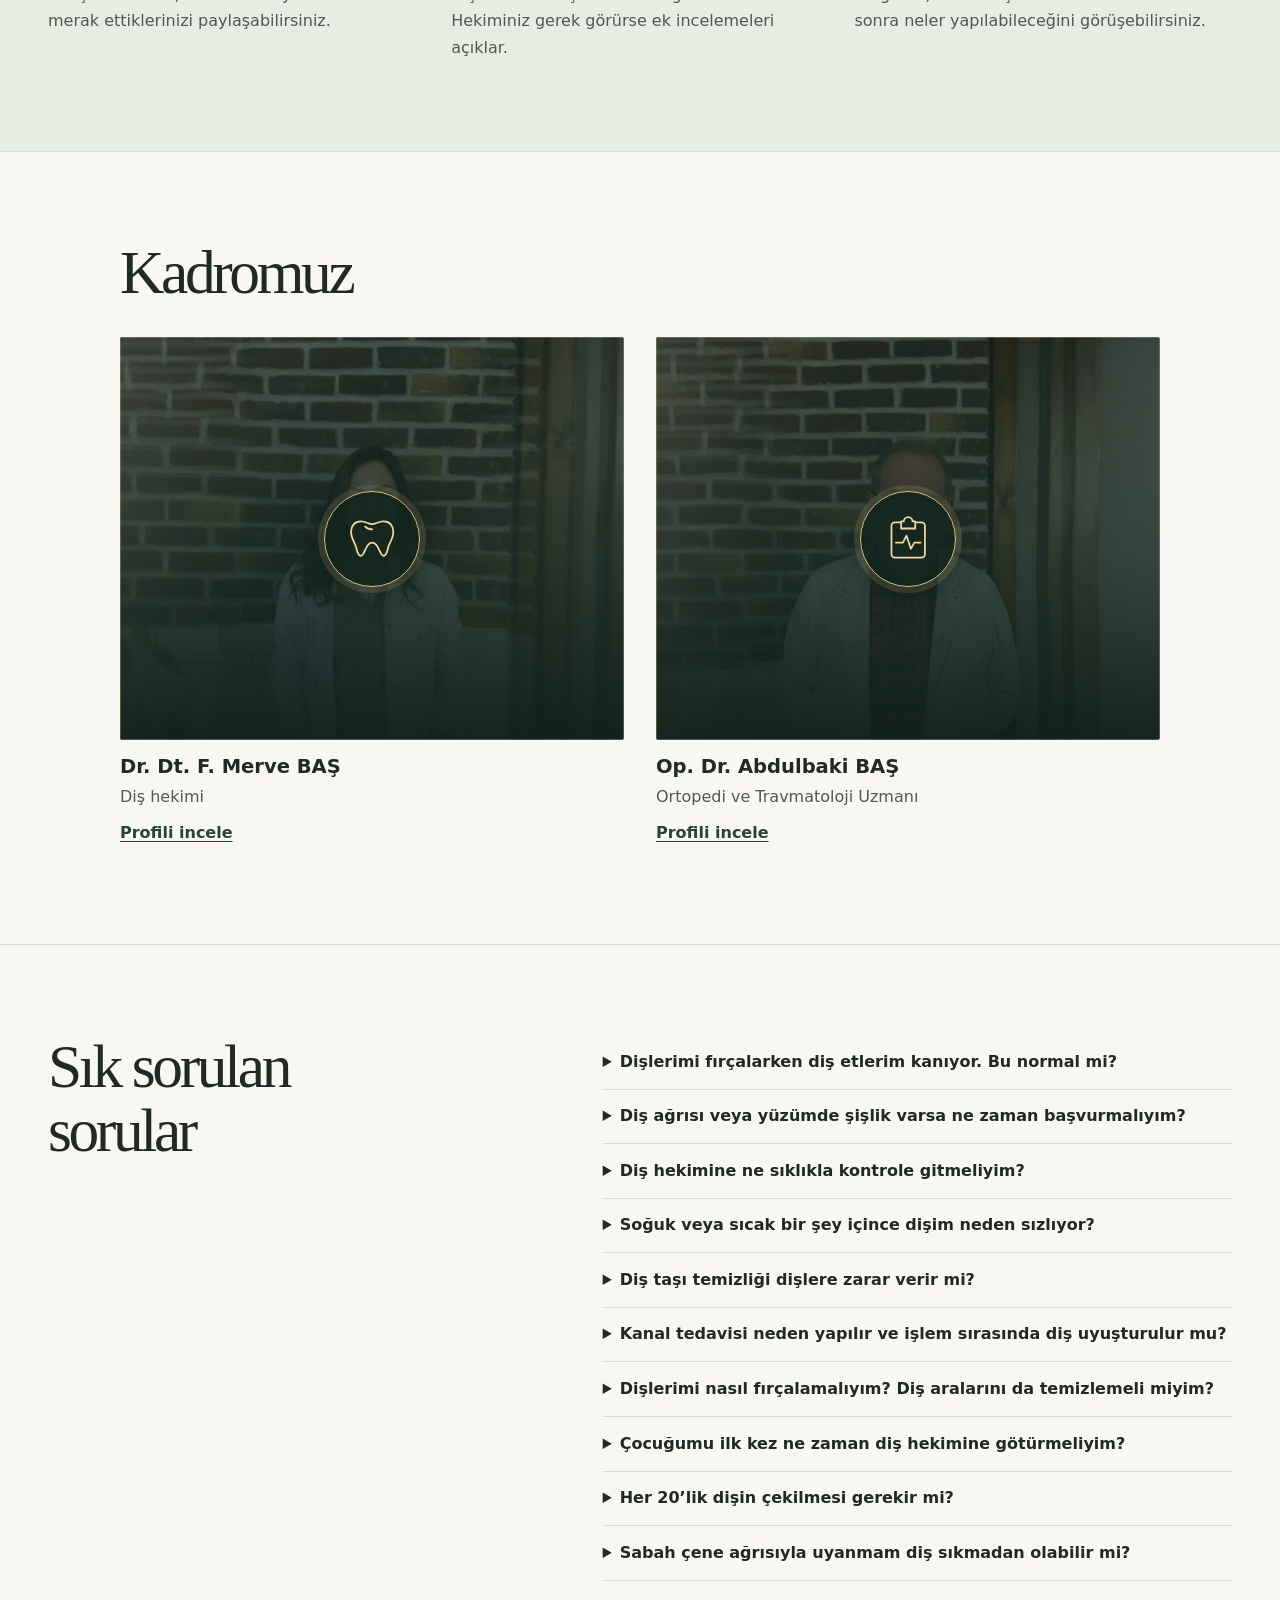
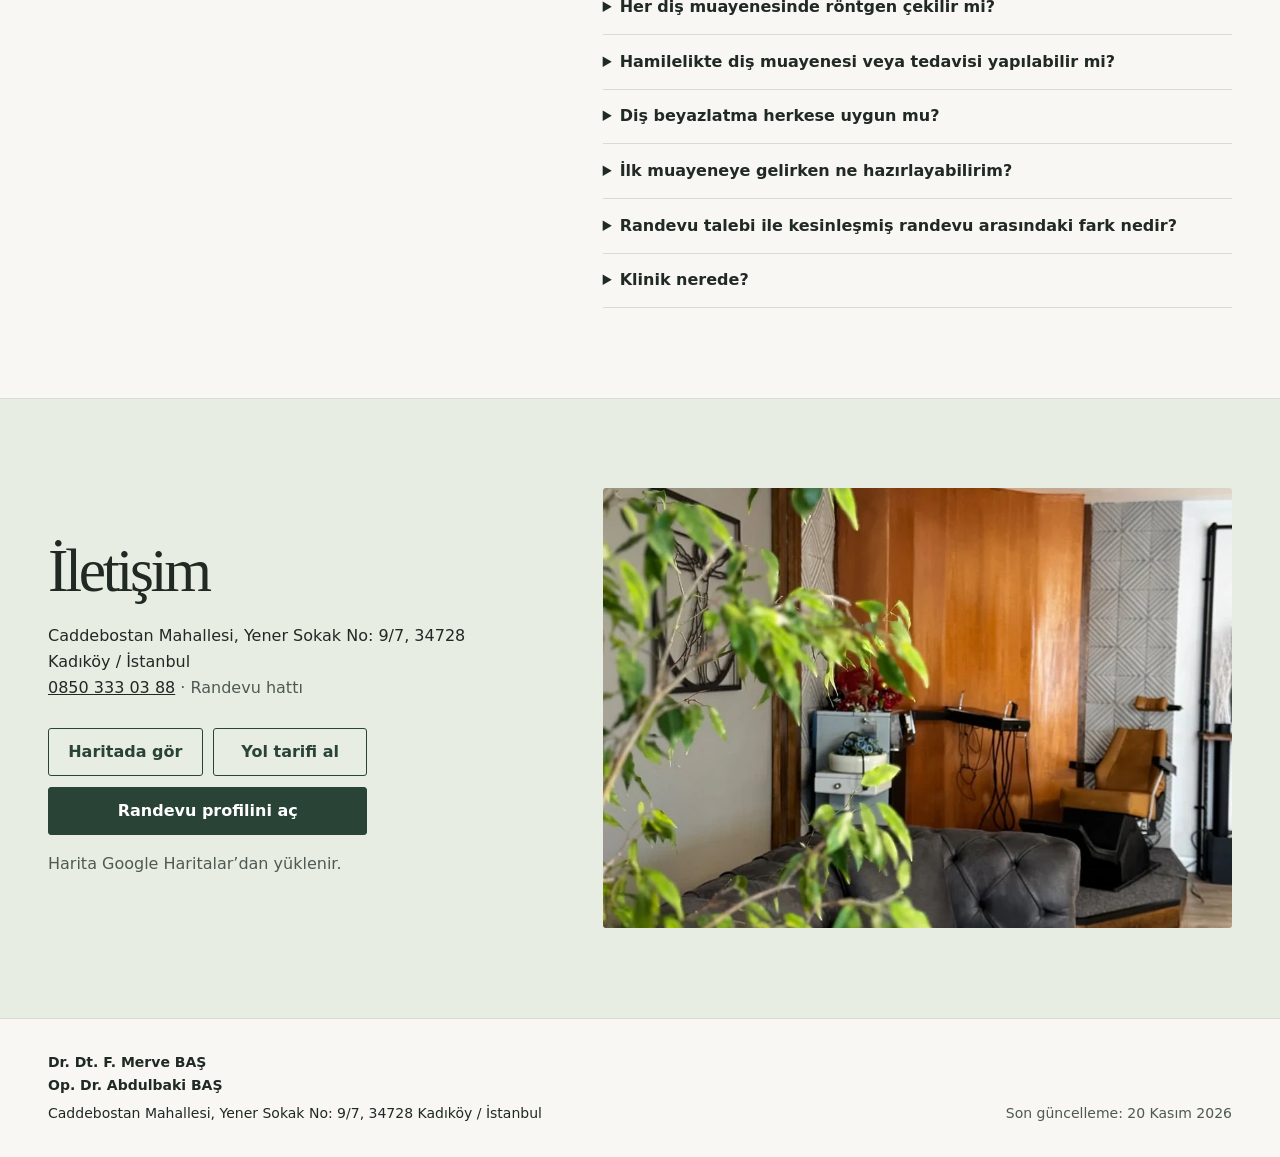
==== commit 63c334c8: "Align physician profiles on desktop" ====
--- a/index.html
+++ b/index.html
@@ -1,6 +1,6 @@
 <!doctype html>
 <html lang="tr">
-<head><meta charset="utf-8"><meta name="viewport" content="width=device-width, initial-scale=1, viewport-fit=cover"><meta name="description" content="Dr. Dt. F. Merve BAŞ / Op. Dr. Abdulbaki BAŞ. Caddebostan’da hekim, hasta kabul ve iletişim bilgileri."><title>Dr. Dt. F. Merve BAŞ / Op. Dr. Abdulbaki BAŞ | Caddebostan</title><link rel="stylesheet" href="site.css?v=20261120-8"><script src="image-save-deterrent.js" defer></script><link rel="stylesheet" href="mobile-wrap.css?v=2"><script src="mobile-wrap.js?v=2" defer></script><link rel="stylesheet" href="portrait-overlay.css?v=2"><link rel="stylesheet" href="mobile-nav.css"></head>
+<head><meta charset="utf-8"><meta name="viewport" content="width=device-width, initial-scale=1, viewport-fit=cover"><meta name="description" content="Dr. Dt. F. Merve BAŞ / Op. Dr. Abdulbaki BAŞ. Caddebostan’da hekim, hasta kabul ve iletişim bilgileri."><title>Dr. Dt. F. Merve BAŞ / Op. Dr. Abdulbaki BAŞ | Caddebostan</title><link rel="stylesheet" href="site.css?v=20261120-desktop"><script src="image-save-deterrent.js" defer></script><link rel="stylesheet" href="mobile-wrap.css?v=2"><script src="mobile-wrap.js?v=3" defer></script><link rel="stylesheet" href="portrait-overlay.css?v=2"><link rel="stylesheet" href="mobile-nav.css"></head>
 <body><a class="skip" href="#main">İçeriğe geç</a><header class="top"><div class="wrap nav">
 <a class="brand" href="index.html"><span>Dr. Dt. F. Merve BAŞ</span> <span class="brand-divider">/</span> <span>Op. Dr. Abdulbaki BAŞ</span></a>
 <nav class="nav-links" aria-label="Ana menü">
@@ -12,7 +12,7 @@
 </nav>
 <a class="button" href="#randevu">Randevu talebi</a></div></header>
 <main id="main">
-<div class="wrap hero"><div><p class="eyebrow">Caddebostan · Kadıköy</p><h1 class="hero-title">Diş Hekimliği ve <br class="hero-title-break">Ortopedi</h1><p class="lede">Hekimlerimiz, çalışma alanları, hasta kabul adresi ve randevu bilgileri.</p><div class="actions"><a class="button" href="#randevu">Randevu talebi</a><a class="button secondary" href="#ilk-ziyaret">İlk ziyaret</a></div></div>
+<div class="wrap hero"><div><p class="eyebrow">Caddebostan · Kadıköy</p><h1 class="hero-title">Diş Hekimliği <br class="hero-title-break">ve Ortopedi</h1><p class="lede">Hekimlerimiz, çalışma alanları, hasta kabul adresi ve randevu bilgileri.</p><div class="actions"><a class="button" href="#randevu">Randevu talebi</a><a class="button secondary" href="#ilk-ziyaret">İlk ziyaret</a></div></div>
 <figure class="hero-photo"><img draggable="false" src="assets/klinik-muayene.webp" width="900" height="1600" alt="Sertifika duvarı ve diş hekimliği ünitesi" fetchpriority="high"></figure></div>
 <section id="tedaviler" class="content"><div class="wrap"><div class="section-head"><h2>Tedaviler</h2><a class="link" href="#hizmetler">Tüm hizmetleri gör</a></div><div class="cards treatment-grid"><article class="card treatment-card"><a class="treatment-link" href="muayene.html"><div class="mirror" data-mirror-slat data-slat-count="19" data-distortion-strength="0.95"><picture><img draggable="false" src="assets/exam-editorial.webp" srcset="assets/exam-editorial-small.webp 520w, assets/exam-editorial.webp 800w" sizes="(max-width: 680px) calc(100vw - 32px), 450px" alt="" width="800" height="1000" loading="lazy"></picture></div><h3 data-mobile-wrap>Koruyucu Diş Hekimliği</h3></a></article><article class="card treatment-card"><a class="treatment-link" href="dis-eti.html"><div class="mirror" data-mirror-slat data-slat-count="19" data-distortion-strength="0.95"><picture><img draggable="false" src="assets/gum-editorial.webp" srcset="assets/gum-editorial-small.webp 520w, assets/gum-editorial.webp 800w" sizes="(max-width: 680px) calc(100vw - 32px), 450px" alt="" width="800" height="1000" loading="lazy"></picture></div><h3 data-mobile-wrap>Periodontoloji</h3></a></article><article class="card treatment-card"><a class="treatment-link" href="restorasyon.html"><div class="mirror" data-mirror-slat data-slat-count="19" data-distortion-strength="0.95"><picture><img draggable="false" src="assets/repair-editorial.webp" srcset="assets/repair-editorial-small.webp 520w, assets/repair-editorial.webp 800w" sizes="(max-width: 680px) calc(100vw - 32px), 450px" alt="" width="800" height="1000" loading="lazy"></picture></div><h3 data-mobile-wrap>Diş Dolgusu</h3></a></article></div><div class="services" id="hizmetler"><h3>Hekimlere göre hizmetler</h3>
 <nav class="actions service-navigation" aria-label="Hekime göre hizmetler"><a class="button secondary" href="#dis-hekimligi-hizmetleri"><span data-mobile-wrap>Diş Hekimliği · Dr. Dt. F. Merve BAŞ</span></a><a class="button secondary orthopedic-nav-button" href="#ortopedi-hizmetleri"><span>Ortopedi ve Travmatoloji<span class="orthopedic-nav-divider"> · </span><span class="orthopedic-nav-name">Op. Dr. Abdulbaki BAŞ</span></span></a></nav>
--- a/site.css
+++ b/site.css
@@ -187,3 +187,26 @@
 
 /* Suppress the image callout where the touch browser supports it. */
 img{-webkit-touch-callout:none}
+
+@media (min-width: 681px) {
+  #kadromuz > .wrap {
+    max-width: 1040px;
+  }
+
+  #kadromuz .profiles {
+    max-width: none;
+    grid-template-columns: repeat(2, minmax(0, 1fr));
+  }
+
+  #kadromuz .portrait-glass {
+    aspect-ratio: 5 / 4;
+  }
+
+  #kadromuz .portrait-merve {
+    object-position: center 85%;
+  }
+
+  #kadromuz .portrait-abdulbaki {
+    object-position: center 56%;
+  }
+}
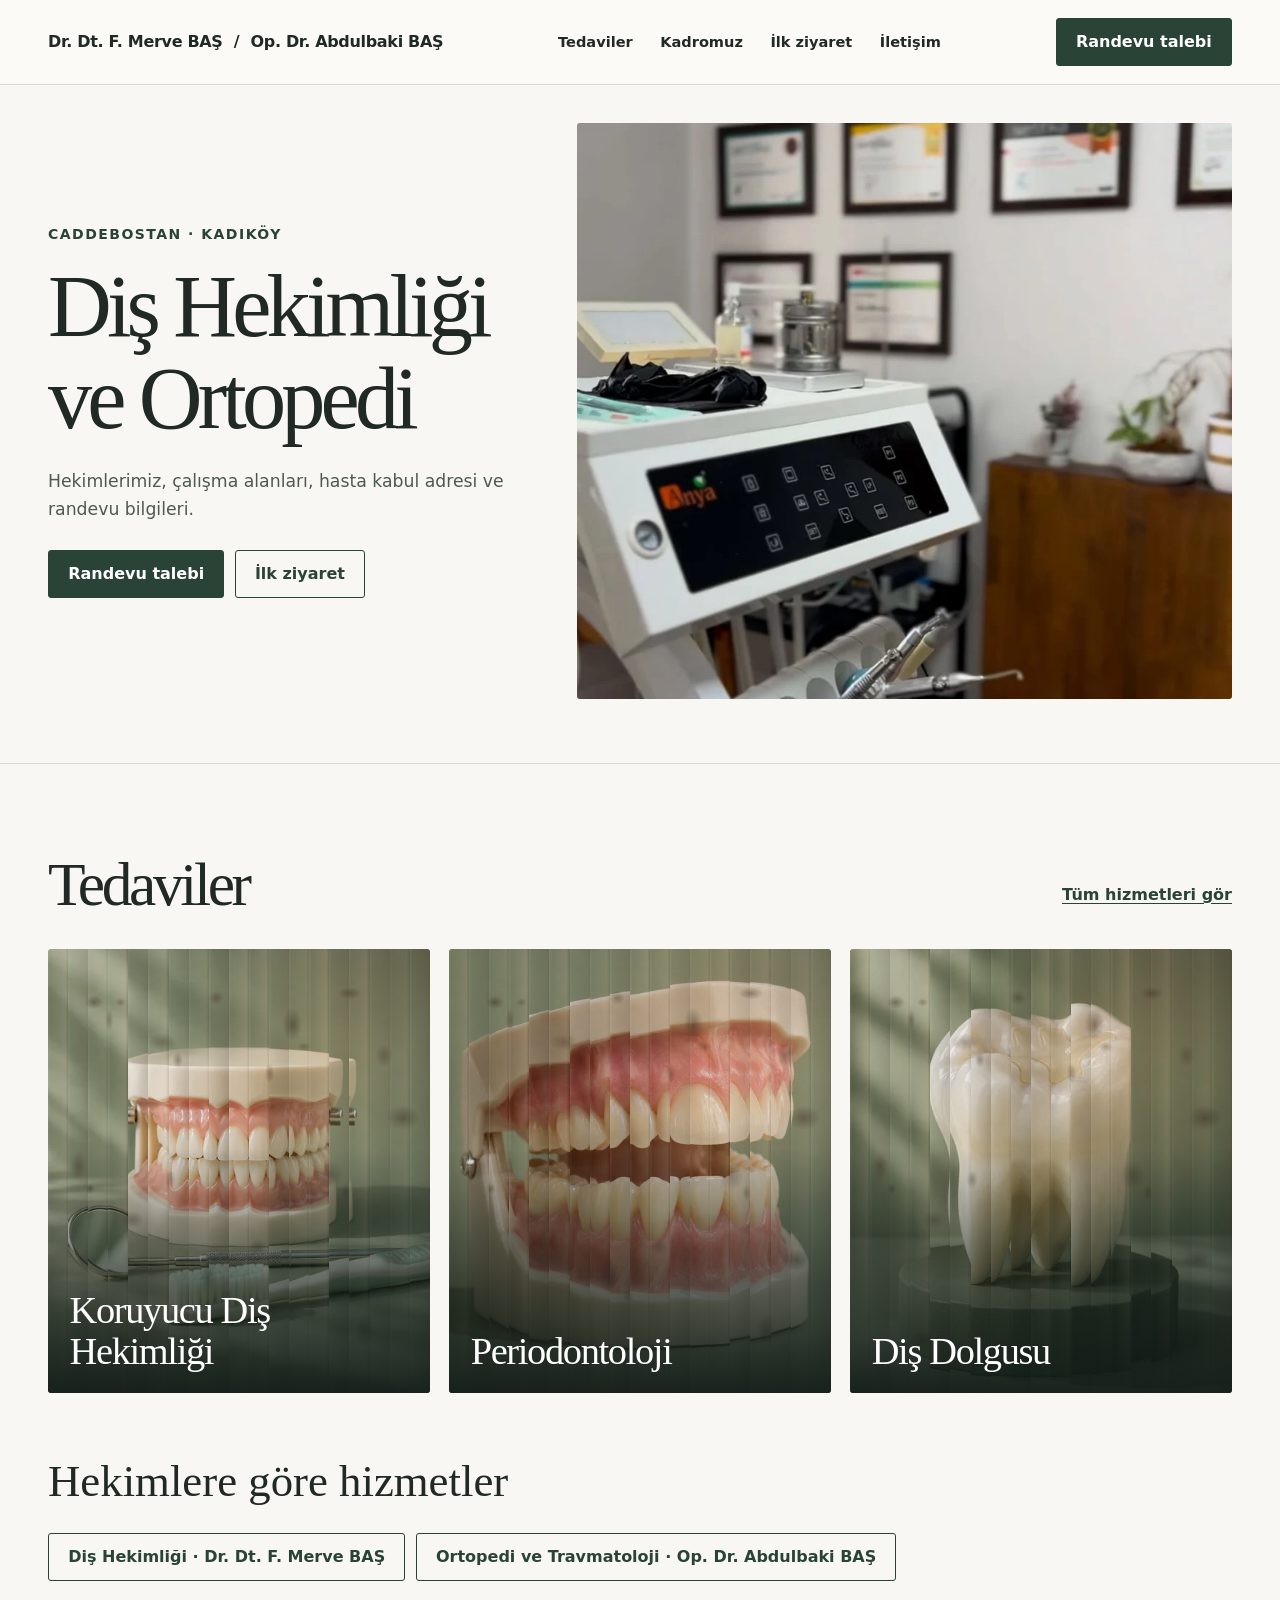
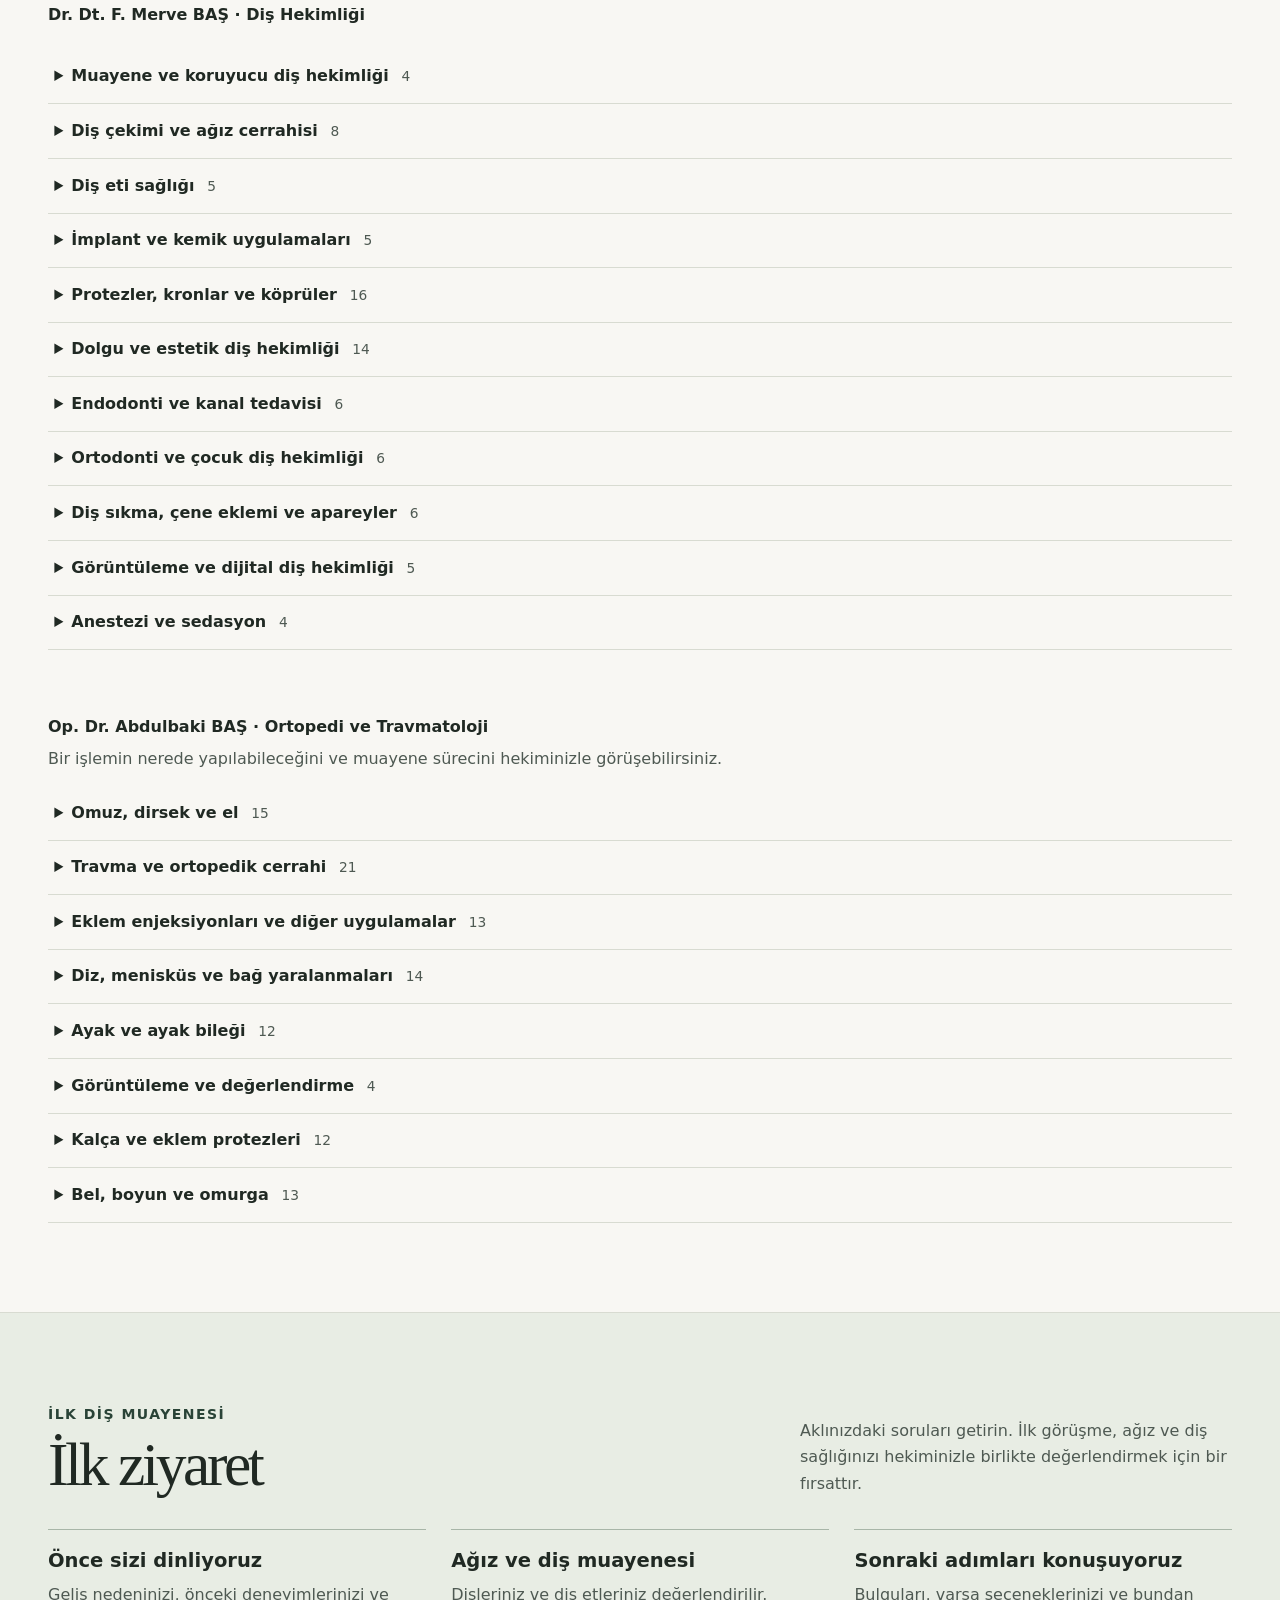
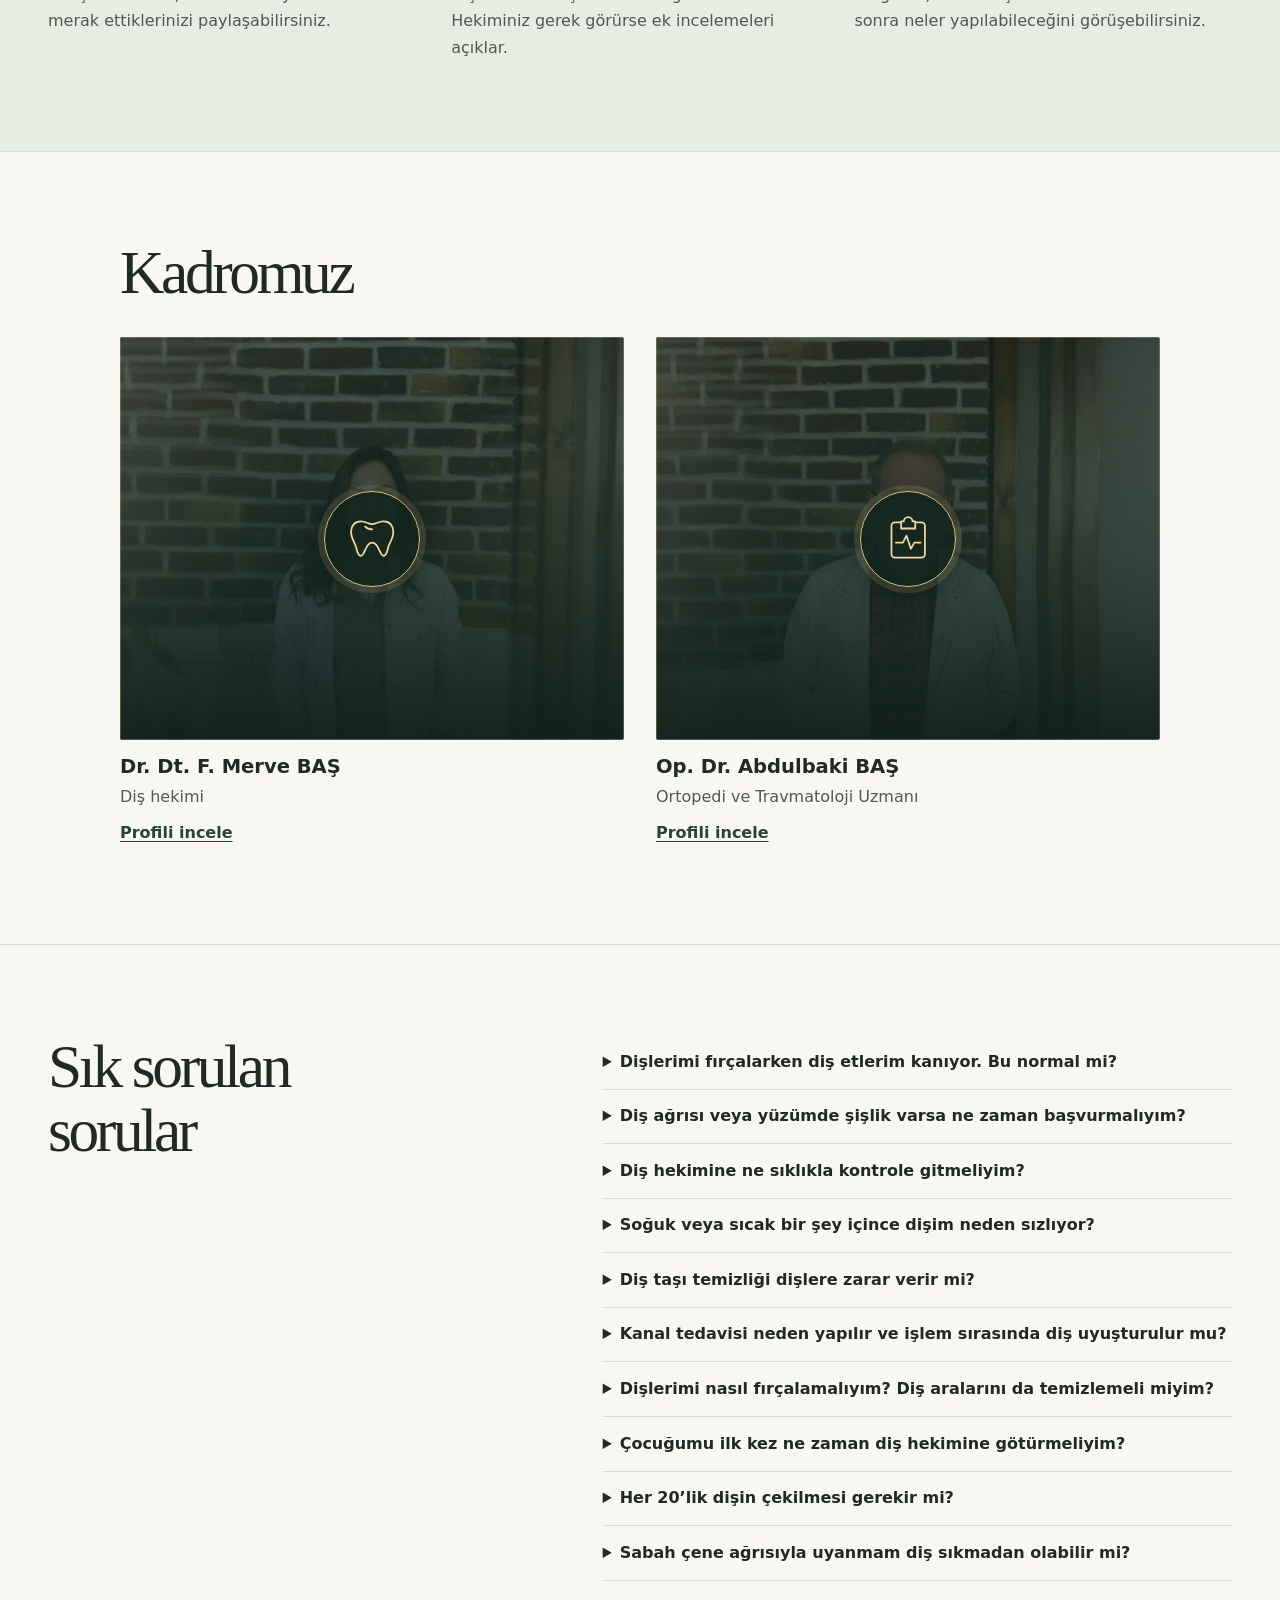
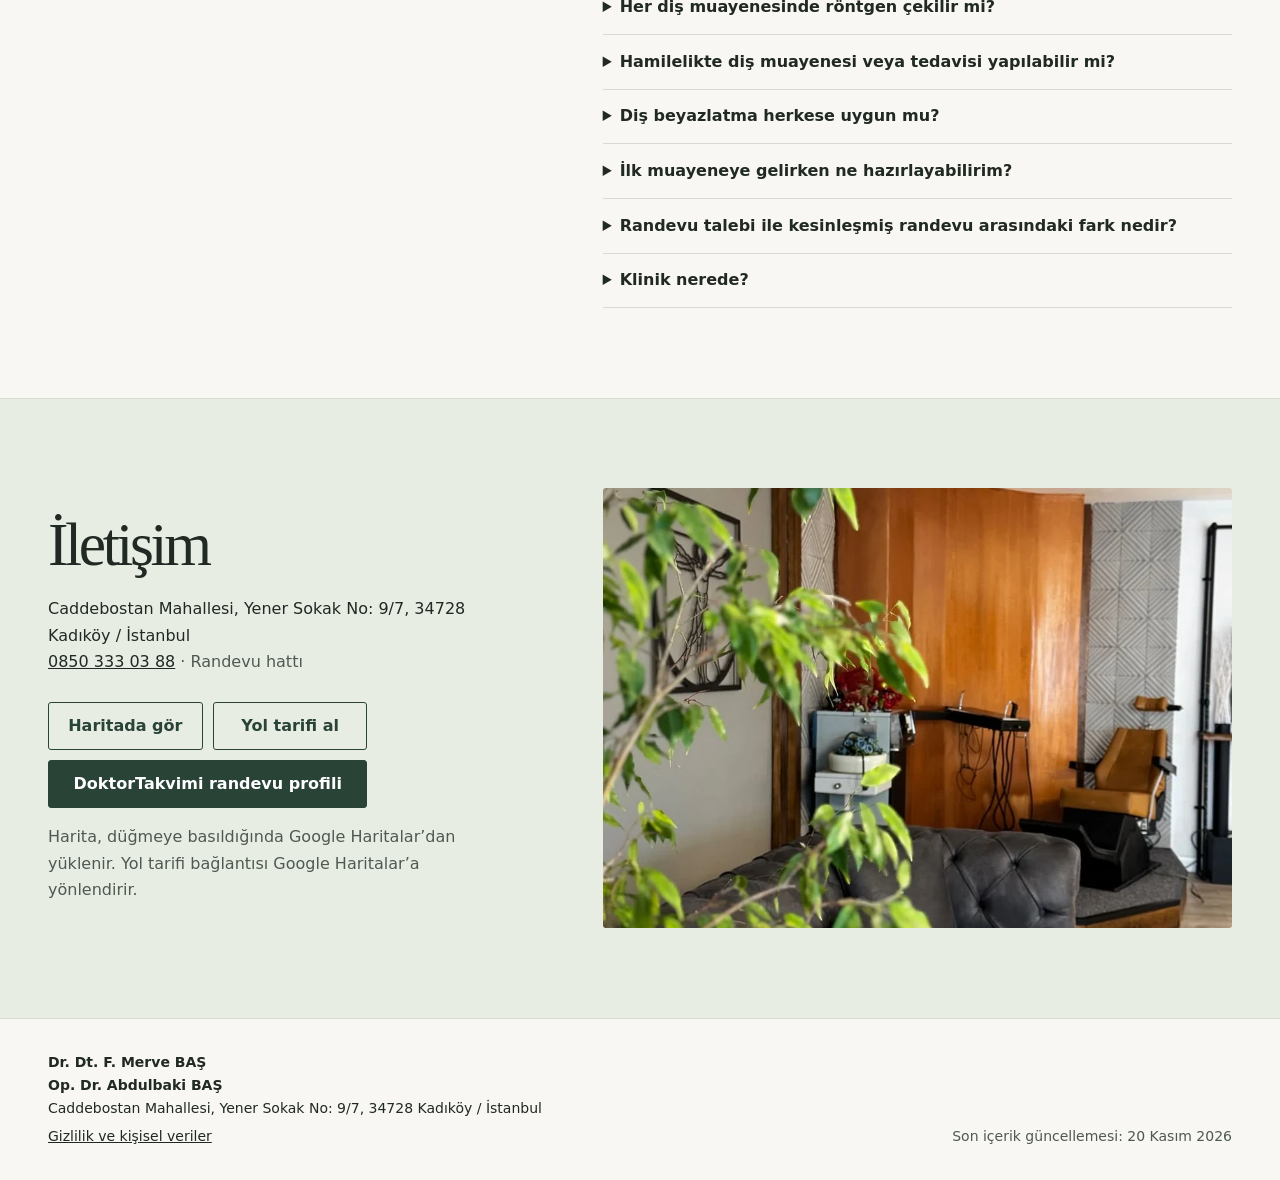
==== commit 34e5a057: "chore: audit dental site privacy and content" ====
--- a/index.html
+++ b/index.html
@@ -7,7 +7,7 @@
   <a href="index.html#tedaviler"><svg aria-hidden="true" viewBox="0 0 24 24" fill="none" stroke="currentColor" stroke-width="1.6" stroke-linecap="round" stroke-linejoin="round"><path d="M4 4h6v6H4zm10 0h6v6h-6zM4 14h6v6H4zm10 0h6v6h-6z"/></svg><span>Tedaviler</span></a>
   <a href="index.html#kadromuz"><svg aria-hidden="true" viewBox="0 0 24 24" fill="none" stroke="currentColor" stroke-width="1.6" stroke-linecap="round" stroke-linejoin="round"><circle cx="12" cy="8" r="3"/><path d="M5 20v-2a5 5 0 0 1 5-5h4a5 5 0 0 1 5 5v2"/></svg><span>Kadromuz</span></a>
   <a href="#randevu" class="mobile-booking" aria-label="Randevu oluştur"><svg aria-hidden="true" viewBox="0 0 24 24" fill="none" stroke="currentColor" stroke-width="1.6" stroke-linecap="round" stroke-linejoin="round"><rect x="3" y="5" width="18" height="16" rx="3"/><path d="M7 3v5m10-5v5M3 10h18m-9 3v5m-2.5-2.5h5"/></svg><span>Randevu</span></a>
-  <a href="index.html#ilk-ziyaret"><svg aria-hidden="true" viewBox="0 0 24 24" fill="none" stroke="currentColor" stroke-width="1.6" stroke-linecap="round" stroke-linejoin="round"><path d="M9 4H6a2 2 0 0 0-2 2v14h16V6a2 2 0 0 0-2-2h-3M9 3h6v4H9zm-1 9h8m-8 4h6"/></svg><span>İlk Ziyaret</span></a>
+  <a href="index.html#ilk-ziyaret"><svg aria-hidden="true" viewBox="0 0 24 24" fill="none" stroke="currentColor" stroke-width="1.6" stroke-linecap="round" stroke-linejoin="round"><path d="M9 4H6a2 2 0 0 0-2 2v14h16V6a2 2 0 0 0-2-2h-3M9 3h6v4H9zm-1 9h8m-8 4h6"/></svg><span>İlk ziyaret</span></a>
   <a href="#iletisim"><svg aria-hidden="true" viewBox="0 0 24 24" fill="none" stroke="currentColor" stroke-width="1.6" stroke-linecap="round" stroke-linejoin="round"><path d="M20 10c0 5-8 10-8 10S4 15 4 10a8 8 0 1 1 16 0Z"/><circle cx="12" cy="10" r="2.5"/></svg><span>İletişim</span></a>
 </nav>
 <a class="button" href="#randevu">Randevu talebi</a></div></header>
@@ -16,8 +16,8 @@
 <figure class="hero-photo"><img draggable="false" src="assets/klinik-muayene.webp" width="900" height="1600" alt="Sertifika duvarı ve diş hekimliği ünitesi" fetchpriority="high"></figure></div>
 <section id="tedaviler" class="content"><div class="wrap"><div class="section-head"><h2>Tedaviler</h2><a class="link" href="#hizmetler">Tüm hizmetleri gör</a></div><div class="cards treatment-grid"><article class="card treatment-card"><a class="treatment-link" href="muayene.html"><div class="mirror" data-mirror-slat data-slat-count="19" data-distortion-strength="0.95"><picture><img draggable="false" src="assets/exam-editorial.webp" srcset="assets/exam-editorial-small.webp 520w, assets/exam-editorial.webp 800w" sizes="(max-width: 680px) calc(100vw - 32px), 450px" alt="" width="800" height="1000" loading="lazy"></picture></div><h3 data-mobile-wrap>Koruyucu Diş Hekimliği</h3></a></article><article class="card treatment-card"><a class="treatment-link" href="dis-eti.html"><div class="mirror" data-mirror-slat data-slat-count="19" data-distortion-strength="0.95"><picture><img draggable="false" src="assets/gum-editorial.webp" srcset="assets/gum-editorial-small.webp 520w, assets/gum-editorial.webp 800w" sizes="(max-width: 680px) calc(100vw - 32px), 450px" alt="" width="800" height="1000" loading="lazy"></picture></div><h3 data-mobile-wrap>Periodontoloji</h3></a></article><article class="card treatment-card"><a class="treatment-link" href="restorasyon.html"><div class="mirror" data-mirror-slat data-slat-count="19" data-distortion-strength="0.95"><picture><img draggable="false" src="assets/repair-editorial.webp" srcset="assets/repair-editorial-small.webp 520w, assets/repair-editorial.webp 800w" sizes="(max-width: 680px) calc(100vw - 32px), 450px" alt="" width="800" height="1000" loading="lazy"></picture></div><h3 data-mobile-wrap>Diş Dolgusu</h3></a></article></div><div class="services" id="hizmetler"><h3>Hekimlere göre hizmetler</h3>
 <nav class="actions service-navigation" aria-label="Hekime göre hizmetler"><a class="button secondary" href="#dis-hekimligi-hizmetleri"><span data-mobile-wrap>Diş Hekimliği · Dr. Dt. F. Merve BAŞ</span></a><a class="button secondary orthopedic-nav-button" href="#ortopedi-hizmetleri"><span>Ortopedi ve Travmatoloji<span class="orthopedic-nav-divider"> · </span><span class="orthopedic-nav-name">Op. Dr. Abdulbaki BAŞ</span></span></a></nav>
-<div class="form-note" id="dis-hekimligi-hizmetleri"><h4>Dr. Dt. F. Merve BAŞ · Diş Hekimliği</h4><details><summary>Muayene ve koruyucu diş hekimliği <span class="service-count">4</span></summary><ul><li>Ağız Bakımı Eğitimi</li><li>Koruyucu Dolgu</li><li>Koruyucu Diş Hekimliği</li><li>Ağız Bakımı(Diş Ve Diş Eti Bakımı)</li></ul></details><details><summary>Diş çekimi ve ağız cerrahisi <span class="service-count">8</span></summary><ul><li>Diş Çekimi</li><li>Komplikasyonlu Diş Çekimi</li><li>Süt Dişi Çekimi</li><li>Acil Diş Çekimi</li><li>Lazer Cerrahisi</li><li>Gömülü Yirmi Yaş Dişi Tedavisi</li><li>Gömülü Diş Çekimi</li><li>20'lik Diş Çekimi</li></ul></details><details><summary>Diş eti sağlığı <span class="service-count">5</span></summary><ul><li>Periodontal Plastik Cerrahisi Yumuşak Doku Greftleri</li><li>Periodontoloji</li><li>Diş Taşı Temizliği</li><li>Diş Eti Estetiği</li><li>Pembe Estetik</li></ul></details><details><summary>İmplant ve kemik uygulamaları <span class="service-count">5</span></summary><ul><li>Kemik Grefti</li><li>Dikişsiz İmplant</li><li>Cerrahi İmplant</li><li>İmplant Uygulamaları ve Farklı Üst Yapı Tercihleri</li><li>İmplant</li></ul></details><details><summary>Protezler, kronlar ve köprüler <span class="service-count">16</span></summary><ul><li>Overdenture Protezler</li><li>Köprü</li><li>Tam Ve Parsiyel Protezler</li><li>Tam Diş Protezi</li><li>Köprü Uygulaması</li><li>Kısmi ya da tam dişsizlik durumları ve Protetik Tedavi</li><li>Hareketli Protez</li><li>Empress Porselen Kaplama</li><li>E-Max Diş Kaplama</li><li>Sürgülü Protezler</li><li>Çıtçıtlı Protezler</li><li>Deflex Protezler</li><li>Kron-köprü</li><li>Zirkonyum</li><li>Zirkonya Restorasyonlar</li><li>Zirkonyum Porselen Kronlar</li></ul></details><details><summary>Dolgu ve estetik diş hekimliği <span class="service-count">14</span></summary><ul><li>Inlay - Onlay (Porselen Dolgu)</li><li>Bonding</li><li>Diş Beyazlatma</li><li>Diastema Kapama</li><li>Kompozit Veneeer Uygulamalar</li><li>Porselen Laminate Veneer</li><li>Direkt ve İndirekt Kompozit Lamina</li><li>Laminate Veneer</li><li>Lamina Uygulamaları</li><li>Gülüş Tasarımı</li><li>Estetik Dolgu</li><li>Estetik Diş Hekimliği Uygulamaları</li><li>Estetik Porselen</li><li>Diş Dolgusu</li></ul></details><details><summary>Endodonti ve kanal tedavisi <span class="service-count">6</span></summary><ul><li>Apikal Rezeksiyon</li><li>Lezyonlu Kök Kanal Tedavisi</li><li>Rotary Sistemle Kanal Tedavisi</li><li>Kanal Tedavisi</li><li>Endodonti</li><li>Kök Kanal Tedavisi</li></ul></details><details><summary>Ortodonti ve çocuk diş hekimliği <span class="service-count">6</span></summary><ul><li>Estetik Braketler</li><li>Ortodontik Tedavi</li><li>Erken Ortodontik Tedavi</li><li>Diş Teli Tedavisi</li><li>Pedodonti</li><li>Şeffaf Plak Tedavisi (Telsiz Tedavi)</li></ul></details><details><summary>Diş sıkma, çene eklemi ve apareyler <span class="service-count">6</span></summary><ul><li>Diş Sıkma Botoksu</li><li>Bruksizm Tedavisi</li><li>Diş Sıkma ve Gıcırdatma Tedavisi</li><li>Horlama Apareyi</li><li>Çene Eklemleri Tedavisi</li><li>Botoks</li></ul></details><details><summary>Görüntüleme ve dijital diş hekimliği <span class="service-count">5</span></summary><ul><li>Dental X-Ray</li><li>Panoramik Röntgen</li><li>Dijital Diş Hekimliği</li><li>Bilgisayar Destekli Diş Tasarımı</li><li>X-Ray</li></ul></details><details><summary>Anestezi ve sedasyon <span class="service-count">4</span></summary><ul><li>Dental Anestezi</li><li>Sedasyon</li><li>Genel Anestezi Altında Diş Tedavileri</li><li>Lokal Anestezi</li></ul></details></div>
-<div class="orthopedic-services" id="ortopedi-hizmetleri"><h4>Op. Dr. Abdulbaki BAŞ<span class="service-heading-divider"> · </span><span class="service-specialty">Ortopedi ve Travmatoloji</span></h4><p class="muted">Bir işlemin nerede yapılabileceğini ve muayene sürecini hekiminizle görüşebilirsiniz.</p><details><summary>Omuz, dirsek ve el <span class="service-count">15</span></summary><ul><li>Latarjet Ameliyatı</li><li>Biseps Tenodezi</li><li>Artroskopik Akromioplasti</li><li>Üst Ekstremite Cerrahisi</li><li>Omuz Yırtıkları Tedavisi</li><li>Artroskopik Kalsifik Tendinit Cerrahisi</li><li>Artroskopik Slap Onarımı</li><li>Karpal Tünel Ve Sinir Basısı Onarımı</li><li>El Cerrahisi</li><li>Omuz Ameliyatı</li><li>Omuz Artroskopisi</li><li>Artroskopik Bankart Onarımı</li><li>Dirsek Artroskopisi</li><li>Rotator Kılıf (Cuff) Onarımı</li><li>Dirsek Cerrahisi</li></ul></details><details><summary>Travma ve ortopedik cerrahi <span class="service-count">21</span></summary><ul><li>Kapalı Manipülasyon</li><li>Travma Cerrahisi</li><li>Ameliyatsız Tenisçi Dirseği Tedavisi</li><li>Kemik İltihabı ( Osteomyelit) Tedavisi</li><li>Kırık Ve Burkulmalarda Sabitleme Ve Alçıya Alma</li><li>Artroskopi</li><li>Pediatrik Ortopedi Cerrahisi</li><li>Kemik Uzatma Cerrahisi</li><li>Kırık Cerrahisi</li><li>Artroskopik Cerrahi</li><li>Açık Redüksiyon Internal Fiksasyon(Orif)</li><li>Artroskopik Tenisçi Dirseği Cerrahisi</li><li>Minimal Invaziv Cerrahi</li><li>Mikrocerrahi</li><li>Fibröz Tümörün Cerrahi Olarak Çıkarılması</li><li>Apse Insizyonu Ve Drenajı</li><li>Eklem Cerrahisi</li><li>Tendon Onarımı</li><li>Ampütasyon</li><li>Diz Altı Ampütasyonu</li><li>Diz Ampütasyonu</li></ul></details><details><summary>Eklem enjeksiyonları ve diğer uygulamalar <span class="service-count">13</span></summary><ul><li>Kortizon Enjeksiyonu</li><li>Lokal Anestezi</li><li>Fizik Tedavi</li><li>Kapalı Eklem Aspirasyonu</li><li>Ameliyatsız Fibromiyalji Tedavisi</li><li>Kemik Erimesi Tedavisi</li><li>Eklem Enjeksiyonu</li><li>Eklemiçi Ve Yumuşak Doku Enjeksiyonları(Kortizon Enjeksiyonu)</li><li>Eklem Enjeksiyonu(Kortizon Enjeksiyonu)</li><li>Ağrı Pompası</li><li>Artritte Steroid Tedavisi</li><li>Artrosentez (Eklem İçi Sıvı Aspirasyonu)</li><li>Eklem Aspirasyonu</li></ul></details><details><summary>Diz, menisküs ve bağ yaralanmaları <span class="service-count">14</span></summary><ul><li>Diz Problemleri</li><li>Diz Bağı Yaralanmaları</li><li>Diz Kapağı Çıkığı Cerrahisi</li><li>Menisküs Cerrahisi</li><li>Menisektomi</li><li>Menisküs Tedavisi</li><li>Çapraz Bağ Yırtıkları Tedavisi</li><li>Ameliyatsız Diz Ağrısı Tedavisi</li><li>Ameliyatsız Diz Kireçlenmesi Tedavisi</li><li>Ameliyatsız Diz Sıvı Kaybı Tedavisi</li><li>Ameliyatsız Menisküs Yırtığı Tedavisi</li><li>Diz Artroskopisi</li><li>Menisküs Alımı</li><li>Ön Çapraz Bağ Bağların Ameliyatı</li></ul></details><details><summary>Ayak ve ayak bileği <span class="service-count">12</span></summary><ul><li>Topuk Dikeni Tedavisi</li><li>Halluks Amputasyonu</li><li>Ayak Ve Ayak Bileği Artrodezi</li><li>Batık Tırnak Tedavisi</li><li>Ayak Ve Ayak Bileği Laparoskopik Artrodezi</li><li>Ayak Bileği Artroskopisi</li><li>Ayak Ve Ayak Bileği Cerrahisi</li><li>Halluks Valgus Onarımı</li><li>Morton Nöroma Çıkarılması</li><li>Ayak Parmağı Ampütasyonu</li><li>Ayak Amputasyonu</li><li>Diyabetik Ayak Tedavileri</li></ul></details><details><summary>Görüntüleme ve değerlendirme <span class="service-count">4</span></summary><ul><li>Kemik Yoğunluğu Ölçümü(Kemik Taraması)</li><li>Sinir İletim Çalışmaları</li><li>Bebek Kalça Ultrasonu</li><li>Yeni Doğan Kalça Ultrasonu</li></ul></details><details><summary>Kalça ve eklem protezleri <span class="service-count">12</span></summary><ul><li>Total Uyluk Protezi Ameliyatı</li><li>Ameliyatsız Kalça Ağrısı Tedavisi</li><li>Ameliyatsız Kalça Kireçlenmesi Tedavisi</li><li>Total Diz Ameliyatı</li><li>Kalça Protezi</li><li>Diz Protezleri</li><li>Artroplasti</li><li>Diz Artroplastisi</li><li>Total Kalça Replasmanı</li><li>Total Diz Replasmanı</li><li>Eklem Protezleri</li><li>Elde Eklem Replasmanı</li></ul></details><details><summary>Bel, boyun ve omurga <span class="service-count">13</span></summary><ul><li>Vertebroplasti</li><li>Ameliyatsız Boyun Kayması Tedavisi</li><li>Ameliyatsız Boyun Kanal Darlığı Tedavisi</li><li>Omurga Enjeksiyonları Tedavisi</li><li>Ameliyatsız Bel Ağrısı Tedavisi</li><li>Ameliyatsız Bel Düzleşmesi Tedavisi</li><li>Ameliyatsız Bel Kanal Darlığı Tedavisi</li><li>Ameliyatsız Bel Kayması Tedavisi</li><li>Ameliyatsız Boyun Ağrısı Tedavisi</li><li>Ameliyatsız Boyun Düzleşmesi Tedavisi</li><li>Ameliyatsız Boyun Fıtığı Tedavisi</li><li>Bel Cerrahisi(Minimal Invaziv Lomber Spinal Füzyon)</li><li>Kifoplasti</li></ul></details></div>
+<div class="form-note" id="dis-hekimligi-hizmetleri"><h4>Dr. Dt. F. Merve BAŞ · Diş Hekimliği</h4><details><summary>Muayene ve koruyucu diş hekimliği <span class="service-count">4</span></summary><ul><li>Ağız Bakımı Eğitimi</li><li>Koruyucu Dolgu</li><li>Koruyucu Diş Hekimliği</li><li>Ağız Bakımı (Diş ve Diş Eti Bakımı)</li></ul></details><details><summary>Diş çekimi ve ağız cerrahisi <span class="service-count">8</span></summary><ul><li>Diş Çekimi</li><li>Komplikasyonlu Diş Çekimi</li><li>Süt Dişi Çekimi</li><li>Acil Diş Çekimi</li><li>Lazer Cerrahisi</li><li>Gömülü Yirmi Yaş Dişi Tedavisi</li><li>Gömülü Diş Çekimi</li><li>20'lik Diş Çekimi</li></ul></details><details><summary>Diş eti sağlığı <span class="service-count">5</span></summary><ul><li>Periodontal Plastik Cerrahisi Yumuşak Doku Greftleri</li><li>Periodontoloji</li><li>Diş Taşı Temizliği</li><li>Diş Eti Estetiği</li><li>Pembe Estetik</li></ul></details><details><summary>İmplant ve kemik uygulamaları <span class="service-count">5</span></summary><ul><li>Kemik Grefti</li><li>Dikişsiz İmplant</li><li>Cerrahi İmplant</li><li>İmplant Uygulamaları ve Farklı Üst Yapı Tercihleri</li><li>İmplant</li></ul></details><details><summary>Protezler, kronlar ve köprüler <span class="service-count">16</span></summary><ul><li>Overdenture Protezler</li><li>Köprü</li><li>Tam Ve Parsiyel Protezler</li><li>Tam Diş Protezi</li><li>Köprü Uygulaması</li><li>Kısmi ya da tam dişsizlik durumları ve Protetik Tedavi</li><li>Hareketli Protez</li><li>Empress Porselen Kaplama</li><li>E-Max Diş Kaplama</li><li>Sürgülü Protezler</li><li>Çıtçıtlı Protezler</li><li>Deflex Protezler</li><li>Kron-köprü</li><li>Zirkonyum</li><li>Zirkonya Restorasyonlar</li><li>Zirkonyum Porselen Kronlar</li></ul></details><details><summary>Dolgu ve estetik diş hekimliği <span class="service-count">14</span></summary><ul><li>Inlay - Onlay (Porselen Dolgu)</li><li>Bonding</li><li>Diş Beyazlatma</li><li>Diastema Kapama</li><li>Kompozit Veneer Uygulamaları</li><li>Porselen Laminate Veneer</li><li>Direkt ve İndirekt Kompozit Lamina</li><li>Laminate Veneer</li><li>Lamina Uygulamaları</li><li>Gülüş Tasarımı</li><li>Estetik Dolgu</li><li>Estetik Diş Hekimliği Uygulamaları</li><li>Estetik Porselen</li><li>Diş Dolgusu</li></ul></details><details><summary>Endodonti ve kanal tedavisi <span class="service-count">6</span></summary><ul><li>Apikal Rezeksiyon</li><li>Lezyonlu Kök Kanal Tedavisi</li><li>Rotary Sistemle Kanal Tedavisi</li><li>Kanal Tedavisi</li><li>Endodonti</li><li>Kök Kanal Tedavisi</li></ul></details><details><summary>Ortodonti ve çocuk diş hekimliği <span class="service-count">6</span></summary><ul><li>Estetik Braketler</li><li>Ortodontik Tedavi</li><li>Erken Ortodontik Tedavi</li><li>Diş Teli Tedavisi</li><li>Pedodonti</li><li>Şeffaf Plak Tedavisi (Telsiz Tedavi)</li></ul></details><details><summary>Diş sıkma, çene eklemi ve apareyler <span class="service-count">6</span></summary><ul><li>Diş Sıkma Botoksu</li><li>Bruksizm Tedavisi</li><li>Diş Sıkma ve Gıcırdatma Tedavisi</li><li>Horlama Apareyi</li><li>Çene Eklemleri Tedavisi</li><li>Botoks</li></ul></details><details><summary>Görüntüleme ve dijital diş hekimliği <span class="service-count">5</span></summary><ul><li>Dental X-Ray</li><li>Panoramik Röntgen</li><li>Dijital Diş Hekimliği</li><li>Bilgisayar Destekli Diş Tasarımı</li><li>X-Ray</li></ul></details><details><summary>Anestezi ve sedasyon <span class="service-count">4</span></summary><ul><li>Dental Anestezi</li><li>Sedasyon</li><li>Genel Anestezi Altında Diş Tedavileri</li><li>Lokal Anestezi</li></ul></details></div>
+<div class="orthopedic-services" id="ortopedi-hizmetleri"><h4>Op. Dr. Abdulbaki BAŞ<span class="service-heading-divider"> · </span><span class="service-specialty">Ortopedi ve Travmatoloji</span></h4><p class="muted">Bir işlemin nerede yapılabileceğini ve muayene sürecini hekiminizle görüşebilirsiniz.</p><details><summary>Omuz, dirsek ve el <span class="service-count">15</span></summary><ul><li>Latarjet Ameliyatı</li><li>Biseps Tenodezi</li><li>Artroskopik Akromioplasti</li><li>Üst Ekstremite Cerrahisi</li><li>Omuz Yırtıkları Tedavisi</li><li>Artroskopik Kalsifik Tendinit Cerrahisi</li><li>Artroskopik Slap Onarımı</li><li>Karpal Tünel Ve Sinir Basısı Onarımı</li><li>El Cerrahisi</li><li>Omuz Ameliyatı</li><li>Omuz Artroskopisi</li><li>Artroskopik Bankart Onarımı</li><li>Dirsek Artroskopisi</li><li>Rotator Kılıf (Cuff) Onarımı</li><li>Dirsek Cerrahisi</li></ul></details><details><summary>Travma ve ortopedik cerrahi <span class="service-count">21</span></summary><ul><li>Kapalı Manipülasyon</li><li>Travma Cerrahisi</li><li>Ameliyatsız Tenisçi Dirseği Tedavisi</li><li>Kemik İltihabı (Osteomyelit) Tedavisi</li><li>Kırık Ve Burkulmalarda Sabitleme Ve Alçıya Alma</li><li>Artroskopi</li><li>Pediatrik Ortopedi Cerrahisi</li><li>Kemik Uzatma Cerrahisi</li><li>Kırık Cerrahisi</li><li>Artroskopik Cerrahi</li><li>Açık Redüksiyon İnternal Fiksasyon (ORIF)</li><li>Artroskopik Tenisçi Dirseği Cerrahisi</li><li>Minimal İnvaziv Cerrahi</li><li>Mikrocerrahi</li><li>Fibröz Tümörün Cerrahi Olarak Çıkarılması</li><li>Apse İnsizyonu ve Drenajı</li><li>Eklem Cerrahisi</li><li>Tendon Onarımı</li><li>Ampütasyon</li><li>Diz Altı Ampütasyonu</li><li>Diz Ampütasyonu</li></ul></details><details><summary>Eklem enjeksiyonları ve diğer uygulamalar <span class="service-count">13</span></summary><ul><li>Kortizon Enjeksiyonu</li><li>Lokal Anestezi</li><li>Fizik Tedavi</li><li>Kapalı Eklem Aspirasyonu</li><li>Ameliyatsız Fibromiyalji Tedavisi</li><li>Kemik Erimesi Tedavisi</li><li>Eklem Enjeksiyonu</li><li>Eklem İçi ve Yumuşak Doku Enjeksiyonları (Kortizon Enjeksiyonu)</li><li>Eklem Enjeksiyonu (Kortizon Enjeksiyonu)</li><li>Ağrı Pompası</li><li>Artritte Steroid Tedavisi</li><li>Artrosentez (Eklem İçi Sıvı Aspirasyonu)</li><li>Eklem Aspirasyonu</li></ul></details><details><summary>Diz, menisküs ve bağ yaralanmaları <span class="service-count">14</span></summary><ul><li>Diz Problemleri</li><li>Diz Bağı Yaralanmaları</li><li>Diz Kapağı Çıkığı Cerrahisi</li><li>Menisküs Cerrahisi</li><li>Menisektomi</li><li>Menisküs Tedavisi</li><li>Çapraz Bağ Yırtıkları Tedavisi</li><li>Ameliyatsız Diz Ağrısı Tedavisi</li><li>Ameliyatsız Diz Kireçlenmesi Tedavisi</li><li>Ameliyatsız Diz Sıvı Kaybı Tedavisi</li><li>Ameliyatsız Menisküs Yırtığı Tedavisi</li><li>Diz Artroskopisi</li><li>Menisküs Alımı</li><li>Ön Çapraz Bağ Ameliyatı</li></ul></details><details><summary>Ayak ve ayak bileği <span class="service-count">12</span></summary><ul><li>Topuk Dikeni Tedavisi</li><li>Halluks Amputasyonu</li><li>Ayak Ve Ayak Bileği Artrodezi</li><li>Batık Tırnak Tedavisi</li><li>Ayak Ve Ayak Bileği Laparoskopik Artrodezi</li><li>Ayak Bileği Artroskopisi</li><li>Ayak Ve Ayak Bileği Cerrahisi</li><li>Halluks Valgus Onarımı</li><li>Morton Nöroma Çıkarılması</li><li>Ayak Parmağı Ampütasyonu</li><li>Ayak Amputasyonu</li><li>Diyabetik Ayak Tedavileri</li></ul></details><details><summary>Görüntüleme ve değerlendirme <span class="service-count">4</span></summary><ul><li>Kemik Yoğunluğu Ölçümü (Kemik Taraması)</li><li>Sinir İletim Çalışmaları</li><li>Bebek Kalça Ultrasonu</li><li>Yeni Doğan Kalça Ultrasonu</li></ul></details><details><summary>Kalça ve eklem protezleri <span class="service-count">12</span></summary><ul><li>Total Uyluk Protezi Ameliyatı</li><li>Ameliyatsız Kalça Ağrısı Tedavisi</li><li>Ameliyatsız Kalça Kireçlenmesi Tedavisi</li><li>Total Diz Ameliyatı</li><li>Kalça Protezi</li><li>Diz Protezleri</li><li>Artroplasti</li><li>Diz Artroplastisi</li><li>Total Kalça Replasmanı</li><li>Total Diz Replasmanı</li><li>Eklem Protezleri</li><li>Elde Eklem Replasmanı</li></ul></details><details><summary>Bel, boyun ve omurga <span class="service-count">13</span></summary><ul><li>Vertebroplasti</li><li>Ameliyatsız Boyun Kayması Tedavisi</li><li>Ameliyatsız Boyun Kanal Darlığı Tedavisi</li><li>Omurga Enjeksiyonları Tedavisi</li><li>Ameliyatsız Bel Ağrısı Tedavisi</li><li>Ameliyatsız Bel Düzleşmesi Tedavisi</li><li>Ameliyatsız Bel Kanal Darlığı Tedavisi</li><li>Ameliyatsız Bel Kayması Tedavisi</li><li>Ameliyatsız Boyun Ağrısı Tedavisi</li><li>Ameliyatsız Boyun Düzleşmesi Tedavisi</li><li>Ameliyatsız Boyun Fıtığı Tedavisi</li><li>Bel Cerrahisi (Minimal İnvaziv Lomber Spinal Füzyon)</li><li>Kifoplasti</li></ul></details></div>
 </div></div></section>
 <section id="ilk-ziyaret" class="content visit"><div class="wrap">
 <div class="section-head"><div><p class="eyebrow">İlk diş muayenesi</p><h2>İlk ziyaret</h2></div><p>Aklınızdaki soruları getirin. İlk görüşme, ağız ve diş sağlığınızı hekiminizle birlikte değerlendirmek için bir fırsattır.</p></div>
@@ -56,7 +56,7 @@
 <details><summary>Randevu talebi ile kesinleşmiş randevu arasındaki fark nedir?</summary><p>Talep, görüşme isteğinizi iletir. Tarih ve saat ancak klinikten doğrulama geldiğinde kesinleşir.</p></details>
 <details><summary>Klinik nerede?</summary><p>Caddebostan Mahallesi, Yener Sokak No: 9/7, 34728 Kadıköy / İstanbul. <a href="#iletisim">Adres ve yol tarifi</a>.</p></details>
 </div></div></section>
-<section class="content contact" id="iletisim"><div class="wrap split"><div><h2>İletişim</h2><address>Caddebostan Mahallesi, Yener Sokak No: 9/7, 34728 Kadıköy / İstanbul<br><a href="tel:+908503330388">0850 333 03 88</a> <span class="muted">· Randevu hattı</span></address><div class="actions contact-actions"><button class="button secondary" type="button" data-map-toggle aria-expanded="false" aria-controls="klinik-haritasi">Haritada gör</button><a class="button secondary" href="https://www.google.com/maps/dir/?api=1&amp;destination=Caddebostan%20Mahallesi%2C%20Yener%20Sokak%20No%3A%209%2F7%2C%2034728%20Kad%C4%B1k%C3%B6y%20%2F%20%C4%B0stanbul">Yol tarifi al</a><a id="randevu" class="button contact-booking" href="https://www.doktortakvimi.com/profil/fatma-merve-bas">Randevu profilini aç</a></div><p class="form-note muted">Harita Google Haritalar’dan yüklenir.</p></div><figure><img draggable="false" class="location-photo" src="assets/klinik-ic-mekan.webp" width="900" height="1600" alt="Kliniğin bitkili ve ahşap panelli iç mekânı" loading="lazy"></figure></div><div class="wrap inline-map" id="klinik-haritasi" hidden><iframe class="map-frame" title="Kliniğin Google Haritalar konumu" data-src="https://www.google.com/maps/embed?pb=!1m18!1m12!1m3!1d12051.16964475028!2d29.06039986023605!3d40.96412624170423!2m3!1f0!2f0!3f0!3m2!1i1024!2i768!4f13.1!3m3!1m2!1s0x14cac7f939e9f27d%3A0xe9f149d7b28a7119!2sDr.%20Dt.%20F.%20Merve%20BA%C5%9E%20%2F%20Op.%20Dr.%20Abdulbaki%20BA%C5%9E!5e0!3m2!1str!2str!4v1795137170859!5m2!1str!2str" referrerpolicy="strict-origin-when-cross-origin" allowfullscreen></iframe></div></section></main><footer class="footer"><div class="wrap footer-layout"><div class="footer-address"><p><strong>Dr. Dt. F. Merve BAŞ</strong></p><p><strong>Op. Dr. Abdulbaki BAŞ</strong></p><p>Caddebostan Mahallesi, Yener Sokak No: 9/7, 34728 Kadıköy / İstanbul</p></div><p class="footer-updated">Son güncelleme: <time datetime="2026-11-20">20 Kasım 2026</time></p></div></footer>
+<section class="content contact" id="iletisim"><div class="wrap split"><div><h2>İletişim</h2><address>Caddebostan Mahallesi, Yener Sokak No: 9/7, 34728 Kadıköy / İstanbul<br><a href="tel:+908503330388">0850 333 03 88</a> <span class="muted">· Randevu hattı</span></address><div class="actions contact-actions"><button class="button secondary" type="button" data-map-toggle aria-expanded="false" aria-controls="klinik-haritasi">Haritada gör</button><a class="button secondary" href="https://www.google.com/maps/dir/?api=1&amp;destination=Caddebostan%20Mahallesi%2C%20Yener%20Sokak%20No%3A%209%2F7%2C%2034728%20Kad%C4%B1k%C3%B6y%20%2F%20%C4%B0stanbul" rel="noreferrer">Yol tarifi al</a><a id="randevu" class="button contact-booking" href="https://www.doktortakvimi.com/profil/fatma-merve-bas" rel="noreferrer">DoktorTakvimi randevu profili</a></div><p class="form-note muted">Harita, düğmeye basıldığında Google Haritalar’dan yüklenir. Yol tarifi bağlantısı Google Haritalar’a yönlendirir.</p></div><figure><img draggable="false" class="location-photo" src="assets/klinik-ic-mekan.webp" width="900" height="1600" alt="Kliniğin bitkili ve ahşap panelli iç mekânı" loading="lazy"></figure></div><div class="wrap inline-map" id="klinik-haritasi" hidden><iframe class="map-frame" title="Kliniğin Google Haritalar konumu" data-src="https://www.google.com/maps/embed?pb=!1m18!1m12!1m3!1d12051.16964475028!2d29.06039986023605!3d40.96412624170423!2m3!1f0!2f0!3f0!3m2!1i1024!2i768!4f13.1!3m3!1m2!1s0x14cac7f939e9f27d%3A0xe9f149d7b28a7119!2sDr.%20Dt.%20F.%20Merve%20BA%C5%9E%20%2F%20Op.%20Dr.%20Abdulbaki%20BA%C5%9E!5e0!3m2!1str!2str!4v1795137170859!5m2!1str!2str" referrerpolicy="no-referrer" allowfullscreen></iframe></div></section></main><footer class="footer"><div class="wrap footer-layout"><div class="footer-address"><p><strong>Dr. Dt. F. Merve BAŞ</strong></p><p><strong>Op. Dr. Abdulbaki BAŞ</strong></p><p>Caddebostan Mahallesi, Yener Sokak No: 9/7, 34728 Kadıköy / İstanbul</p><p><a href="kvkk.html">Gizlilik ve kişisel veriler</a></p></div><!-- TODO: Hekimlerin onayladığı yayımlanabilir site editörü iletişim kanalını ekleyin. --><p class="footer-updated">Son içerik güncellemesi: <time datetime="2026-11-20">20 Kasım 2026</time></p></div></footer>
 <script type="module" src="mirror-slat.js?v=20261120-9"></script>
 <script src="map-toggle.js" defer></script>
 </body></html>
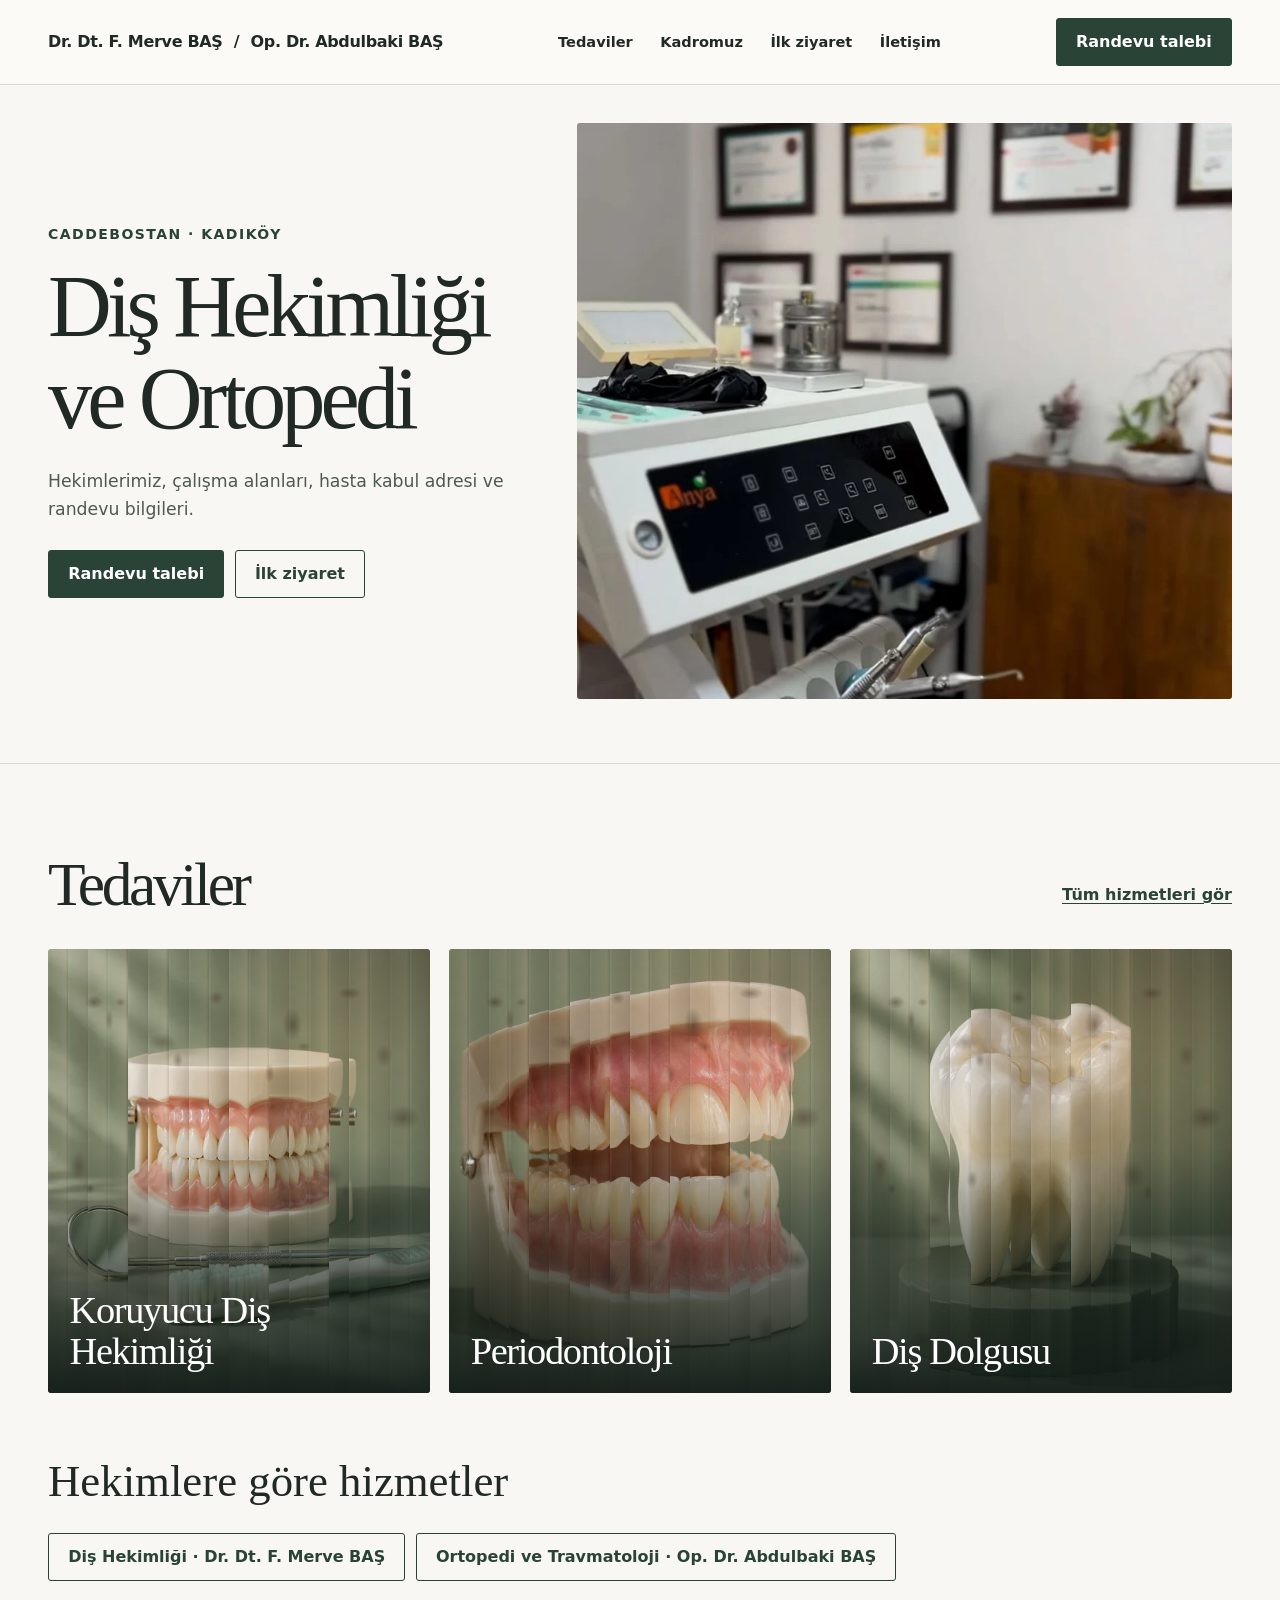
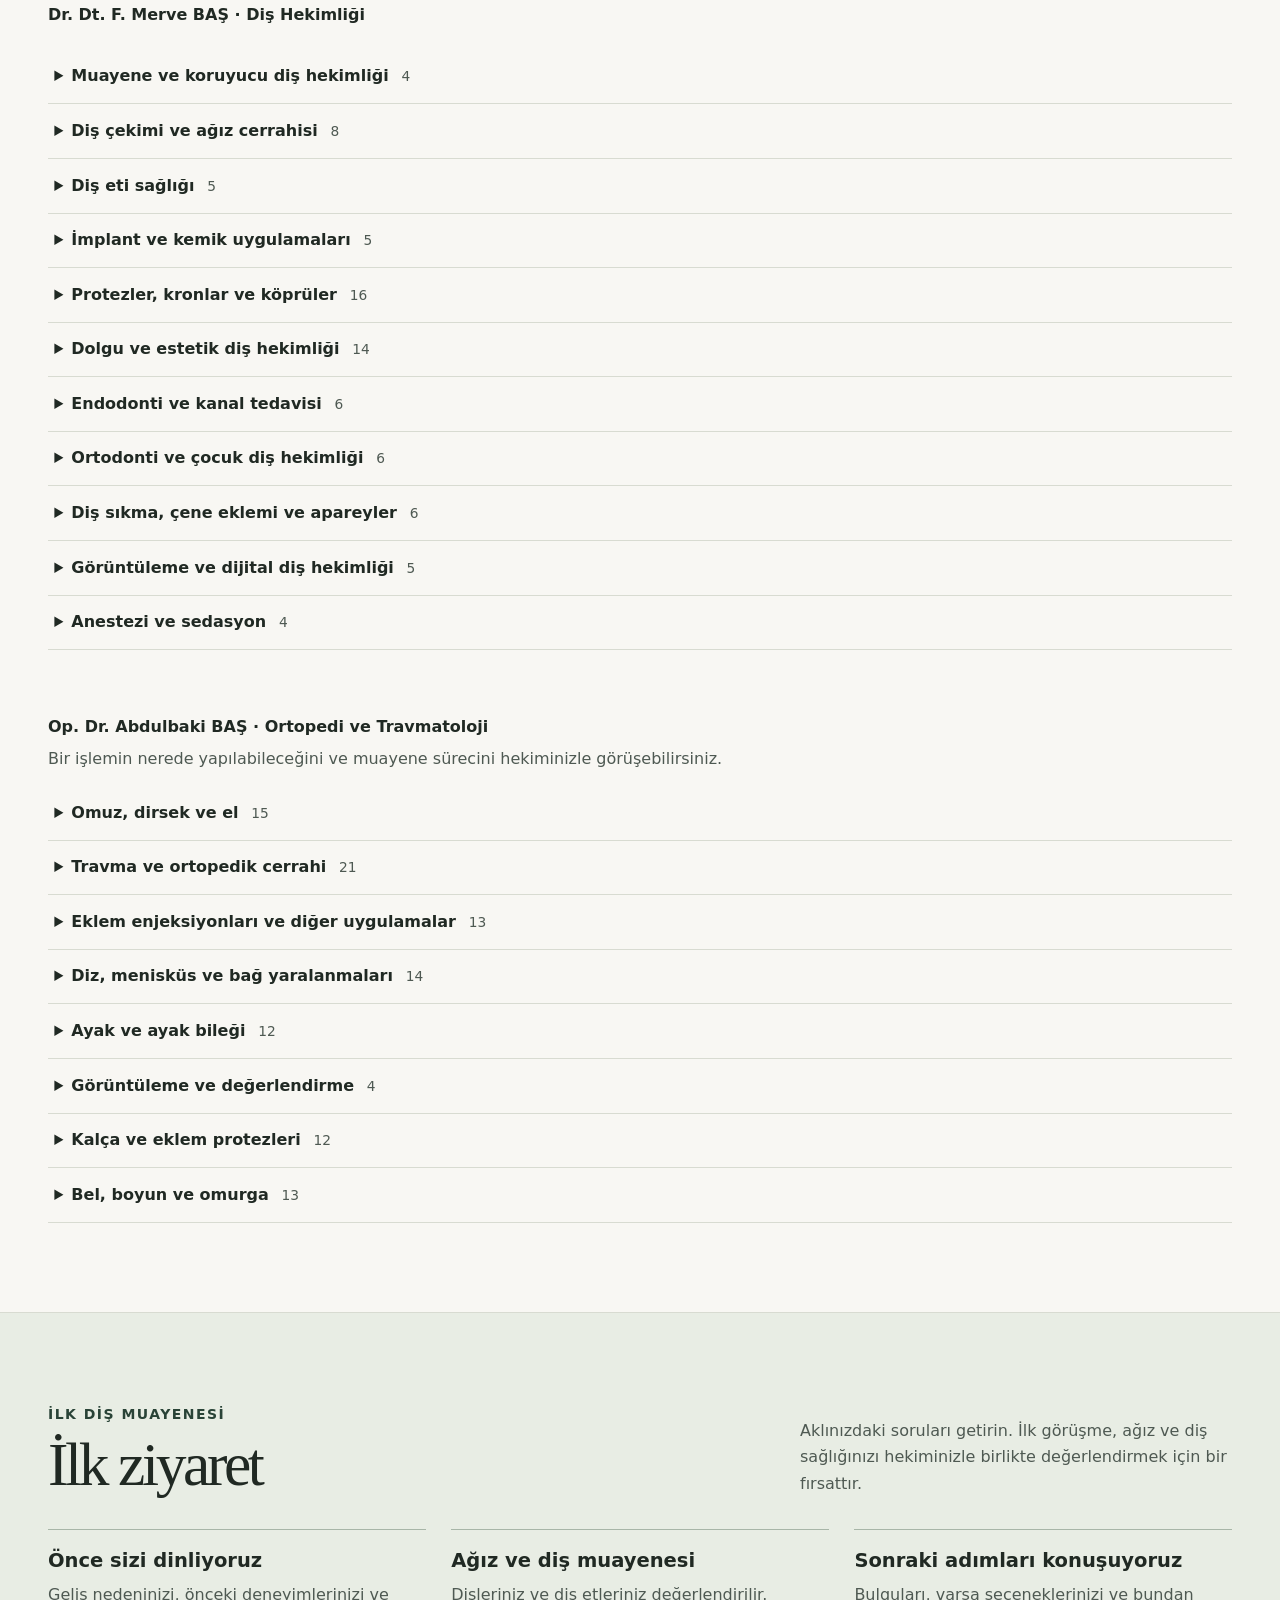
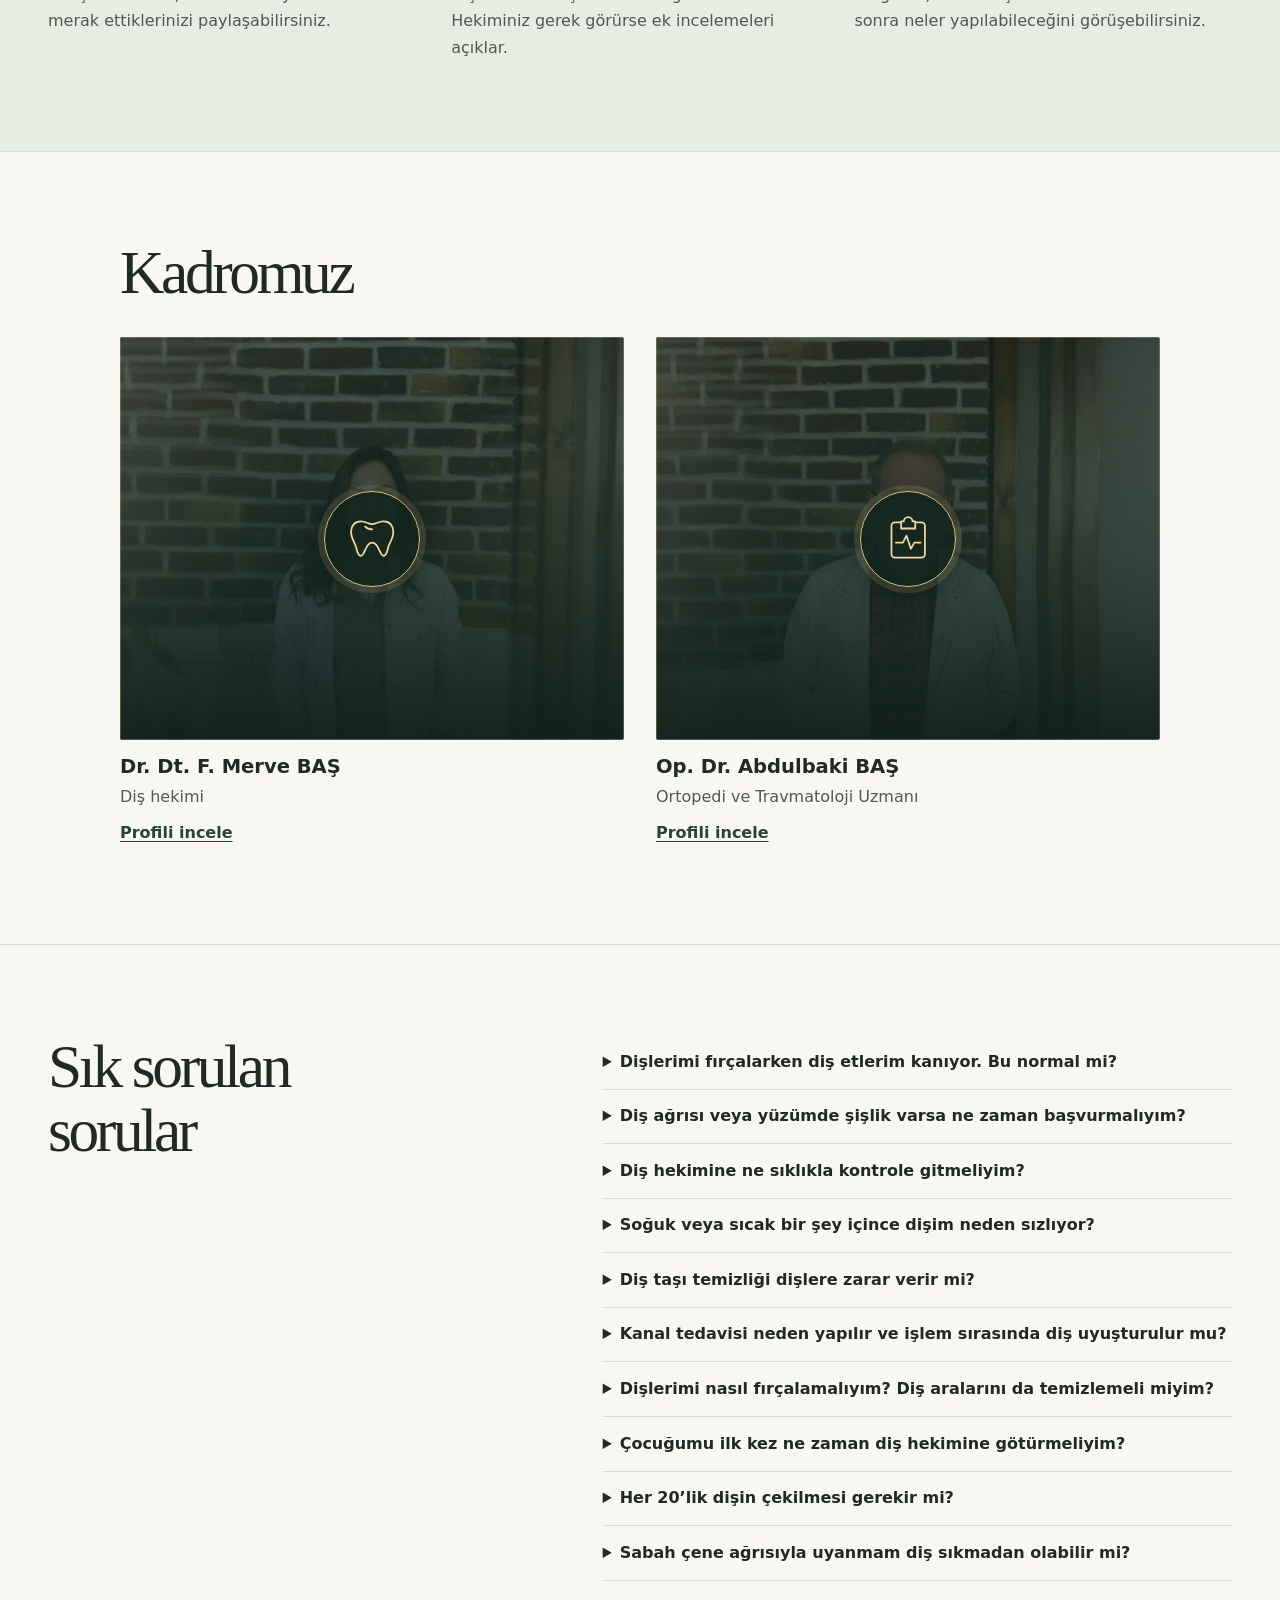
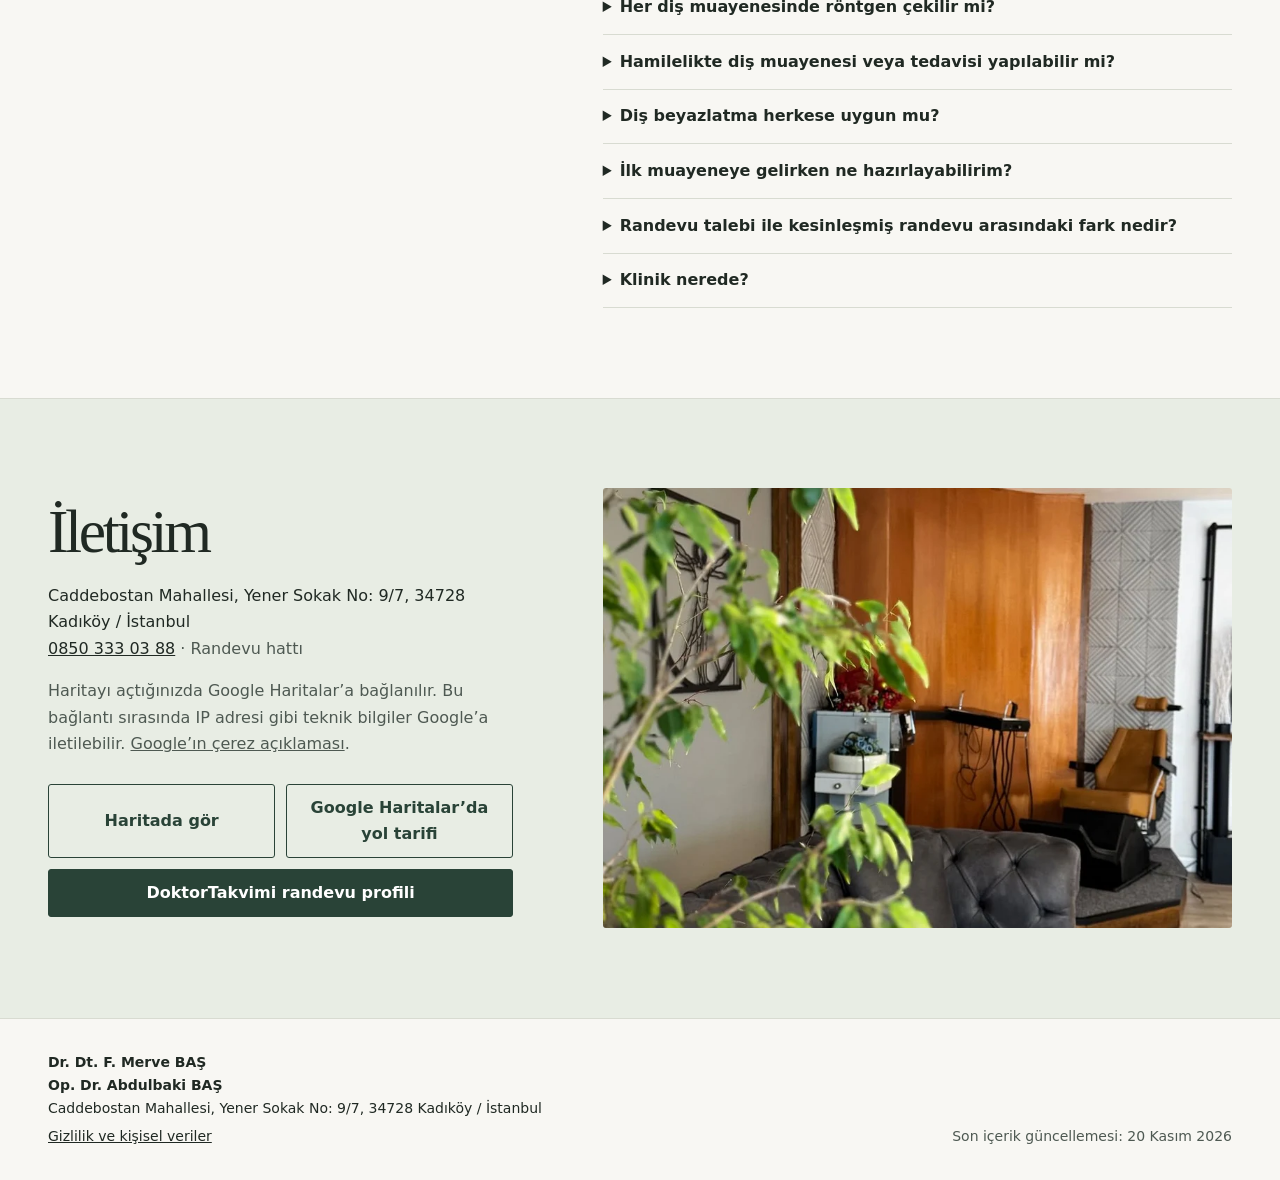
==== commit 80b0ec7a: "Clarify privacy and embedded map disclosures" ====
--- a/index.html
+++ b/index.html
@@ -1,6 +1,6 @@
 <!doctype html>
 <html lang="tr">
-<head><meta charset="utf-8"><meta name="viewport" content="width=device-width, initial-scale=1, viewport-fit=cover"><meta name="description" content="Dr. Dt. F. Merve BAŞ / Op. Dr. Abdulbaki BAŞ. Caddebostan’da hekim, hasta kabul ve iletişim bilgileri."><title>Dr. Dt. F. Merve BAŞ / Op. Dr. Abdulbaki BAŞ | Caddebostan</title><link rel="stylesheet" href="site.css?v=20261120-desktop"><script src="image-save-deterrent.js" defer></script><link rel="stylesheet" href="mobile-wrap.css?v=2"><script src="mobile-wrap.js?v=3" defer></script><link rel="stylesheet" href="portrait-overlay.css?v=2"><link rel="stylesheet" href="mobile-nav.css"></head>
+<head><meta charset="utf-8"><meta name="viewport" content="width=device-width, initial-scale=1, viewport-fit=cover"><meta name="description" content="Dr. Dt. F. Merve BAŞ / Op. Dr. Abdulbaki BAŞ. Caddebostan’da hekim, hasta kabul ve iletişim bilgileri."><title>Dr. Dt. F. Merve BAŞ / Op. Dr. Abdulbaki BAŞ | Caddebostan</title><link rel="stylesheet" href="site.css?v=20261120-privacy"><script src="image-save-deterrent.js" defer></script><link rel="stylesheet" href="mobile-wrap.css?v=2"><script src="mobile-wrap.js?v=3" defer></script><link rel="stylesheet" href="portrait-overlay.css?v=2"><link rel="stylesheet" href="mobile-nav.css"><script src="privacy-panel.js" defer></script></head>
 <body><a class="skip" href="#main">İçeriğe geç</a><header class="top"><div class="wrap nav">
 <a class="brand" href="index.html"><span>Dr. Dt. F. Merve BAŞ</span> <span class="brand-divider">/</span> <span>Op. Dr. Abdulbaki BAŞ</span></a>
 <nav class="nav-links" aria-label="Ana menü">
@@ -56,7 +56,7 @@
 <details><summary>Randevu talebi ile kesinleşmiş randevu arasındaki fark nedir?</summary><p>Talep, görüşme isteğinizi iletir. Tarih ve saat ancak klinikten doğrulama geldiğinde kesinleşir.</p></details>
 <details><summary>Klinik nerede?</summary><p>Caddebostan Mahallesi, Yener Sokak No: 9/7, 34728 Kadıköy / İstanbul. <a href="#iletisim">Adres ve yol tarifi</a>.</p></details>
 </div></div></section>
-<section class="content contact" id="iletisim"><div class="wrap split"><div><h2>İletişim</h2><address>Caddebostan Mahallesi, Yener Sokak No: 9/7, 34728 Kadıköy / İstanbul<br><a href="tel:+908503330388">0850 333 03 88</a> <span class="muted">· Randevu hattı</span></address><div class="actions contact-actions"><button class="button secondary" type="button" data-map-toggle aria-expanded="false" aria-controls="klinik-haritasi">Haritada gör</button><a class="button secondary" href="https://www.google.com/maps/dir/?api=1&amp;destination=Caddebostan%20Mahallesi%2C%20Yener%20Sokak%20No%3A%209%2F7%2C%2034728%20Kad%C4%B1k%C3%B6y%20%2F%20%C4%B0stanbul" rel="noreferrer">Yol tarifi al</a><a id="randevu" class="button contact-booking" href="https://www.doktortakvimi.com/profil/fatma-merve-bas" rel="noreferrer">DoktorTakvimi randevu profili</a></div><p class="form-note muted">Harita, düğmeye basıldığında Google Haritalar’dan yüklenir. Yol tarifi bağlantısı Google Haritalar’a yönlendirir.</p></div><figure><img draggable="false" class="location-photo" src="assets/klinik-ic-mekan.webp" width="900" height="1600" alt="Kliniğin bitkili ve ahşap panelli iç mekânı" loading="lazy"></figure></div><div class="wrap inline-map" id="klinik-haritasi" hidden><iframe class="map-frame" title="Kliniğin Google Haritalar konumu" data-src="https://www.google.com/maps/embed?pb=!1m18!1m12!1m3!1d12051.16964475028!2d29.06039986023605!3d40.96412624170423!2m3!1f0!2f0!3f0!3m2!1i1024!2i768!4f13.1!3m3!1m2!1s0x14cac7f939e9f27d%3A0xe9f149d7b28a7119!2sDr.%20Dt.%20F.%20Merve%20BA%C5%9E%20%2F%20Op.%20Dr.%20Abdulbaki%20BA%C5%9E!5e0!3m2!1str!2str!4v1795137170859!5m2!1str!2str" referrerpolicy="no-referrer" allowfullscreen></iframe></div></section></main><footer class="footer"><div class="wrap footer-layout"><div class="footer-address"><p><strong>Dr. Dt. F. Merve BAŞ</strong></p><p><strong>Op. Dr. Abdulbaki BAŞ</strong></p><p>Caddebostan Mahallesi, Yener Sokak No: 9/7, 34728 Kadıköy / İstanbul</p><p><a href="kvkk.html">Gizlilik ve kişisel veriler</a></p></div><!-- TODO: Hekimlerin onayladığı yayımlanabilir site editörü iletişim kanalını ekleyin. --><p class="footer-updated">Son içerik güncellemesi: <time datetime="2026-11-20">20 Kasım 2026</time></p></div></footer>
+<section class="content contact" id="iletisim"><div class="wrap split"><div><h2>İletişim</h2><address>Caddebostan Mahallesi, Yener Sokak No: 9/7, 34728 Kadıköy / İstanbul<br><a href="tel:+908503330388">0850 333 03 88</a> <span class="muted">· Randevu hattı</span></address><p id="map-privacy-note" class="form-note muted">Haritayı açtığınızda Google Haritalar’a bağlanılır. Bu bağlantı sırasında IP adresi gibi teknik bilgiler Google’a iletilebilir. <a href="https://policies.google.com/technologies/cookies?hl=tr" rel="noreferrer">Google’ın çerez açıklaması</a>.</p><div class="actions contact-actions"><button class="button secondary" type="button" data-map-toggle aria-describedby="map-privacy-note" aria-expanded="false" aria-controls="klinik-haritasi">Haritada gör</button><a class="button secondary" href="https://www.google.com/maps/dir/?api=1&amp;destination=Caddebostan%20Mahallesi%2C%20Yener%20Sokak%20No%3A%209%2F7%2C%2034728%20Kad%C4%B1k%C3%B6y%20%2F%20%C4%B0stanbul" rel="noreferrer">Google Haritalar’da yol tarifi</a><a id="randevu" class="button contact-booking" href="https://www.doktortakvimi.com/profil/fatma-merve-bas" rel="noreferrer">DoktorTakvimi randevu profili</a></div></div><figure><img draggable="false" class="location-photo" src="assets/klinik-ic-mekan.webp" width="900" height="1600" alt="Kliniğin bitkili ve ahşap panelli iç mekânı" loading="lazy"></figure></div><div class="wrap inline-map" id="klinik-haritasi" hidden><iframe class="map-frame" title="Kliniğin Google Haritalar konumu" data-src="https://www.google.com/maps/embed?pb=!1m18!1m12!1m3!1d12051.16964475028!2d29.06039986023605!3d40.96412624170423!2m3!1f0!2f0!3f0!3m2!1i1024!2i768!4f13.1!3m3!1m2!1s0x14cac7f939e9f27d%3A0xe9f149d7b28a7119!2sDr.%20Dt.%20F.%20Merve%20BA%C5%9E%20%2F%20Op.%20Dr.%20Abdulbaki%20BA%C5%9E!5e0!3m2!1str!2str!4v1795137170859!5m2!1str!2str" referrerpolicy="no-referrer" allowfullscreen></iframe></div></section></main><footer class="footer"><div class="wrap footer-layout"><div class="footer-address"><p><strong>Dr. Dt. F. Merve BAŞ</strong></p><p><strong>Op. Dr. Abdulbaki BAŞ</strong></p><p>Caddebostan Mahallesi, Yener Sokak No: 9/7, 34728 Kadıköy / İstanbul</p><p><a href="kvkk.html">Gizlilik ve kişisel veriler</a></p></div><!-- TODO: Hekimlerin onayladığı yayımlanabilir site editörü iletişim kanalını ekleyin. --><p class="footer-updated">Son içerik güncellemesi: <time datetime="2026-11-20">20 Kasım 2026</time></p></div></footer>
 <script type="module" src="mirror-slat.js?v=20261120-9"></script>
 <script src="map-toggle.js" defer></script>
 </body></html>
--- a/site.css
+++ b/site.css
@@ -210,3 +210,25 @@
     object-position: center 56%;
   }
 }
+
+.privacy-dialog {
+  width: min(100% - 2rem, 44rem);
+  max-height: calc(100dvh - 2rem);
+  margin: auto;
+  padding: clamp(1rem, 4vw, 2rem);
+  border: 1px solid var(--line);
+  border-radius: 3px;
+  background: var(--paper);
+  color: var(--ink);
+}
+.privacy-dialog::backdrop { background: #20292399; }
+.privacy-dialog-header {
+  display: flex;
+  align-items: center;
+  justify-content: space-between;
+  gap: .75rem;
+}
+.privacy-dialog-header h2,
+.privacy-dialog section h2 { font-size: clamp(1.3rem, 4vw, 2rem); }
+.privacy-dialog section h2 { margin-block: 1.25rem .4rem; }
+.privacy-dialog .button { flex-shrink: 0; }
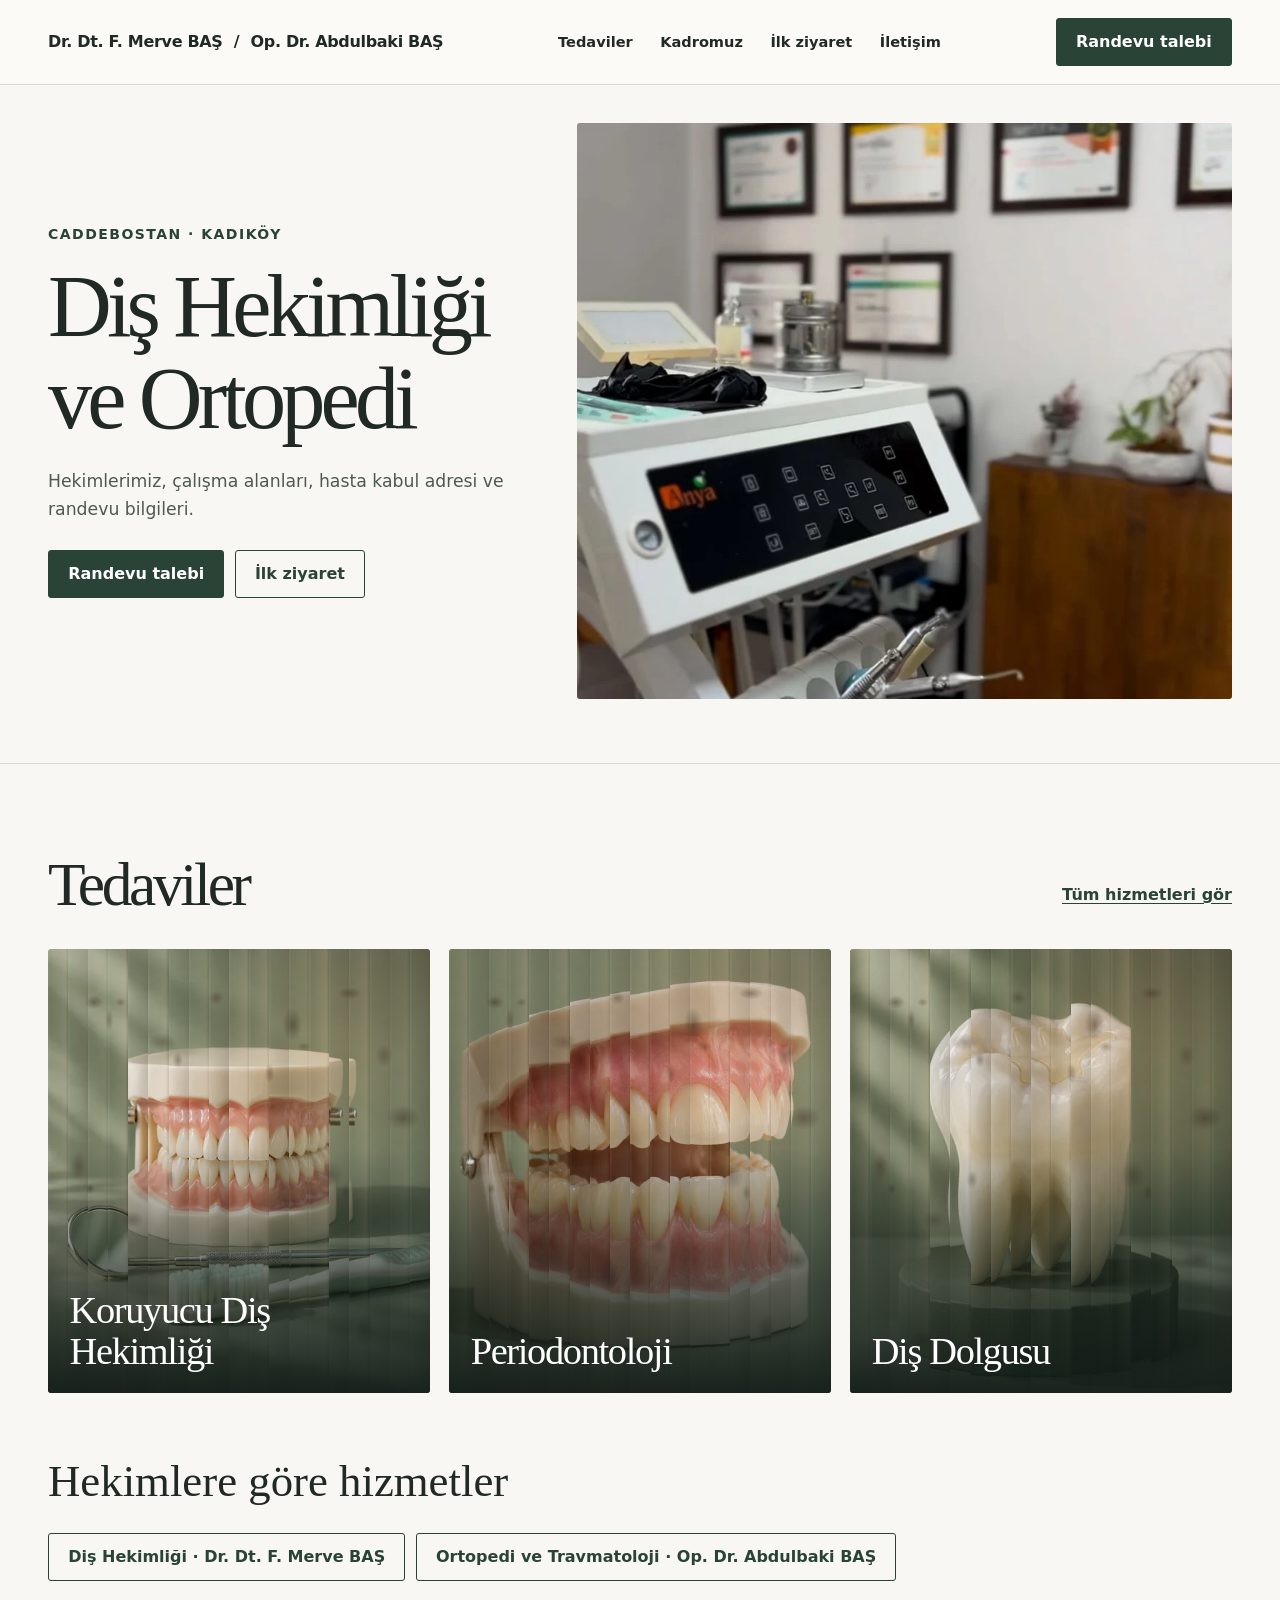
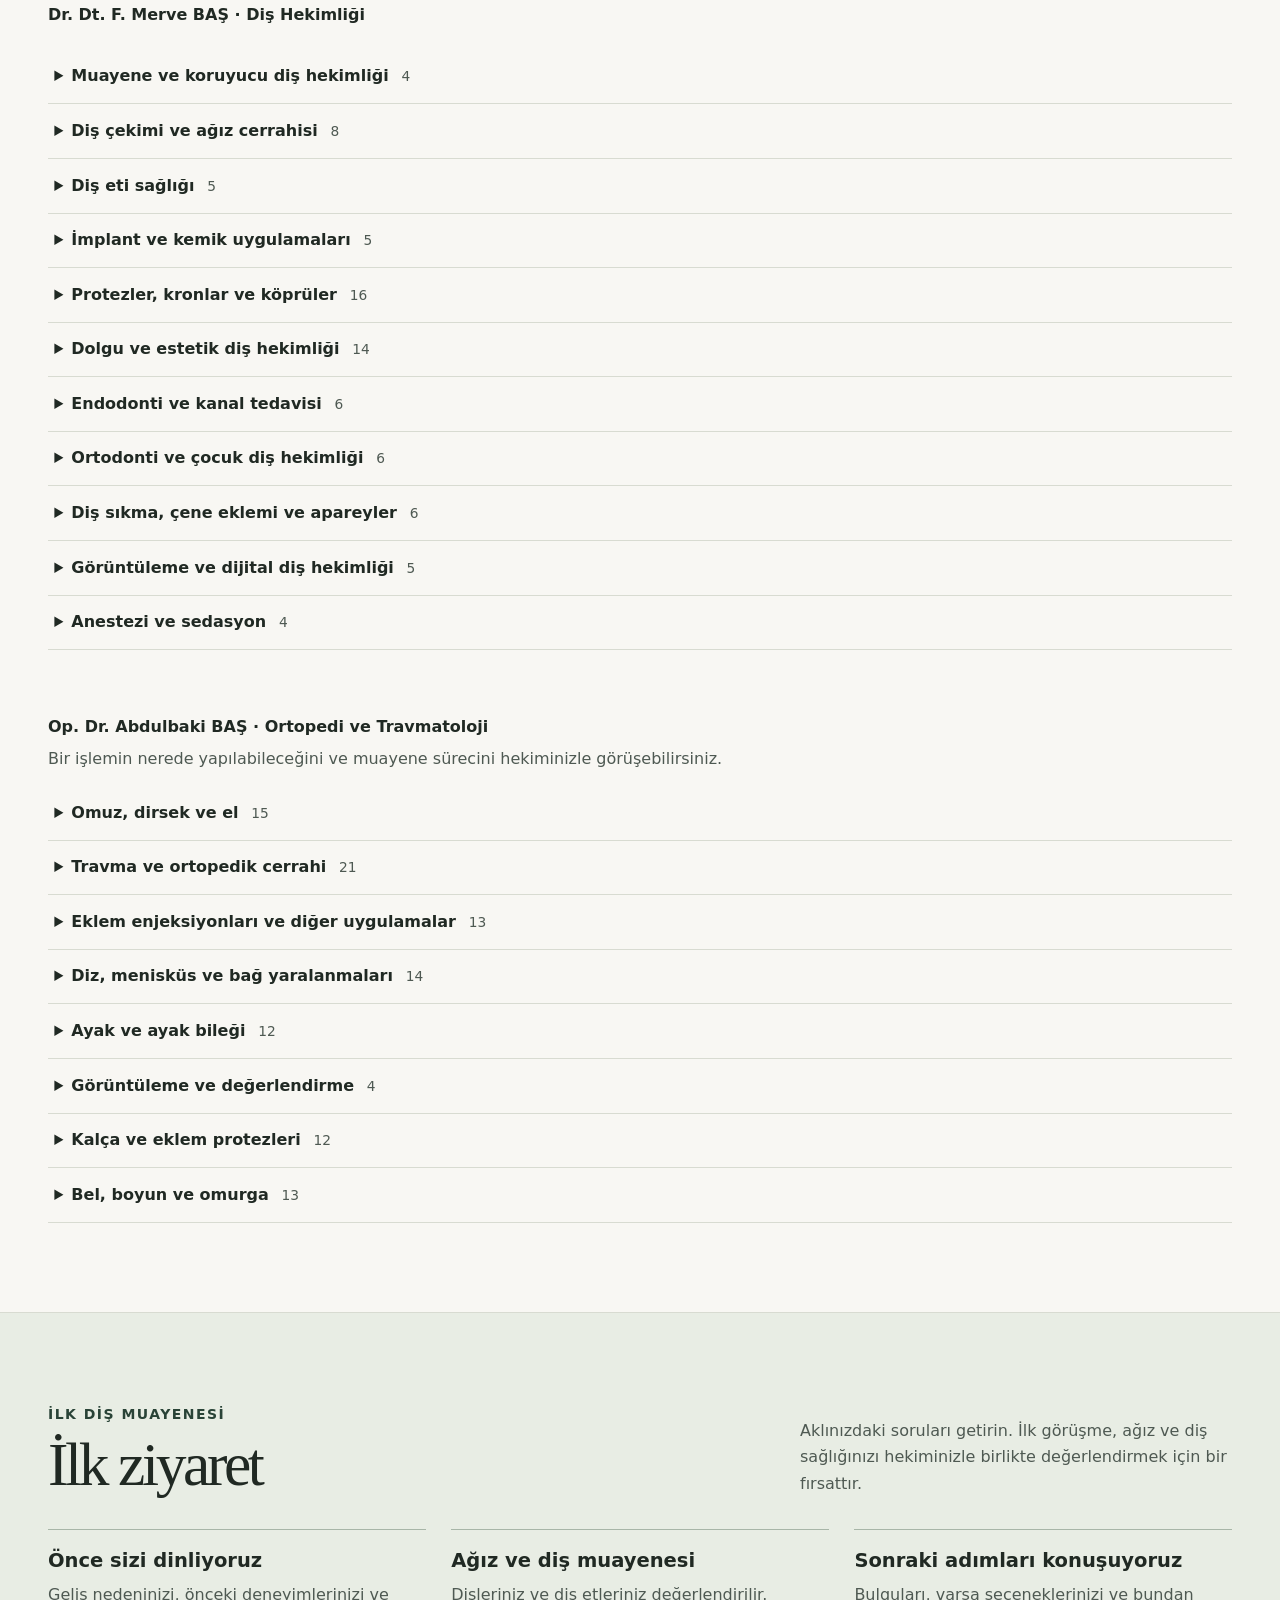
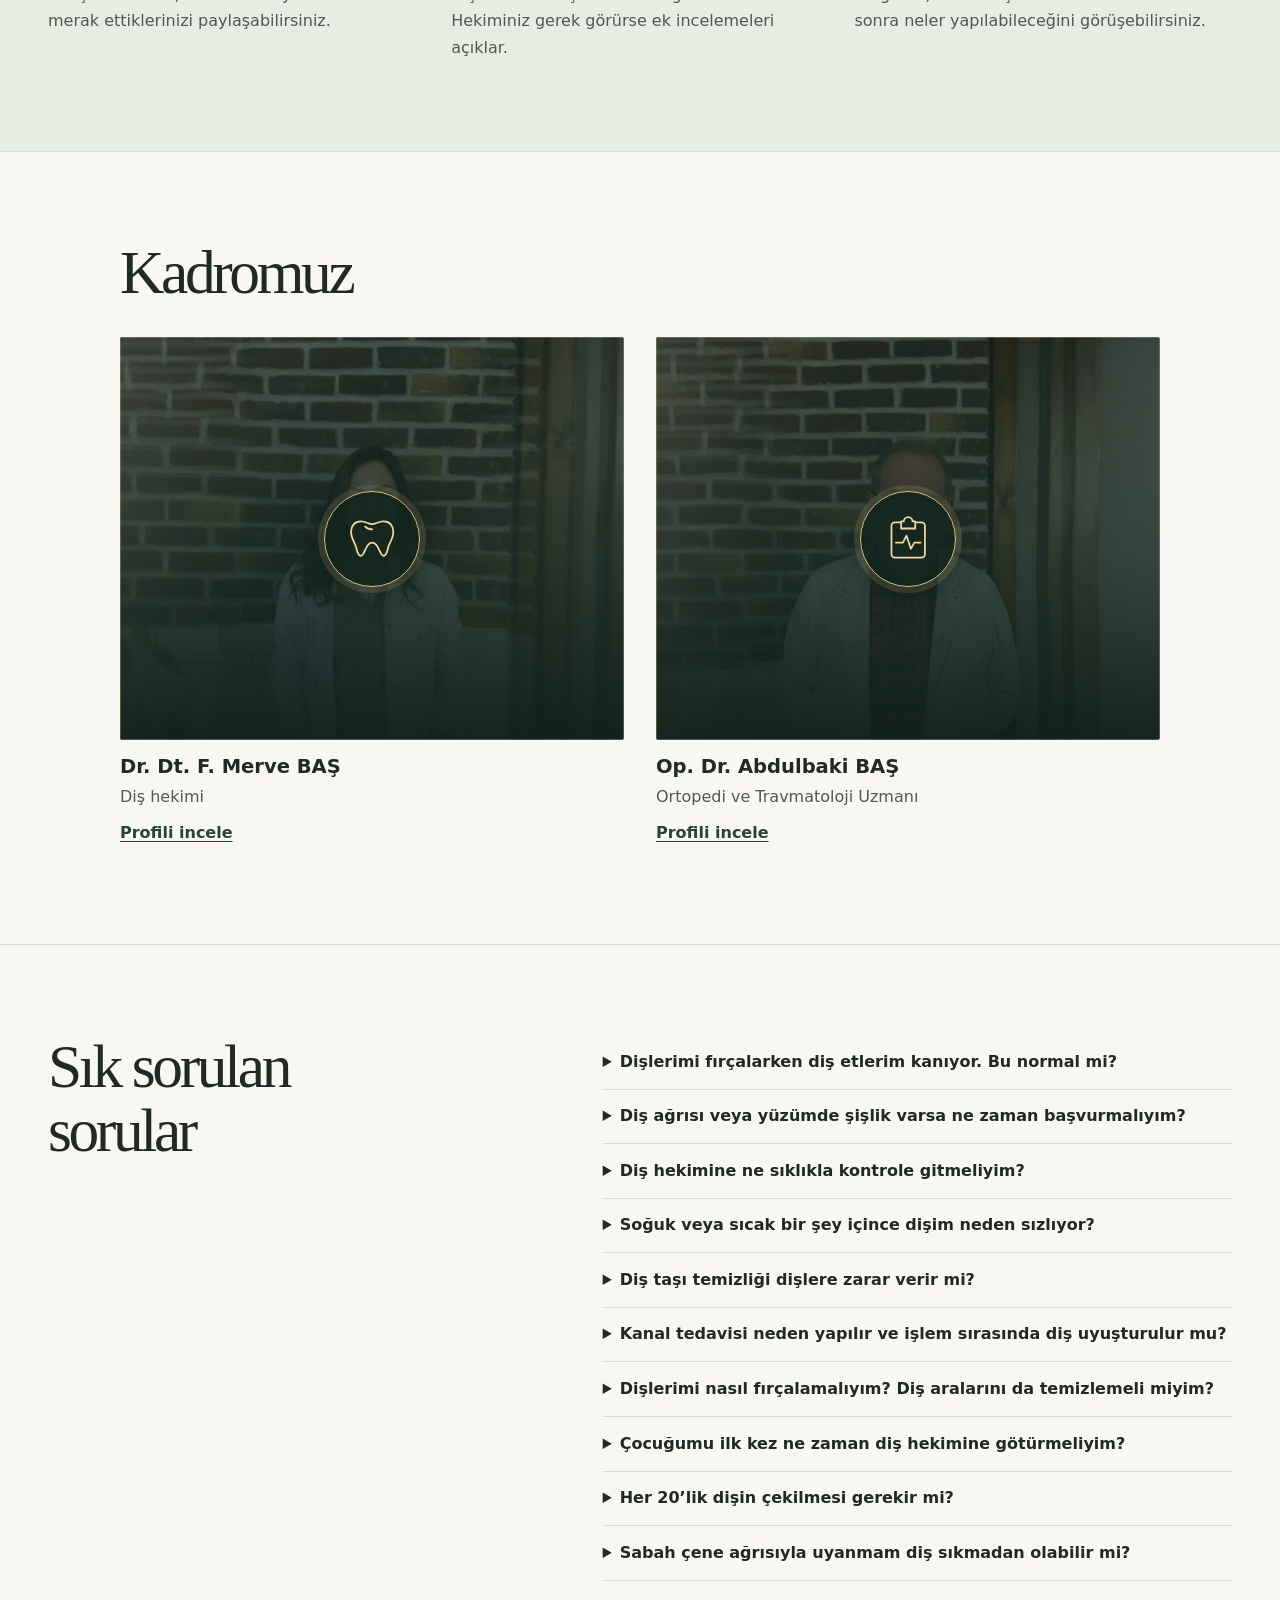
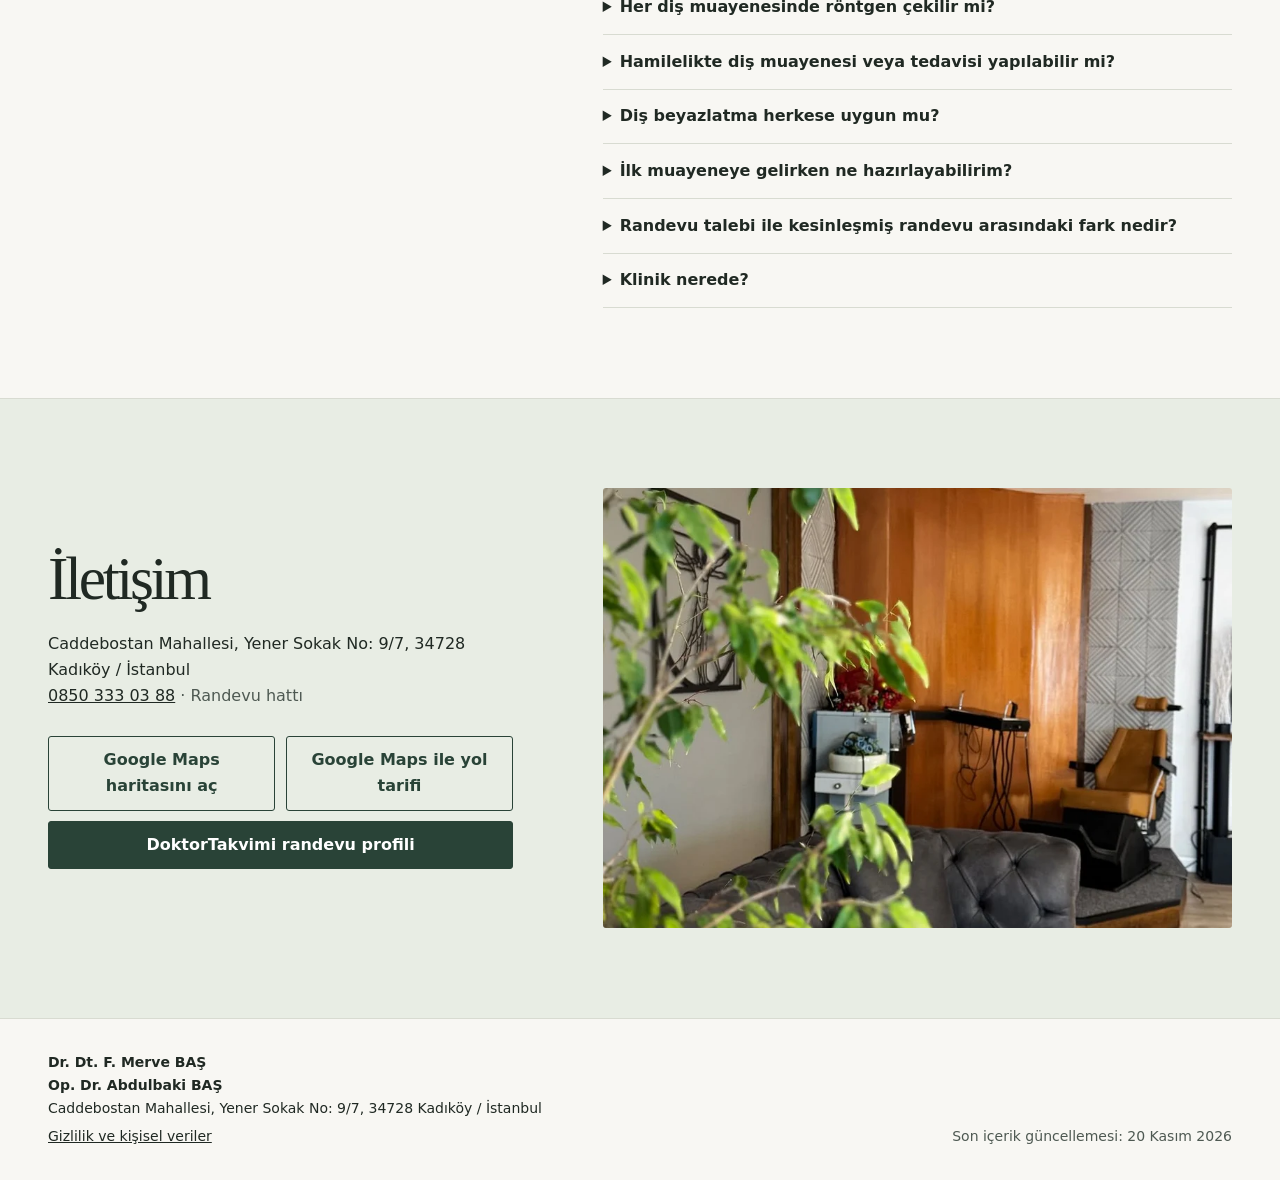
==== commit cd4cec15: "Confirm before loading embedded Google Maps" ====
--- a/index.html
+++ b/index.html
@@ -56,7 +56,15 @@
 <details><summary>Randevu talebi ile kesinleşmiş randevu arasındaki fark nedir?</summary><p>Talep, görüşme isteğinizi iletir. Tarih ve saat ancak klinikten doğrulama geldiğinde kesinleşir.</p></details>
 <details><summary>Klinik nerede?</summary><p>Caddebostan Mahallesi, Yener Sokak No: 9/7, 34728 Kadıköy / İstanbul. <a href="#iletisim">Adres ve yol tarifi</a>.</p></details>
 </div></div></section>
-<section class="content contact" id="iletisim"><div class="wrap split"><div><h2>İletişim</h2><address>Caddebostan Mahallesi, Yener Sokak No: 9/7, 34728 Kadıköy / İstanbul<br><a href="tel:+908503330388">0850 333 03 88</a> <span class="muted">· Randevu hattı</span></address><p id="map-privacy-note" class="form-note muted">Haritayı açtığınızda Google Haritalar’a bağlanılır. Bu bağlantı sırasında IP adresi gibi teknik bilgiler Google’a iletilebilir. <a href="https://policies.google.com/technologies/cookies?hl=tr" rel="noreferrer">Google’ın çerez açıklaması</a>.</p><div class="actions contact-actions"><button class="button secondary" type="button" data-map-toggle aria-describedby="map-privacy-note" aria-expanded="false" aria-controls="klinik-haritasi">Haritada gör</button><a class="button secondary" href="https://www.google.com/maps/dir/?api=1&amp;destination=Caddebostan%20Mahallesi%2C%20Yener%20Sokak%20No%3A%209%2F7%2C%2034728%20Kad%C4%B1k%C3%B6y%20%2F%20%C4%B0stanbul" rel="noreferrer">Google Haritalar’da yol tarifi</a><a id="randevu" class="button contact-booking" href="https://www.doktortakvimi.com/profil/fatma-merve-bas" rel="noreferrer">DoktorTakvimi randevu profili</a></div></div><figure><img draggable="false" class="location-photo" src="assets/klinik-ic-mekan.webp" width="900" height="1600" alt="Kliniğin bitkili ve ahşap panelli iç mekânı" loading="lazy"></figure></div><div class="wrap inline-map" id="klinik-haritasi" hidden><iframe class="map-frame" title="Kliniğin Google Haritalar konumu" data-src="https://www.google.com/maps/embed?pb=!1m18!1m12!1m3!1d12051.16964475028!2d29.06039986023605!3d40.96412624170423!2m3!1f0!2f0!3f0!3m2!1i1024!2i768!4f13.1!3m3!1m2!1s0x14cac7f939e9f27d%3A0xe9f149d7b28a7119!2sDr.%20Dt.%20F.%20Merve%20BA%C5%9E%20%2F%20Op.%20Dr.%20Abdulbaki%20BA%C5%9E!5e0!3m2!1str!2str!4v1795137170859!5m2!1str!2str" referrerpolicy="no-referrer" allowfullscreen></iframe></div></section></main><footer class="footer"><div class="wrap footer-layout"><div class="footer-address"><p><strong>Dr. Dt. F. Merve BAŞ</strong></p><p><strong>Op. Dr. Abdulbaki BAŞ</strong></p><p>Caddebostan Mahallesi, Yener Sokak No: 9/7, 34728 Kadıköy / İstanbul</p><p><a href="kvkk.html">Gizlilik ve kişisel veriler</a></p></div><!-- TODO: Hekimlerin onayladığı yayımlanabilir site editörü iletişim kanalını ekleyin. --><p class="footer-updated">Son içerik güncellemesi: <time datetime="2026-11-20">20 Kasım 2026</time></p></div></footer>
+<section class="content contact" id="iletisim"><div class="wrap split"><div><h2>İletişim</h2><address>Caddebostan Mahallesi, Yener Sokak No: 9/7, 34728 Kadıköy / İstanbul<br><a href="tel:+908503330388">0850 333 03 88</a> <span class="muted">· Randevu hattı</span></address><div class="actions contact-actions"><button class="button secondary" type="button" data-map-toggle aria-haspopup="dialog" aria-expanded="false" aria-controls="klinik-haritasi">Google Maps haritasını aç</button><a class="button secondary" href="https://www.google.com/maps/dir/?api=1&amp;destination=Caddebostan%20Mahallesi%2C%20Yener%20Sokak%20No%3A%209%2F7%2C%2034728%20Kad%C4%B1k%C3%B6y%20%2F%20%C4%B0stanbul" rel="noreferrer">Google Maps ile yol tarifi</a><a id="randevu" class="button contact-booking" href="https://www.doktortakvimi.com/profil/fatma-merve-bas" rel="noreferrer">DoktorTakvimi randevu profili</a></div></div><figure><img draggable="false" class="location-photo" src="assets/klinik-ic-mekan.webp" width="900" height="1600" alt="Kliniğin bitkili ve ahşap panelli iç mekânı" loading="lazy"></figure></div><div class="wrap inline-map" id="klinik-haritasi" hidden><iframe class="map-frame" title="Kliniğin Google Haritalar konumu" data-src="https://www.google.com/maps/embed?pb=!1m18!1m12!1m3!1d12051.16964475028!2d29.06039986023605!3d40.96412624170423!2m3!1f0!2f0!3f0!3m2!1i1024!2i768!4f13.1!3m3!1m2!1s0x14cac7f939e9f27d%3A0xe9f149d7b28a7119!2sDr.%20Dt.%20F.%20Merve%20BA%C5%9E%20%2F%20Op.%20Dr.%20Abdulbaki%20BA%C5%9E!5e0!3m2!1str!2str!4v1795137170859!5m2!1str!2str" referrerpolicy="no-referrer" allowfullscreen></iframe></div></section></main><footer class="footer"><div class="wrap footer-layout"><div class="footer-address"><p><strong>Dr. Dt. F. Merve BAŞ</strong></p><p><strong>Op. Dr. Abdulbaki BAŞ</strong></p><p>Caddebostan Mahallesi, Yener Sokak No: 9/7, 34728 Kadıköy / İstanbul</p><p><a href="kvkk.html">Gizlilik ve kişisel veriler</a></p></div><!-- TODO: Hekimlerin onayladığı yayımlanabilir site editörü iletişim kanalını ekleyin. --><p class="footer-updated">Son içerik güncellemesi: <time datetime="2026-11-20">20 Kasım 2026</time></p></div></footer>
 <script type="module" src="mirror-slat.js?v=20261120-9"></script>
-<script src="map-toggle.js" defer></script>
+<dialog id="map-notice" class="privacy-dialog" aria-labelledby="map-notice-title" aria-describedby="map-notice-text">
+  <div class="privacy-dialog-header"><h2 id="map-notice-title">Google Haritalar bağlantısı</h2></div>
+  <p id="map-notice-text">Haritayı açtığınızda Google Haritalar’a bağlanılır. Bu bağlantı sırasında IP adresi gibi teknik bilgiler Google’a iletilebilir. <a href="https://policies.google.com/technologies/cookies?hl=tr" rel="noreferrer">Google’ın çerez açıklaması</a>.</p>
+  <form method="dialog" class="actions">
+    <button class="button secondary" type="submit" value="cancel" autofocus>Vazgeç</button>
+    <button class="button" type="submit" value="open">Onaylıyorum</button>
+  </form>
+</dialog>
+<script src="map-toggle.js?v=3" defer></script>
 </body></html>
